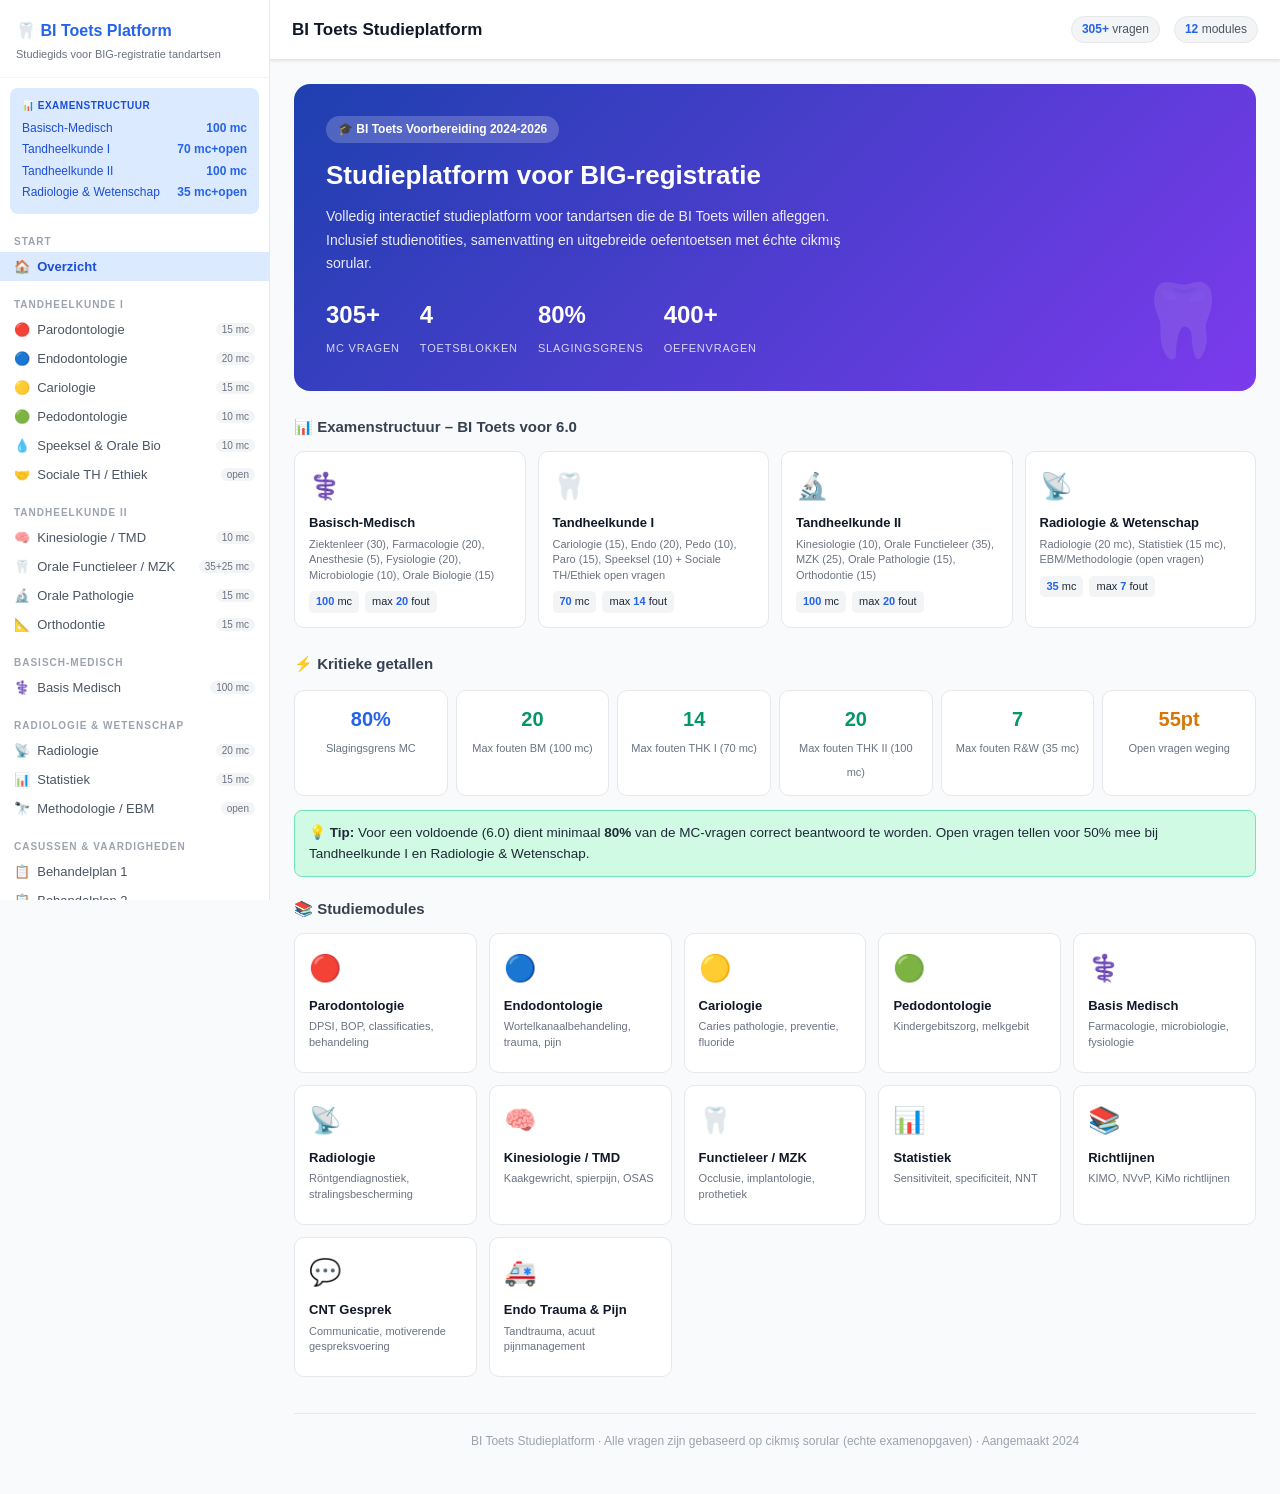
==== BI_Toets_Studieplatform.html @ 8df3b8b9 "Add files via upload" ====
<!DOCTYPE html>
<html lang="nl">
<head>
<meta charset="UTF-8">
<meta name="viewport" content="width=device-width, initial-scale=1.0">
<title>BI Toets Studieplatform – BIG Registratie Tandarts</title>
<style>
:root {
  --primary:#2563eb;--primary-light:#dbeafe;--primary-dark:#1d4ed8;
  --secondary:#7c3aed;--secondary-light:#ede9fe;
  --success:#059669;--success-light:#d1fae5;
  --warning:#d97706;--warning-light:#fef3c7;
  --danger:#dc2626;--danger-light:#fee2e2;
  --info:#0891b2;--info-light:#cffafe;
  --gray-50:#f9fafb;--gray-100:#f3f4f6;--gray-200:#e5e7eb;
  --gray-300:#d1d5db;--gray-400:#9ca3af;--gray-500:#6b7280;
  --gray-600:#4b5563;--gray-700:#374151;--gray-800:#1f2937;--gray-900:#111827;
  --sidebar-w:270px;--radius:10px;
  --shadow:0 1px 3px rgba(0,0,0,.1);--shadow-md:0 4px 6px -1px rgba(0,0,0,.1);
}
*,*::before,*::after{box-sizing:border-box;margin:0;padding:0}
body{font-family:-apple-system,BlinkMacSystemFont,"Segoe UI",Roboto,sans-serif;
  background:var(--gray-50);color:var(--gray-800);display:flex;min-height:100vh;font-size:15px;line-height:1.6}
#sidebar{width:var(--sidebar-w);background:#fff;border-right:1px solid var(--gray-200);
  position:fixed;top:0;left:0;bottom:0;overflow-y:auto;z-index:200;display:flex;flex-direction:column}
#sidebar::-webkit-scrollbar{width:4px}
#sidebar::-webkit-scrollbar-thumb{background:var(--gray-200);border-radius:2px}
.sidebar-logo{padding:18px 16px 14px;border-bottom:1px solid var(--gray-100)}
.sidebar-logo h2{font-size:16px;font-weight:800;color:var(--primary);margin-bottom:2px}
.sidebar-logo p{font-size:11px;color:var(--gray-500)}
.sidebar-exam-info{margin:10px;background:var(--primary-light);border-radius:8px;padding:10px 12px;font-size:12px;color:var(--primary-dark)}
.sidebar-exam-info strong{display:block;font-size:10px;text-transform:uppercase;letter-spacing:.5px;margin-bottom:5px}
.exam-pill{display:flex;justify-content:space-between;margin-bottom:2px}
.ep-num{font-weight:700;color:var(--primary)}
.nav-group{padding:6px 0}
.nav-group-label{padding:4px 14px 2px;font-size:10px;font-weight:700;text-transform:uppercase;letter-spacing:1px;color:var(--gray-400)}
.nav-item{display:flex;align-items:center;gap:8px;padding:7px 14px;cursor:pointer;transition:all .15s;
  color:var(--gray-600);font-size:13px;text-decoration:none;border:none;background:none;width:100%;text-align:left}
.nav-item:hover{background:var(--gray-50);color:var(--gray-900)}
.nav-item.active{background:var(--primary-light);color:var(--primary-dark);font-weight:600}
.nav-badge{margin-left:auto;background:var(--gray-100);color:var(--gray-500);font-size:10px;padding:1px 6px;border-radius:10px}
.nav-item.active .nav-badge{background:var(--primary);color:#fff}
#main{margin-left:var(--sidebar-w);flex:1;min-width:0}
#topbar{position:sticky;top:0;height:60px;background:#fff;border-bottom:1px solid var(--gray-200);
  display:flex;align-items:center;padding:0 22px;gap:14px;z-index:100;box-shadow:var(--shadow)}
#topbar h1{font-size:17px;font-weight:700;flex:1;color:var(--gray-900)}
.top-chip{background:var(--gray-100);border:1px solid var(--gray-200);border-radius:20px;
  padding:3px 10px;font-size:12px;color:var(--gray-600)}
.top-chip span{font-weight:700;color:var(--primary)}
#content{padding:24px;max-width:1060px}
.page{display:none}
.page.active{display:block}

/* HERO */
.hero{background:linear-gradient(135deg,#1e40af 0%,#7c3aed 100%);color:#fff;
  border-radius:16px;padding:32px;margin-bottom:24px;position:relative;overflow:hidden}
.hero::after{content:"🦷";position:absolute;right:28px;bottom:12px;font-size:72px;opacity:.12}
.hero-badge{display:inline-flex;align-items:center;gap:6px;background:rgba(255,255,255,.2);
  border-radius:20px;padding:4px 12px;font-size:12px;font-weight:600;margin-bottom:12px}
.hero h1{font-size:26px;font-weight:800;margin-bottom:8px}
.hero p{font-size:14px;opacity:.9;max-width:540px;line-height:1.7}
.hero-stats{display:flex;gap:20px;margin-top:20px;flex-wrap:wrap}
.hero-stat .num{font-size:24px;font-weight:800;display:block}
.hero-stat .lbl{font-size:11px;opacity:.8;text-transform:uppercase;letter-spacing:.8px}

/* EXAM GRID */
.exam-grid{display:grid;grid-template-columns:repeat(auto-fill,minmax(210px,1fr));gap:12px;margin-bottom:24px}
.exam-card{background:#fff;border:1px solid var(--gray-200);border-radius:var(--radius);
  padding:14px;cursor:pointer;transition:all .2s}
.exam-card:hover{box-shadow:var(--shadow-md);transform:translateY(-1px);border-color:var(--primary)}
.ec-icon{font-size:26px;margin-bottom:6px}
.ec-title{font-size:13px;font-weight:700;color:var(--gray-900);margin-bottom:3px}
.ec-sub{font-size:11px;color:var(--gray-500);margin-bottom:8px;line-height:1.4}
.ec-nums{display:flex;gap:6px;flex-wrap:wrap}
.ec-num-badge{background:var(--gray-100);border-radius:5px;padding:2px 7px;font-size:11px}
.ec-num-badge strong{color:var(--primary)}

/* SECTION HDR */
.section-hdr{display:flex;align-items:center;gap:12px;margin-bottom:20px;padding-bottom:14px;border-bottom:2px solid var(--gray-100)}
.section-icon{width:48px;height:48px;border-radius:12px;display:flex;align-items:center;justify-content:center;font-size:22px;flex-shrink:0}
.si-blue{background:var(--primary-light)}.si-purple{background:var(--secondary-light)}
.si-green{background:var(--success-light)}.si-orange{background:var(--warning-light)}
.si-red{background:var(--danger-light)}.si-teal{background:var(--info-light)}
.section-hdr h2{font-size:20px;font-weight:800;color:var(--gray-900)}
.section-hdr p{font-size:12px;color:var(--gray-500);margin-top:2px}

/* TABS */
.tab-bar{display:flex;border-bottom:2px solid var(--gray-200);margin-bottom:20px;overflow-x:auto}
.tab-btn{padding:9px 18px;font-size:13px;font-weight:500;border:none;background:none;cursor:pointer;
  color:var(--gray-500);border-bottom:2px solid transparent;margin-bottom:-2px;white-space:nowrap;transition:all .15s}
.tab-btn:hover{color:var(--gray-900)}
.tab-btn.active{color:var(--primary);border-bottom-color:var(--primary);font-weight:600}
.tab-content{display:none}
.tab-content.active{display:block}

/* THEORY CARD */
.theory-card{background:#fff;border:1px solid var(--gray-200);border-radius:var(--radius);margin-bottom:12px;overflow:hidden}
.theory-header{padding:12px 16px;display:flex;align-items:center;gap:10px;cursor:pointer;transition:background .15s}
.theory-header:hover{background:var(--gray-50)}
.theory-tag{font-size:10px;font-weight:700;text-transform:uppercase;letter-spacing:.8px;padding:2px 8px;border-radius:5px;flex-shrink:0}
.tt-blue{background:var(--primary-light);color:var(--primary)}
.tt-green{background:var(--success-light);color:var(--success)}
.tt-orange{background:var(--warning-light);color:var(--warning)}
.tt-purple{background:var(--secondary-light);color:var(--secondary)}
.tt-red{background:var(--danger-light);color:var(--danger)}
.tt-teal{background:var(--info-light);color:var(--info)}
.theory-header h3{flex:1;font-size:14px;font-weight:600}
.theory-chevron{color:var(--gray-400);transition:transform .2s;font-size:12px}
.theory-card.open .theory-chevron{transform:rotate(180deg)}
.theory-body{display:none;padding:0 16px 16px}
.theory-card.open .theory-body{display:block}
.theory-body p{font-size:14px;color:var(--gray-700);margin-bottom:8px;line-height:1.7}
.theory-body ul{list-style:none;margin-bottom:8px}
.theory-body ul li{font-size:14px;padding:2px 0 2px 16px;position:relative;color:var(--gray-700)}
.theory-body ul li::before{content:"→";position:absolute;left:0;color:var(--primary);font-size:11px;top:3px}
.theory-body table{width:100%;border-collapse:collapse;font-size:13px;margin:10px 0}
.theory-body th{background:var(--gray-50);padding:7px 10px;text-align:left;font-size:11px;
  font-weight:700;text-transform:uppercase;letter-spacing:.5px;color:var(--gray-500);border-bottom:1px solid var(--gray-200)}
.theory-body td{padding:7px 10px;border-bottom:1px solid var(--gray-100)}
.theory-body tr:hover td{background:var(--gray-50)}

/* INFO / WARN / SUCCESS BOX */
.info-box{background:#f0f9ff;border-left:4px solid var(--primary);border-radius:0 8px 8px 0;padding:12px 14px;margin-bottom:14px}
.info-box-title{font-size:10px;font-weight:700;text-transform:uppercase;letter-spacing:.8px;color:var(--primary);margin-bottom:6px}
.info-box ul{list-style:none}
.info-box ul li{font-size:13.5px;padding:2px 0 2px 14px;position:relative}
.info-box ul li::before{content:"→";position:absolute;left:0;color:var(--primary);font-size:11px;top:3px}
.warn-box{background:var(--warning-light);border:1px solid #fde68a;border-radius:8px;padding:11px 14px;font-size:13.5px;margin:10px 0}
.success-box{background:var(--success-light);border:1px solid #6ee7b7;border-radius:8px;padding:11px 14px;font-size:13.5px;margin:10px 0}
.danger-box{background:var(--danger-light);border:1px solid #fca5a5;border-radius:8px;padding:11px 14px;font-size:13.5px;margin:10px 0}

/* QUIZ */
.quiz-controls{display:flex;align-items:center;gap:10px;margin-bottom:16px;flex-wrap:wrap}
.btn{padding:7px 16px;border-radius:8px;font-size:13.5px;font-weight:600;cursor:pointer;border:none;transition:all .15s}
.btn-primary{background:var(--primary);color:#fff}
.btn-primary:hover{background:var(--primary-dark)}
.btn-secondary{background:var(--gray-100);color:var(--gray-700);border:1px solid var(--gray-200)}
.btn-secondary:hover{background:var(--gray-200)}
.btn-success{background:var(--success);color:#fff}
.quiz-progress{background:var(--gray-100);border-radius:20px;padding:5px 12px;font-size:12px;color:var(--gray-600);margin-left:auto}
.quiz-progress strong{color:var(--primary)}
.question-card{background:#fff;border:1.5px solid var(--gray-200);border-radius:var(--radius);padding:18px;margin-bottom:12px;transition:all .2s}
.question-card.answered-correct{border-color:var(--success);background:#f0fdf4}
.question-card.answered-wrong{border-color:var(--danger);background:#fef2f2}
.question-num{font-size:10px;font-weight:700;text-transform:uppercase;color:var(--gray-400);margin-bottom:5px}
.question-text{font-size:14.5px;font-weight:500;color:var(--gray-800);margin-bottom:12px;line-height:1.6}
.options{display:flex;flex-direction:column;gap:7px}
.option{display:flex;align-items:center;gap:9px;padding:9px 12px;border:1.5px solid var(--gray-200);
  border-radius:8px;cursor:pointer;transition:all .15s;font-size:13.5px}
.option:hover:not(.disabled){border-color:var(--primary);background:var(--primary-light)}
.option.selected-correct{border-color:var(--success);background:var(--success-light);color:var(--success);font-weight:600}
.option.selected-wrong{border-color:var(--danger);background:var(--danger-light);color:var(--danger)}
.option.correct-reveal{border-color:var(--success);background:var(--success-light)}
.option.disabled{cursor:default}
.option-letter{width:26px;height:26px;border-radius:50%;background:var(--gray-100);display:flex;
  align-items:center;justify-content:center;font-size:11px;font-weight:700;flex-shrink:0}
.option.selected-correct .option-letter{background:var(--success);color:#fff}
.option.selected-wrong .option-letter{background:var(--danger);color:#fff}
.option.correct-reveal .option-letter{background:var(--success);color:#fff}
.explanation{margin-top:12px;padding:11px 14px;background:#fffbeb;border:1px solid #fde68a;border-radius:8px;font-size:13px;display:none}
.explanation.show{display:block}

/* SCORE CARD */
.score-card{background:linear-gradient(135deg,var(--primary),var(--secondary));color:#fff;border-radius:14px;padding:24px;text-align:center;margin-bottom:18px}
.score-card h3{font-size:17px;margin-bottom:6px}
.score-big{font-size:52px;font-weight:800}
.score-label{font-size:13px;opacity:.85}
.score-breakdown{display:flex;justify-content:center;gap:20px;margin-top:14px;flex-wrap:wrap}
.score-item .si-n{font-size:20px;font-weight:700;display:block}
.score-item .si-l{font-size:10px;opacity:.8}

/* CHEAT SHEET */
.cheat-grid{display:grid;grid-template-columns:repeat(auto-fill,minmax(150px,1fr));gap:8px;margin:14px 0}
.cheat-item{background:#fff;border:1px solid var(--gray-200);border-radius:var(--radius);padding:12px;text-align:center}
.cheat-item .ci-val{font-size:20px;font-weight:800;color:var(--primary);display:block}
.cheat-item .ci-key{font-size:11px;color:var(--gray-500);margin-top:3px}
.cheat-item.c-green .ci-val{color:var(--success)}
.cheat-item.c-orange .ci-val{color:var(--warning)}
.cheat-item.c-red .ci-val{color:var(--danger)}

/* SUMMARY TABLE */
.summary-table{width:100%;border-collapse:collapse;font-size:13.5px}
.summary-table th{background:var(--gray-50);padding:9px 12px;text-align:left;font-size:10px;
  font-weight:700;text-transform:uppercase;letter-spacing:.8px;color:var(--gray-500);border-bottom:1px solid var(--gray-200)}
.summary-table td{padding:9px 12px;border-bottom:1px solid var(--gray-100)}
.summary-table tr:hover td{background:var(--gray-50)}
.badge-j{background:var(--success-light);color:var(--success);font-weight:700;padding:2px 7px;border-radius:5px;font-size:11px}
.badge-oj{background:var(--danger-light);color:var(--danger);font-weight:700;padding:2px 7px;border-radius:5px;font-size:11px}
.badge-ans{background:var(--primary-light);color:var(--primary);font-weight:600;padding:2px 7px;border-radius:5px;font-size:11px}

/* RICHTLIJN */
.rl-card{background:#fff;border:1px solid var(--gray-200);border-radius:var(--radius);padding:18px;margin-bottom:12px}
.rl-card h3{font-size:14px;font-weight:700;color:var(--gray-900);margin-bottom:3px}
.rl-card .rl-org{font-size:11px;color:var(--gray-400);margin-bottom:10px}
.rl-steps{list-style:none;counter-reset:step}
.rl-steps li{padding:4px 0 4px 20px;position:relative;font-size:13.5px;counter-increment:step}
.rl-steps li::before{content:counter(step);position:absolute;left:0;background:var(--primary);color:#fff;
  font-size:9px;font-weight:700;width:15px;height:15px;border-radius:50%;display:flex;align-items:center;justify-content:center;top:5px}

/* CASUS */
.casus-card{background:#fff;border:1.5px solid var(--gray-200);border-radius:12px;padding:20px;margin-bottom:18px}
.casus-label{font-size:10px;font-weight:700;text-transform:uppercase;letter-spacing:1px;color:var(--gray-400);margin-bottom:7px}
.casus-text{font-size:14px;color:var(--gray-700);line-height:1.8;margin-bottom:14px;background:var(--gray-50);border-radius:8px;padding:12px}
.casus-q{border-top:1px solid var(--gray-100);padding:10px 0}
.casus-q-text{font-size:13.5px;font-weight:600;color:var(--gray-800);margin-bottom:7px}
.casus-answer{display:none;background:var(--success-light);border-radius:8px;padding:9px 12px;font-size:13.5px;margin-top:7px}
.casus-answer.show{display:block}

/* GESPREK */
.gesprek-card{background:#fff;border:1px solid var(--gray-200);border-radius:12px;overflow:hidden;margin-bottom:14px}
.gesprek-scene{background:var(--primary-light);padding:12px 16px;font-size:12.5px;color:var(--primary-dark);font-weight:600}
.gesprek-body{padding:14px 16px}
.msg{display:flex;gap:9px;margin-bottom:10px}
.msg-tandarts{flex-direction:row-reverse}
.msg-avatar{width:30px;height:30px;border-radius:50%;background:var(--primary);color:#fff;display:flex;align-items:center;justify-content:center;font-size:11px;font-weight:700;flex-shrink:0}
.msg-tandarts .msg-avatar{background:var(--success)}
.msg-bubble{background:var(--gray-100);border-radius:11px;padding:9px 12px;font-size:13px;max-width:80%}
.msg-tandarts .msg-bubble{background:var(--primary-light);color:var(--primary-dark)}
.msg-name{font-size:9px;font-weight:700;color:var(--gray-400);margin-bottom:2px}

/* FOOTER */
.page-footer{border-top:1px solid var(--gray-200);margin-top:36px;padding:18px 0;text-align:center;font-size:12px;color:var(--gray-400)}

@media(max-width:768px){
  #sidebar{transform:translateX(-100%)}
  #main{margin-left:0}
  #content{padding:14px}
  .exam-grid{grid-template-columns:1fr 1fr}
  .cheat-grid{grid-template-columns:repeat(3,1fr)}
}
*{scrollbar-width:thin;scrollbar-color:var(--gray-200) transparent}
</style>
</head>
<body>

<nav id="sidebar">
  <div class="sidebar-logo">
    <h2>🦷 BI Toets Platform</h2>
    <p>Studiegids voor BIG-registratie tandartsen</p>
  </div>
  <div class="sidebar-exam-info">
    <strong>📊 Examenstructuur</strong>
    <div class="exam-pill"><span>Basisch-Medisch</span><span class="ep-num">100 mc</span></div>
    <div class="exam-pill"><span>Tandheelkunde I</span><span class="ep-num">70 mc+open</span></div>
    <div class="exam-pill"><span>Tandheelkunde II</span><span class="ep-num">100 mc</span></div>
    <div class="exam-pill"><span>Radiologie &amp; Wetenschap</span><span class="ep-num">35 mc+open</span></div>
  </div>
  <div class="nav-group">
    <div class="nav-group-label">Start</div>
    <button class="nav-item active" onclick="showPage('home',this)">🏠 &nbsp;Overzicht</button>
  </div>
  <div class="nav-group">
    <div class="nav-group-label">Tandheelkunde I</div>
    <button class="nav-item" onclick="showPage('paro',this)">🔴 &nbsp;Parodontologie<span class="nav-badge">15 mc</span></button>
    <button class="nav-item" onclick="showPage('endo',this)">🔵 &nbsp;Endodontologie<span class="nav-badge">20 mc</span></button>
    <button class="nav-item" onclick="showPage('cario',this)">🟡 &nbsp;Cariologie<span class="nav-badge">15 mc</span></button>
    <button class="nav-item" onclick="showPage('pedo',this)">🟢 &nbsp;Pedodontologie<span class="nav-badge">10 mc</span></button>
    <button class="nav-item" onclick="showPage('speeksel',this)">💧 &nbsp;Speeksel &amp; Orale Bio<span class="nav-badge">10 mc</span></button>
    <button class="nav-item" onclick="showPage('sociale',this)">🤝 &nbsp;Sociale TH / Ethiek<span class="nav-badge">open</span></button>
  </div>
  <div class="nav-group">
    <div class="nav-group-label">Tandheelkunde II</div>
    <button class="nav-item" onclick="showPage('kinesio',this)">🧠 &nbsp;Kinesiologie / TMD<span class="nav-badge">10 mc</span></button>
    <button class="nav-item" onclick="showPage('functie',this)">🦷 &nbsp;Orale Functieleer / MZK<span class="nav-badge">35+25 mc</span></button>
    <button class="nav-item" onclick="showPage('pato',this)">🔬 &nbsp;Orale Pathologie<span class="nav-badge">15 mc</span></button>
    <button class="nav-item" onclick="showPage('ortho',this)">📐 &nbsp;Orthodontie<span class="nav-badge">15 mc</span></button>
  </div>
  <div class="nav-group">
    <div class="nav-group-label">Basisch-Medisch</div>
    <button class="nav-item" onclick="showPage('basis',this)">⚕️ &nbsp;Basis Medisch<span class="nav-badge">100 mc</span></button>
  </div>
  <div class="nav-group">
    <div class="nav-group-label">Radiologie &amp; Wetenschap</div>
    <button class="nav-item" onclick="showPage('radio',this)">📡 &nbsp;Radiologie<span class="nav-badge">20 mc</span></button>
    <button class="nav-item" onclick="showPage('statistiek',this)">📊 &nbsp;Statistiek<span class="nav-badge">15 mc</span></button>
    <button class="nav-item" onclick="showPage('methodologie',this)">🔭 &nbsp;Methodologie / EBM<span class="nav-badge">open</span></button>
  </div>
  <div class="nav-group">
    <div class="nav-group-label">Casussen &amp; Vaardigheden</div>
    <button class="nav-item" onclick="showPage('bp1',this)">📋 &nbsp;Behandelplan 1</button>
    <button class="nav-item" onclick="showPage('bp2',this)">📋 &nbsp;Behandelplan 2</button>
    <button class="nav-item" onclick="showPage('casus',this)">📄 &nbsp;Korte Casus</button>
    <button class="nav-item" onclick="showPage('endo_trauma',this)">🚑 &nbsp;Endo Trauma &amp; Pijn</button>
    <button class="nav-item" onclick="showPage('gesprek',this)">💬 &nbsp;CNT Gesprek</button>
  </div>
  <div class="nav-group">
    <div class="nav-group-label">Referentie</div>
    <button class="nav-item" onclick="showPage('richtlijnen',this)">📚 &nbsp;Actuele Richtlijnen</button>
  </div>
</nav>
<main id="main">
  <div id="topbar">
    <h1 id="topbar-title">BI Toets Studieplatform</h1>
    <div class="top-chip"><span>305+</span> vragen</div>
    <div class="top-chip"><span>12</span> modules</div>
  </div>
  <div id="content">

<!-- ██████████████████████ HOME ██████████████████████ -->
<div class="page active" id="page-home">
  <div class="hero">
    <div class="hero-badge">🎓 BI Toets Voorbereiding 2024-2026</div>
    <h1>Studieplatform voor BIG-registratie</h1>
    <p>Volledig interactief studieplatform voor tandartsen die de BI Toets willen afleggen. Inclusief studienotities, samenvatting en uitgebreide oefentoetsen met échte cikmış sorular.</p>
    <div class="hero-stats">
      <div class="hero-stat"><span class="num">305+</span><span class="lbl">MC vragen</span></div>
      <div class="hero-stat"><span class="num">4</span><span class="lbl">Toetsblokken</span></div>
      <div class="hero-stat"><span class="num">80%</span><span class="lbl">Slagingsgrens</span></div>
      <div class="hero-stat"><span class="num">400+</span><span class="lbl">Oefenvragen</span></div>
    </div>
  </div>

  <h3 style="font-size:15px;font-weight:700;margin-bottom:12px;color:var(--gray-700)">📊 Examenstructuur – BI Toets voor 6.0</h3>
  <div class="exam-grid">
    <div class="exam-card" onclick="showPage('basis',null)">
      <div class="ec-icon">⚕️</div>
      <div class="ec-title">Basisch-Medisch</div>
      <div class="ec-sub">Ziektenleer (30), Farmacologie (20), Anesthesie (5), Fysiologie (20), Microbiologie (10), Orale Biologie (15)</div>
      <div class="ec-nums"><div class="ec-num-badge"><strong>100</strong> mc</div><div class="ec-num-badge">max <strong>20</strong> fout</div></div>
    </div>
    <div class="exam-card" onclick="showPage('paro',null)">
      <div class="ec-icon">🦷</div>
      <div class="ec-title">Tandheelkunde I</div>
      <div class="ec-sub">Cariologie (15), Endo (20), Pedo (10), Paro (15), Speeksel (10) + Sociale TH/Ethiek open vragen</div>
      <div class="ec-nums"><div class="ec-num-badge"><strong>70</strong> mc</div><div class="ec-num-badge">max <strong>14</strong> fout</div></div>
    </div>
    <div class="exam-card" onclick="showPage('kinesio',null)">
      <div class="ec-icon">🔬</div>
      <div class="ec-title">Tandheelkunde II</div>
      <div class="ec-sub">Kinesiologie (10), Orale Functieleer (35), MZK (25), Orale Pathologie (15), Orthodontie (15)</div>
      <div class="ec-nums"><div class="ec-num-badge"><strong>100</strong> mc</div><div class="ec-num-badge">max <strong>20</strong> fout</div></div>
    </div>
    <div class="exam-card" onclick="showPage('radio',null)">
      <div class="ec-icon">📡</div>
      <div class="ec-title">Radiologie &amp; Wetenschap</div>
      <div class="ec-sub">Radiologie (20 mc), Statistiek (15 mc), EBM/Methodologie (open vragen)</div>
      <div class="ec-nums"><div class="ec-num-badge"><strong>35</strong> mc</div><div class="ec-num-badge">max <strong>7</strong> fout</div></div>
    </div>
  </div>

  <h3 style="font-size:15px;font-weight:700;margin-bottom:12px;color:var(--gray-700)">⚡ Kritieke getallen</h3>
  <div class="cheat-grid">
    <div class="cheat-item"><span class="ci-val">80%</span><span class="ci-key">Slagingsgrens MC</span></div>
    <div class="cheat-item c-green"><span class="ci-val">20</span><span class="ci-key">Max fouten BM (100 mc)</span></div>
    <div class="cheat-item c-green"><span class="ci-val">14</span><span class="ci-key">Max fouten THK I (70 mc)</span></div>
    <div class="cheat-item c-green"><span class="ci-val">20</span><span class="ci-key">Max fouten THK II (100 mc)</span></div>
    <div class="cheat-item c-green"><span class="ci-val">7</span><span class="ci-key">Max fouten R&amp;W (35 mc)</span></div>
    <div class="cheat-item c-orange"><span class="ci-val">55pt</span><span class="ci-key">Open vragen weging</span></div>
  </div>
  <div class="success-box">💡 <strong>Tip:</strong> Voor een voldoende (6.0) dient minimaal <strong>80%</strong> van de MC-vragen correct beantwoord te worden. Open vragen tellen voor 50% mee bij Tandheelkunde I en Radiologie &amp; Wetenschap.</div>

  <h3 style="font-size:15px;font-weight:700;margin:20px 0 12px;color:var(--gray-700)">📚 Studiemodules</h3>
  <div class="exam-grid" style="grid-template-columns:repeat(auto-fill,minmax(180px,1fr))">
    <div class="exam-card" onclick="showPage('paro',null)"><div class="ec-icon">🔴</div><div class="ec-title">Parodontologie</div><div class="ec-sub">DPSI, BOP, classificaties, behandeling</div></div>
    <div class="exam-card" onclick="showPage('endo',null)"><div class="ec-icon">🔵</div><div class="ec-title">Endodontologie</div><div class="ec-sub">Wortelkanaalbehandeling, trauma, pijn</div></div>
    <div class="exam-card" onclick="showPage('cario',null)"><div class="ec-icon">🟡</div><div class="ec-title">Cariologie</div><div class="ec-sub">Caries pathologie, preventie, fluoride</div></div>
    <div class="exam-card" onclick="showPage('pedo',null)"><div class="ec-icon">🟢</div><div class="ec-title">Pedodontologie</div><div class="ec-sub">Kindergebitszorg, melkgebit</div></div>
    <div class="exam-card" onclick="showPage('basis',null)"><div class="ec-icon">⚕️</div><div class="ec-title">Basis Medisch</div><div class="ec-sub">Farmacologie, microbiologie, fysiologie</div></div>
    <div class="exam-card" onclick="showPage('radio',null)"><div class="ec-icon">📡</div><div class="ec-title">Radiologie</div><div class="ec-sub">Röntgendiagnostiek, stralingsbescherming</div></div>
    <div class="exam-card" onclick="showPage('kinesio',null)"><div class="ec-icon">🧠</div><div class="ec-title">Kinesiologie / TMD</div><div class="ec-sub">Kaakgewricht, spierpijn, OSAS</div></div>
    <div class="exam-card" onclick="showPage('functie',null)"><div class="ec-icon">🦷</div><div class="ec-title">Functieleer / MZK</div><div class="ec-sub">Occlusie, implantologie, prothetiek</div></div>
    <div class="exam-card" onclick="showPage('statistiek',null)"><div class="ec-icon">📊</div><div class="ec-title">Statistiek</div><div class="ec-sub">Sensitiviteit, specificiteit, NNT</div></div>
    <div class="exam-card" onclick="showPage('richtlijnen',null)"><div class="ec-icon">📚</div><div class="ec-title">Richtlijnen</div><div class="ec-sub">KIMO, NVvP, KiMo richtlijnen</div></div>
    <div class="exam-card" onclick="showPage('gesprek',null)"><div class="ec-icon">💬</div><div class="ec-title">CNT Gesprek</div><div class="ec-sub">Communicatie, motiverende gespreksvoering</div></div>
    <div class="exam-card" onclick="showPage('endo_trauma',null)"><div class="ec-icon">🚑</div><div class="ec-title">Endo Trauma &amp; Pijn</div><div class="ec-sub">Tandtrauma, acuut pijnmanagement</div></div>
  </div>

  <div class="page-footer">BI Toets Studieplatform · Alle vragen zijn gebaseerd op cikmış sorular (echte examenopgaven) · Aangemaakt 2024</div>
</div>

<!-- ██████████████████████ PARODONTOLOGIE ██████████████████████ -->
<div class="page" id="page-paro">
  <div class="section-hdr">
    <div class="section-icon si-red">🔴</div>
    <div><h2>Parodontologie</h2><p>THK I · 15 MC-vragen · Slagingsgrens 80%</p></div>
  </div>
  <div class="tab-bar">
    <button class="tab-btn active" onclick="openTab('paro','notities',this)">📖 Studienotities</button>
    <button class="tab-btn" onclick="openTab('paro','samenvatting',this)">⚡ Samenvatting</button>
    <button class="tab-btn" onclick="openTab('paro','cikmis',this)">📝 Cikmış Sorular</button>
    <button class="tab-btn" onclick="openTab('paro','oefen',this)">🧪 Oefentoets (AI)</button>
  </div>

  <!-- NOTITIES -->
  <div class="tab-content active" id="paro-notities">
    <div class="info-box">
      <div class="info-box-title">🎯 Kernthema's Parodontologie examen</div>
      <ul>
        <li>DPSI (Dutch Periodontal Screening Index) – scoringsysteem en interpretatie</li>
        <li>PPS (Parodontaal Peilsonde Score) – klinisch peilsonde gebruik</li>
        <li>BOP (Bleeding on Probing) – significantie, drempelwaarden</li>
        <li>Classificatie parodontale aandoeningen 2018 (AAP/EFP)</li>
        <li>Furcatie-betrokkenheid – Hamp-classificatie</li>
        <li>Antibioticabeleid – Amoxicilline + Metronidazol protocol</li>
        <li>ANUG/ANUP – acute necrotiserende ulceratieve gingivitis/parodontitis</li>
        <li>Systemische aandoeningen en parodontitis (diabetes, roken)</li>
      </ul>
    </div>

    <div class="theory-card open">
      <div class="theory-header" onclick="toggleCard(this)">
        <span class="theory-tag tt-red">Diagnostiek</span>
        <h3>DPSI – Dutch Periodontal Screening Index</h3>
        <span class="theory-chevron">▼</span>
      </div>
      <div class="theory-body">
        <p>De DPSI is een screeningsinstrument voor parodontale zorg in Nederland, gebaseerd op de CPI (Community Periodontal Index).</p>
        <table>
          <tr><th>Score</th><th>Bevinding</th><th>Actie</th></tr>
          <tr><td><strong>0</strong></td><td>Geen bijzonderheden, geen bloeding</td><td>Geen behandeling nodig</td></tr>
          <tr><td><strong>1</strong></td><td>Bloeding na sonderen (BOP+)</td><td>Instructie mondhygiëne</td></tr>
          <tr><td><strong>2</strong></td><td>Subgingivale tandsteen / overhangen</td><td>Verwijderen tandsteen, instructie</td></tr>
          <tr><td><strong>3</strong></td><td>Pocket 3,5–5,5 mm (zwarte band gedeeltelijk zichtbaar)</td><td>Subgingivale reiniging, her-evaluatie</td></tr>
          <tr><td><strong>4</strong></td><td>Pocket ≥ 5,5 mm (zwarte band volledig in pocket)</td><td>Uitgebreide behandeling, evt. paro-specialist</td></tr>
          <tr><td><strong>*</strong></td><td>Furcatie-betrokkenheid, meer dan 7 mm verlies, tandmobiliteit</td><td>Aan score toevoegen, specialistenverwijzing overwegen</td></tr>
        </table>
        <div class="info-box" style="margin-top:12px">
          <div class="info-box-title">Sextanten bij DPSI</div>
          <ul>
            <li>6 sextanten: 17-14 | 13-23 | 24-27 | 37-34 | 33-43 | 44-47</li>
            <li>Per sextant wordt de <strong>hoogste</strong> score geregistreerd</li>
            <li>Sextant wordt niet gescoord als er minder dan 2 tanden aanwezig zijn</li>
          </ul>
        </div>
      </div>
    </div>

    <div class="theory-card">
      <div class="theory-header" onclick="toggleCard(this)">
        <span class="theory-tag tt-orange">Classificatie</span>
        <h3>2018 Classificatie Parodontale Aandoeningen (AAP/EFP)</h3>
        <span class="theory-chevron">▼</span>
      </div>
      <div class="theory-body">
        <p><strong>Gingivale aandoeningen:</strong></p>
        <ul>
          <li>Plaquegeïnduceerde gingivitis (reversibel, geen botverlies)</li>
          <li>Niet-plaquegeïnduceerde gingivale aandoeningen (viraal, bacterieel, schimmel, genetisch)</li>
        </ul>
        <p style="margin-top:10px"><strong>Parodontitis – Stadia en Graden:</strong></p>
        <table>
          <tr><th>Stadium</th><th>Kenmerk</th><th>Ernst</th></tr>
          <tr><td>I</td><td>Pocket ≤4 mm, geen furcatie, geen tandverlies</td><td>Licht</td></tr>
          <tr><td>II</td><td>Pocket 5-6 mm, furcatie klasse I-II, geen tandverlies door paro</td><td>Matig</td></tr>
          <tr><td>III</td><td>Pocket ≥7 mm, furcatie klasse III, tandverlies ≤4 elementen</td><td>Ernstig</td></tr>
          <tr><td>IV</td><td>Stadium III + kauwfunctieverlies, masticatieproblemen</td><td>Zeer ernstig</td></tr>
        </table>
        <table style="margin-top:10px">
          <tr><th>Graad</th><th>Progressie</th><th>Risicofactoren</th></tr>
          <tr><td>A</td><td>Langzaam (&lt;2mm/5j)</td><td>Geen roken, normaal glucose</td></tr>
          <tr><td>B</td><td>Matig</td><td>&lt;10 sig/dag, HbA1c &lt;7%</td></tr>
          <tr><td>C</td><td>Snel (≥2mm/5j)</td><td>&gt;10 sig/dag, HbA1c ≥7%, biofilm onvoldoende verklaring</td></tr>
        </table>
      </div>
    </div>

    <div class="theory-card">
      <div class="theory-header" onclick="toggleCard(this)">
        <span class="theory-tag tt-blue">Behandeling</span>
        <h3>Parodontale Behandelfasen</h3>
        <span class="theory-chevron">▼</span>
      </div>
      <div class="theory-body">
        <ul>
          <li><strong>Fase 1 – Initieel:</strong> Mondhygiëne-instructie, supragin. scaling, eliminatie risicofactoren (roken, diabetes regulatie)</li>
          <li><strong>Fase 2 – Causaal:</strong> Subgingivaal root planing, SRP (Scaling and Root Planing), eventueel adjuvante antibiotica</li>
          <li><strong>Her-evaluatie:</strong> 4-8 weken na Fase 2 (wachten op tissue remodeling)</li>
          <li><strong>Fase 3 – Correctief:</strong> Chirurgie indien residuele pockets ≥6mm na her-evaluatie</li>
          <li><strong>Fase 4 – Onderhoud (SPT):</strong> Supportive Periodontal Therapy, frequentie afhankelijk van risico</li>
        </ul>
        <div class="warn-box">⚠️ <strong>Her-evaluatie:</strong> Altijd 4-8 weken na subgingivale reiniging, VÓÓR beslissing over chirurgie.</div>
      </div>
    </div>

    <div class="theory-card">
      <div class="theory-header" onclick="toggleCard(this)">
        <span class="theory-tag tt-purple">Antibiotica</span>
        <h3>Antibioticabeleid bij Parodontitis</h3>
        <span class="theory-chevron">▼</span>
      </div>
      <div class="theory-body">
        <ul>
          <li><strong>Indicatie:</strong> Agressieve parodontitis (nu: Stadium III/IV Graad C), jonge patiënten, snelle progressie</li>
          <li><strong>Protocol NVvP:</strong> Amoxicilline 500mg 3x/dag + Metronidazol 500mg 3x/dag, 7 dagen</li>
          <li><strong>Penicillineallergie:</strong> Metronidazol 500mg 3x/dag monotherapie OF Clindamycine 300mg 3x/dag</li>
          <li><strong>Timing:</strong> Systemische AB direct na (of tijdens) de subgingivale reiniging (niet als monotherapie)</li>
          <li><strong>Lokale AB:</strong> Doxycycline gel (Atridox), Metronidazol gel – bij residuele pockets als aanvulling</li>
        </ul>
        <div class="danger-box">🚫 AB nooit als vervanging voor mechanische reiniging – altijd gecombineerd!</div>
      </div>
    </div>

    <div class="theory-card">
      <div class="theory-header" onclick="toggleCard(this)">
        <span class="theory-tag tt-red">Acuut</span>
        <h3>ANUG / ANUP – Acute Necrotiserende Aandoeningen</h3>
        <span class="theory-chevron">▼</span>
      </div>
      <div class="theory-body">
        <ul>
          <li><strong>ANUG</strong> (Acute Necrotiserende Ulceratieve Gingivitis): alleen gingiva aangedaan, geen botverlies</li>
          <li><strong>ANUP</strong> (Acute Necrotiserende Ulceratieve Parodontitis): ook bot- en attachmentverlies</li>
          <li><strong>Symptomen:</strong> Interdentale necrose (uitgevreten papillen), spontane bloeding, fetor ex ore, pijn, eventueel koorts</li>
          <li><strong>Predisponerende factoren:</strong> Stress, slechte mondhygiëne, roken, immunosuppressie (HIV!), malnutritie</li>
          <li><strong>Behandeling:</strong> Voorzichtige debridement, chloorhexidine 0,12-0,2% spoelen, pijnstilling, eventueel Metronidazol 250mg 3x/dag 7 dagen, rookstop</li>
          <li><strong>Oppassen:</strong> Kies zachtaardige debridement (niet agressief) vanwege pijn en weefselkwetsbaarheid</li>
        </ul>
        <div class="success-box">✅ Klassiek examen-hint: jonge man, stress (student), roker → ANUG. Behandeling = GEEN agressieve reiniging, eerst stabilisatie!</div>
      </div>
    </div>

    <div class="theory-card">
      <div class="theory-header" onclick="toggleCard(this)">
        <span class="theory-tag tt-teal">Furcatie</span>
        <h3>Furcatie-betrokkenheid – Hamp-classificatie</h3>
        <span class="theory-chevron">▼</span>
      </div>
      <div class="theory-body">
        <table>
          <tr><th>Klasse</th><th>Sondeerbevinding</th><th>Prognose</th></tr>
          <tr><td>I</td><td>&lt;3 mm horizontaal in furcatie</td><td>Goed, behandelbaar</td></tr>
          <tr><td>II</td><td>≥3 mm horizontaal, maar niet door-en-door</td><td>Matig, chirurgie overwegen</td></tr>
          <tr><td>III</td><td>Door-en-door sondering mogelijk</td><td>Slecht, extractie overwegen</td></tr>
        </table>
        <p style="margin-top:10px">Furcatie-betrokkenheid wordt bij DPSI als asterisk (*) genoteerd.</p>
        <div class="warn-box">⚠️ Molaren bovenkaak: 3 furcaties (mesiobuccaal, distobuccaal, palatinaal). Molaren onderkaak: 2 furcaties (mesiaal, distaal).</div>
      </div>
    </div>

    <div class="theory-card">
      <div class="theory-header" onclick="toggleCard(this)">
        <span class="theory-tag tt-green">Risicofactoren</span>
        <h3>Systemische Factoren &amp; Parodontitis</h3>
        <span class="theory-chevron">▼</span>
      </div>
      <div class="theory-body">
        <ul>
          <li><strong>Roken:</strong> Sterkste modificeerbare risicofactor. Vermindert BOP (maskering!), vermindert angiogenese. DPSI-score kan vals laag lijken.</li>
          <li><strong>Diabetes mellitus:</strong> Bi-directionele relatie. Slecht gereguleerde DM (HbA1c &gt;7%) → ernstiger parodontitis. Parodontitis behandeling kan HbA1c verbeteren met 0,4%.</li>
          <li><strong>Medicamenten:</strong> Fenytoïne, ciclosporine, nifedipine → gingivale hyperplasie</li>
          <li><strong>Zwangerschap:</strong> Hormonale veranderingen → zwangerschapsgingivitis (verhoogde respons op plaque), REVERSIBEL na bevalling</li>
          <li><strong>Osteoporose:</strong> Indirect risico via verminderde botdensiteit</li>
          <li><strong>Stress:</strong> Via immunosuppressie en cortisolverhoging</li>
        </ul>
      </div>
    </div>
  </div>

  <!-- SAMENVATTING -->
  <div class="tab-content" id="paro-samenvatting">
    <h3 style="font-size:15px;font-weight:700;margin-bottom:14px">⚡ Snelle herhaling – Parodontologie</h3>
    <table class="summary-table">
      <tr><th>Concept</th><th>Kernpunt</th><th>Status</th></tr>
      <tr><td>DPSI 0</td><td>Gezond, geen bloeding</td><td><span class="badge-j">OK</span></td></tr>
      <tr><td>DPSI 1</td><td>Bloeding → mondhygiëne instructie</td><td><span class="badge-ans">MHI</span></td></tr>
      <tr><td>DPSI 2</td><td>Tandsteen/overhangen → verwijderen</td><td><span class="badge-ans">Scaling</span></td></tr>
      <tr><td>DPSI 3</td><td>Pocket 3,5-5,5mm → SRP</td><td><span class="badge-ans">SRP</span></td></tr>
      <tr><td>DPSI 4</td><td>Pocket ≥5,5mm → specialist</td><td><span class="badge-oj">Specialist</span></td></tr>
      <tr><td>ANUG</td><td>Necrose papillen, pijn, fetor, GEEN bot</td><td><span class="badge-oj">Acuut</span></td></tr>
      <tr><td>ANUP</td><td>ANUG + botverlies</td><td><span class="badge-oj">Ernstig</span></td></tr>
      <tr><td>AB beleid</td><td>Amoxicilline 500 + Metronidazol 500, 3x/dag, 7d</td><td><span class="badge-ans">Protocol</span></td></tr>
      <tr><td>Furcatie II</td><td>≥3mm, niet door-en-door</td><td><span class="badge-ans">Matig</span></td></tr>
      <tr><td>Furcatie III</td><td>Door-en-door → slechte prognose</td><td><span class="badge-oj">Slecht</span></td></tr>
      <tr><td>Her-evaluatie</td><td>4-8 weken na subgingivale reiniging</td><td><span class="badge-ans">Timing</span></td></tr>
      <tr><td>Roken &amp; BOP</td><td>Roken onderdrukt BOP → vals negatief!</td><td><span class="badge-oj">Let op!</span></td></tr>
    </table>
    <div class="warn-box" style="margin-top:14px">⚠️ <strong>Veelgemaakte fout:</strong> Roken geeft vals lage BOP – de ernst van parodontitis wordt onderschat bij rokers!</div>
  </div>

  <!-- CIKMIS SORULAR -->
  <div class="tab-content" id="paro-cikmis">
    <div class="quiz-controls">
      <button class="btn btn-primary" onclick="startQuiz('paro_cikmis')">▶ Start toets</button>
      <button class="btn btn-secondary" onclick="resetQuiz('paro_cikmis')">↺ Opnieuw</button>
      <div class="quiz-progress" id="paro_cikmis-progress">Nog niet gestart</div>
    </div>
    <div id="paro_cikmis-score" style="display:none"></div>
    <div id="paro_cikmis-quiz"></div>
  </div>

  <!-- OEFENTOETS -->
  <div class="tab-content" id="paro-oefen">
    <div class="info-box">
      <div class="info-box-title">🤖 AI-gegenereerde oefenvragen</div>
      <ul><li>Gebaseerd op cikmış sorular – zelfde logica en moeilijkheidsgraad</li>
      <li>Extra oefening voor examenpreparatie</li></ul>
    </div>
    <div class="quiz-controls">
      <button class="btn btn-primary" onclick="startQuiz('paro_oefen')">▶ Start oefentoets</button>
      <button class="btn btn-secondary" onclick="resetQuiz('paro_oefen')">↺ Opnieuw</button>
      <div class="quiz-progress" id="paro_oefen-progress">Nog niet gestart</div>
    </div>
    <div id="paro_oefen-score" style="display:none"></div>
    <div id="paro_oefen-quiz"></div>
  </div>
</div>

<!-- ██████████████████████ ENDODONTOLOGIE ██████████████████████ -->
<div class="page" id="page-endo">
  <div class="section-hdr">
    <div class="section-icon si-blue">🔵</div>
    <div><h2>Endodontologie</h2><p>THK I · 20 MC-vragen · Slagingsgrens 80%</p></div>
  </div>
  <div class="tab-bar">
    <button class="tab-btn active" onclick="openTab('endo','notities',this)">📖 Studienotities</button>
    <button class="tab-btn" onclick="openTab('endo','samenvatting',this)">⚡ Samenvatting</button>
    <button class="tab-btn" onclick="openTab('endo','cikmis',this)">📝 Cikmış Sorular</button>
    <button class="tab-btn" onclick="openTab('endo','oefen',this)">🧪 Oefentoets (AI)</button>
  </div>

  <!-- NOTITIES -->
  <div class="tab-content active" id="endo-notities">
    <div class="info-box">
      <div class="info-box-title">🎯 Kernthema's Endodontologie examen</div>
      <ul>
        <li>Pulpadiagnose – classificaties (reversibele/irreversibele pulpitis, necrose)</li>
        <li>Apicale diagnose – symptomatisch/asymptomatisch periapicaal abces, granuloom</li>
        <li>DETI-score (Dental Emergency Triage Index)</li>
        <li>Irrigatieprotocol – NaOCl concentratie, EDTA, CHX</li>
        <li>Obturatie – guttapercha technieken, laterale condensatie</li>
        <li>Tandtrauma – Andreasen classificatie, replantatie protocol</li>
        <li>Interne/externe resorptie</li>
        <li>Endodontisch-parodontale laesies</li>
      </ul>
    </div>

    <div class="theory-card open">
      <div class="theory-header" onclick="toggleCard(this)">
        <span class="theory-tag tt-blue">Diagnostiek</span>
        <h3>Pulpa- en Apicale Diagnose</h3>
        <span class="theory-chevron">▼</span>
      </div>
      <div class="theory-body">
        <table>
          <tr><th>Diagnose</th><th>Pijn</th><th>Radiologie</th><th>Therapie</th></tr>
          <tr><td>Reversibele pulpitis</td><td>Kort, stimulus-afhankelijk</td><td>Normaal</td><td>Kaviteitsbehandeling, pulpa-capping</td></tr>
          <tr><td>Irreversibele pulpitis</td><td>Spontaan, langdurig (ook 's nachts)</td><td>Evt. periapicale verbreding</td><td>Wortelkanaalbehandeling (WKB)</td></tr>
          <tr><td>Pulpanecrose</td><td>Geen of minimaal</td><td>Periapicale radiolucency</td><td>WKB</td></tr>
          <tr><td>Sympt. apicaal periodontitis</td><td>Pijn bij percussie/biting</td><td>Periapicale verbreding/lucency</td><td>WKB of herbehandeling</td></tr>
          <tr><td>Asympt. apicaal periodontitis</td><td>Geen pijn</td><td>Periapicale radiolucency</td><td>WKB</td></tr>
          <tr><td>Acuut apicaal abces</td><td>Ernstige spontane pijn, zwelling</td><td>Periapicale radiolucency</td><td>Incisie + drainage, AB, WKB</td></tr>
        </table>
        <div class="success-box">✅ Percussie-positief + spontane pijn = irreversibele pulpitis of periapicale pathologie → WKB!</div>
      </div>
    </div>

    <div class="theory-card">
      <div class="theory-header" onclick="toggleCard(this)">
        <span class="theory-tag tt-orange">DETI</span>
        <h3>DETI-score – Dental Emergency Triage Index</h3>
        <span class="theory-chevron">▼</span>
      </div>
      <div class="theory-body">
        <p>De DETI-score wordt gebruikt voor triage van tandheelkundige spoedsituaties.</p>
        <table>
          <tr><th>Score</th><th>Urgentie</th><th>Behandeling binnen</th><th>Voorbeelden</th></tr>
          <tr><td><strong style="color:var(--danger)">1</strong></td><td>Acuut, levensbedreigend</td><td>Direct/Spoedkamer</td><td>Ludwig's angina, ernstige cellulitis met luchtwegproblemen</td></tr>
          <tr><td><strong style="color:var(--danger)">2</strong></td><td>Urgent</td><td>24 uur</td><td>Acuut apicaal abces met zwelling, ANUG, alveolitis</td></tr>
          <tr><td><strong style="color:var(--warning)">3</strong></td><td>Semi-urgent</td><td>48-72 uur</td><td>Irreversibele pulpitis (intense pijn), fractuur kroon</td></tr>
          <tr><td><strong style="color:var(--success)">4</strong></td><td>Niet-urgent</td><td>Week</td><td>Gebroken prothese, subacute klachten</td></tr>
        </table>
        <div class="warn-box">⚠️ Ludwig's angina (submandibulaire cellulitis) = DETI 1! Direct ziekenhuisopname voor luchtwegbewaking.</div>
      </div>
    </div>

    <div class="theory-card">
      <div class="theory-header" onclick="toggleCard(this)">
        <span class="theory-tag tt-teal">Irrigatie</span>
        <h3>Irrigatieprotocol WKB</h3>
        <span class="theory-chevron">▼</span>
      </div>
      <div class="theory-body">
        <ul>
          <li><strong>NaOCl (Natriumhypochloriet):</strong> Gouden standaard irrigans. Werkt antimicrobieel EN lost organisch weefsel op. Concentratie: 0,5–5,25%. In NL standaard 2,5-3%.</li>
          <li><strong>EDTA (Ethyleendiaminetetraazijnzuur):</strong> Chelator voor anorganisch weefsel (smear layer verwijdering). 17% EDTA, spoelen 1 minuut als afsluitirrigation.</li>
          <li><strong>CHX (Chloorhexidine):</strong> 2% CHX als alternatief, breedspectrum antisepticum. NIET combineren met NaOCl (precipitaat!).</li>
          <li><strong>Volgorde:</strong> NaOCl (tijdens instrumentatie) → EDTA (smear layer) → NaOCl (eindafspoelingen)</li>
          <li><strong>Passieve ultrasonische irrigatie (PUI):</strong> Verbetert penetratie irrigans in laterale kanaaltjes</li>
        </ul>
        <div class="danger-box">🚫 NaOCl + CHX = bruinzwart precipitaat (parachloraniline)! Nooit combineren zonder spoeling tussenin!</div>
      </div>
    </div>

    <div class="theory-card">
      <div class="theory-header" onclick="toggleCard(this)">
        <span class="theory-tag tt-purple">Obturatie</span>
        <h3>Obturatie – Afdichting Wortelkanaal</h3>
        <span class="theory-chevron">▼</span>
      </div>
      <div class="theory-body">
        <ul>
          <li><strong>Guttapercha:</strong> Standaard obturatiemedium. Thermisch plastisch, biocompatibel.</li>
          <li><strong>Laterale condensatie:</strong> Klassieke techniek. Masterpoint + accessory points + sealer.</li>
          <li><strong>Warme verticale condensatie (WVC):</strong> Betere aanpassing aan kanaalanatomie, minder lekkage. Obtura/Calamus systeem.</li>
          <li><strong>Sealer:</strong> Noodzakelijk voor dichte afsluiting. ZnO-eugenol, epoxy resin (AH Plus), bioceramic sealers.</li>
          <li><strong>Werkhoogte:</strong> 0,5-1mm van radiografisch apex. Bevestigd met apex-locator + röntgenfoto.</li>
          <li><strong>Smear layer:</strong> Verwijdering met EDTA verbetert sealeradhesie.</li>
        </ul>
        <div class="info-box">
          <div class="info-box-title">Obturatiedoelen</div>
          <ul>
            <li>Hermetische afsluiting apicaal, lateraal en coronaal</li>
            <li>Voorkoming herbesmetting van gereinigd kanaal</li>
            <li>Optimum = tot 0,5-1mm van röntgenapex</li>
          </ul>
        </div>
      </div>
    </div>

    <div class="theory-card">
      <div class="theory-header" onclick="toggleCard(this)">
        <span class="theory-tag tt-red">Trauma</span>
        <h3>Tandtrauma – Andreasen Classificatie</h3>
        <span class="theory-chevron">▼</span>
      </div>
      <div class="theory-body">
        <table>
          <tr><th>Type</th><th>Omschrijving</th><th>Behandeling</th></tr>
          <tr><td>Concussie</td><td>Geen verplaatsing, percussie-gevoelig</td><td>Observatie, zachte kost</td></tr>
          <tr><td>Subluxatie</td><td>Abnormale mobiliteit, geen verplaatsing</td><td>Spalken 2 weken, controle</td></tr>
          <tr><td>Extrusie</td><td>Partiële avulsie, tand verlengd</td><td>Repositie, spalken 2-4 weken</td></tr>
          <tr><td>Laterale luxatie</td><td>Laterale verplaatsing + alveolaire fractuur</td><td>Repositie, spalken 4 weken</td></tr>
          <tr><td>Intrusie</td><td>Tand in alveol gedreven (ergste)</td><td>Spontane heruitbraak (bij kinderen) of orthodontische/chirurgische repositie</td></tr>
          <tr><td>Avulsie</td><td>Tand volledig uit alveol</td><td>Replantatie zo snel mogelijk!</td></tr>
        </table>
        <div class="success-box">✅ <strong>Replantatie protocol:</strong><br>
          1. Oppakken aan kroon (NIET aan wortel aanraken!)<br>
          2. Spoelen met fysiologisch zout<br>
          3. Replantatie op locatie of bewaren in: melk &gt; fysiologisch zout &gt; speeksel &gt; water<br>
          4. Spalken 7-10 dagen (flexibele spalk)<br>
          5. Antibiotica: Doxycycline 100mg 2x/dag 7 dagen (vermindert resorptie)</div>
        <div class="warn-box">⚠️ Droge bewaartijd &gt;60 min → slechte prognose, PDL-cellen zijn afgestorven. Tand behandelen als ankylosegeval.</div>
      </div>
    </div>

    <div class="theory-card">
      <div class="theory-header" onclick="toggleCard(this)">
        <span class="theory-tag tt-green">Resorptie</span>
        <h3>Interne en Externe Resorptie</h3>
        <span class="theory-chevron">▼</span>
      </div>
      <div class="theory-body">
        <table>
          <tr><th></th><th>Interne resorptie</th><th>Externe resorptie</th></tr>
          <tr><td>Oorsprong</td><td>Van pulpa binnenuit</td><td>Van periodontaal ligament buitenaf</td></tr>
          <tr><td>Röntgen</td><td>Ronde, symmetrische uitbreiding kanaal</td><td>Asymmetrisch, onregelmatig</td></tr>
          <tr><td>Oorzaak</td><td>Chronische pulpitis, trauma</td><td>Trauma, orthodontie, druk</td></tr>
          <tr><td>Behandeling</td><td>WKB (stopt resorptie)</td><td>Afhankelijk van type (invasieve cervicale resorptie = MTA)</td></tr>
        </table>
      </div>
    </div>

    <div class="theory-card">
      <div class="theory-header" onclick="toggleCard(this)">
        <span class="theory-tag tt-orange">Perio-Endo</span>
        <h3>Endodontisch-Parodontale Laesies</h3>
        <span class="theory-chevron">▼</span>
      </div>
      <div class="theory-body">
        <table>
          <tr><th>Type</th><th>Primaire oorzaak</th><th>Behandeling</th></tr>
          <tr><td>Primair endodontisch</td><td>Pulpanecrose → drainageweg via paro</td><td>WKB, goed herstel verwacht</td></tr>
          <tr><td>Primair parodontaal</td><td>Paro-destruktie → apicale betrokkenheid</td><td>Paro-behandeling eerst</td></tr>
          <tr><td>Gecombineerd</td><td>Beide aandoeningen onafhankelijk aanwezig</td><td>Beide behandelen, prognose matig</td></tr>
        </table>
        <div class="info-box">
          <div class="info-box-title">Vitaliteitstest essentieel!</div>
          <ul>
            <li>Primair endo: pulpatest negatief, smalere sinus tractus van apex</li>
            <li>Primair paro: pulpatest positief, brede tandvleessonde tractus van margo</li>
          </ul>
        </div>
      </div>
    </div>
  </div>

  <!-- SAMENVATTING -->
  <div class="tab-content" id="endo-samenvatting">
    <h3 style="font-size:15px;font-weight:700;margin-bottom:14px">⚡ Snelle herhaling – Endodontologie</h3>
    <table class="summary-table">
      <tr><th>Concept</th><th>Kernpunt</th><th>Let op</th></tr>
      <tr><td>Reversibele pulpitis</td><td>Kort, stimulus-afhankelijk</td><td><span class="badge-j">WKB niet nodig</span></td></tr>
      <tr><td>Irreversibele pulpitis</td><td>Spontaan, langdurig</td><td><span class="badge-oj">WKB noodzakelijk</span></td></tr>
      <tr><td>DETI 1</td><td>Ludwig's angina – direct OK</td><td><span class="badge-oj">Levensbedreigend</span></td></tr>
      <tr><td>DETI 2</td><td>Acuut abces – 24 uur</td><td><span class="badge-oj">Urgent</span></td></tr>
      <tr><td>NaOCl concentratie</td><td>0,5–5,25% (NL: 2,5-3%)</td><td><span class="badge-ans">Standaard irrigans</span></td></tr>
      <tr><td>NaOCl + CHX</td><td>NOOIT combineren!</td><td><span class="badge-oj">Precipitaat!</span></td></tr>
      <tr><td>EDTA</td><td>Smear layer verwijdering, chelator</td><td><span class="badge-ans">Eindirrigatie</span></td></tr>
      <tr><td>Avulsie replantatie</td><td>Aanpakken bij kroon, melk bewaren</td><td><span class="badge-ans">&lt;60 min droog</span></td></tr>
      <tr><td>Intrusie kind</td><td>Spontane heruitbraak afwachten</td><td><span class="badge-j">Kinderen &lt;12j</span></td></tr>
      <tr><td>Obturatie hoogte</td><td>0,5-1 mm van röntgenapex</td><td><span class="badge-ans">Werkhoogte</span></td></tr>
      <tr><td>Interne resorptie</td><td>Kanaal uitbreidend, symmetrisch</td><td><span class="badge-ans">WKB stopt het</span></td></tr>
    </table>
  </div>

  <!-- CIKMIS -->
  <div class="tab-content" id="endo-cikmis">
    <div class="quiz-controls">
      <button class="btn btn-primary" onclick="startQuiz('endo_cikmis')">▶ Start toets</button>
      <button class="btn btn-secondary" onclick="resetQuiz('endo_cikmis')">↺ Opnieuw</button>
      <div class="quiz-progress" id="endo_cikmis-progress">Nog niet gestart</div>
    </div>
    <div id="endo_cikmis-score" style="display:none"></div>
    <div id="endo_cikmis-quiz"></div>
  </div>

  <!-- OEFEN -->
  <div class="tab-content" id="endo-oefen">
    <div class="info-box">
      <div class="info-box-title">🤖 AI-gegenereerde oefenvragen</div>
      <ul><li>Gebaseerd op cikmış sorular – zelfde logica en moeilijkheidsgraad</li></ul>
    </div>
    <div class="quiz-controls">
      <button class="btn btn-primary" onclick="startQuiz('endo_oefen')">▶ Start oefentoets</button>
      <button class="btn btn-secondary" onclick="resetQuiz('endo_oefen')">↺ Opnieuw</button>
      <div class="quiz-progress" id="endo_oefen-progress">Nog niet gestart</div>
    </div>
    <div id="endo_oefen-score" style="display:none"></div>
    <div id="endo_oefen-quiz"></div>
  </div>
</div>

<!-- ██████ CARIOLOGIE ██████ -->
<div class="page" id="page-cario">
  <div class="section-hdr">
    <div class="section-icon si-orange">🟡</div>
    <div><h2>Cariologie</h2><p>THK I · 15 MC-vragen · Slagingsgrens 80%</p></div>
  </div>
  <div class="tab-bar">
    <button class="tab-btn active" onclick="openTab('cario','notities',this)">📖 Studienotities</button>
    <button class="tab-btn" onclick="openTab('cario','samenvatting',this)">⚡ Samenvatting</button>
    <button class="tab-btn" onclick="openTab('cario','cikmis',this)">📝 Cikmış Sorular</button>
    <button class="tab-btn" onclick="openTab('cario','oefen',this)">🧪 Oefentoets (AI)</button>
  </div>
  <div class="tab-content active" id="cario-notities">
    <div class="info-box"><div class="info-box-title">🎯 Kernthema's Cariologie</div>
    <ul>
      <li>Caries pathogenese – Keyes-driehoek (bacteriën, substraat, gastheer, tijd)</li>
      <li>ICDAS-classificatie (International Caries Detection and Assessment System)</li>
      <li>Fluoride mechanisme, effectiviteit, toxico-therapie</li>
      <li>Primaire, secundaire en tertiaire preventie</li>
      <li>Sealants – indicaties bij kinderen</li>
      <li>Minimally invasive dentistry (MID) – ICON, infiltratie</li>
    </ul></div>

    <div class="theory-card open">
      <div class="theory-header" onclick="toggleCard(this)">
        <span class="theory-tag tt-orange">Pathogenese</span><h3>Cariespathogenese – Keyes Model</h3><span class="theory-chevron">▼</span>
      </div>
      <div class="theory-body">
        <p>Caries is een multifactorieel infectieuze aandoening. De Keyes-driehoek beschrijft de drie factoren die tegelijk aanwezig moeten zijn:</p>
        <ul>
          <li><strong>Micro-organismen:</strong> S. mutans (initiatief), Lactobacillen (progressie), Actinomyces (wortelcaries)</li>
          <li><strong>Substraat:</strong> Vergistbare koolhydraten (sucrose = meest cariogeen)</li>
          <li><strong>Gastheer:</strong> Tandoppervlak, speekselkwaliteit, immuunrespons</li>
          <li><strong>Tijd:</strong> Frequentie en duur van zuurattack</li>
        </ul>
        <p>Kritieke pH: <strong>5,5</strong> voor glazuur, <strong>6,0-6,7</strong> voor dentine (demineralisatie begint bij lagere pH in dentine)</p>
        <div class="warn-box">⚠️ Stephan-curve: Na suikerinname daalt plaque-pH snel (&lt;2 min) en herstel duurt 20-30 minuten. Frequentie inname is cruciale risicofactor!</div>
      </div>
    </div>

    <div class="theory-card">
      <div class="theory-header" onclick="toggleCard(this)">
        <span class="theory-tag tt-blue">ICDAS</span><h3>ICDAS Classificatie (Scores 0-6)</h3><span class="theory-chevron">▼</span>
      </div>
      <div class="theory-body">
        <table>
          <tr><th>Score</th><th>Bevinding</th><th>Klinisch beeld</th><th>Beleid</th></tr>
          <tr><td>0</td><td>Gezond oppervlak</td><td>Geen caries</td><td>Preventie</td></tr>
          <tr><td>1</td><td>Wit vlekje (droog)</td><td>Initiële laesie, alleen zichtbaar na drogen</td><td>Remineralisatie</td></tr>
          <tr><td>2</td><td>Wit/bruin vlekje (nat)</td><td>Zichtbaar op nat vlak</td><td>Remineralisatie + monitoring</td></tr>
          <tr><td>3</td><td>Lokale glazuurbreuk</td><td>Geen zichtbaar dentine</td><td>Remineralisatie of minimale interventie</td></tr>
          <tr><td>4</td><td>Donkere schaduw door dentine</td><td>Dentine zichtbaar door glazuur</td><td>Restauratieve interventie</td></tr>
          <tr><td>5</td><td>Caviteit met zichtbaar dentine</td><td>Minder dan helft oppervlak aangetast</td><td>Restauratie</td></tr>
          <tr><td>6</td><td>Uitgebreide caviteit</td><td>Meer dan helft aangetast</td><td>Complexe restauratie</td></tr>
        </table>
      </div>
    </div>

    <div class="theory-card">
      <div class="theory-header" onclick="toggleCard(this)">
        <span class="theory-tag tt-green">Fluoride</span><h3>Fluoride – Mechanisme en Toepassingen</h3><span class="theory-chevron">▼</span>
      </div>
      <div class="theory-body">
        <ul>
          <li><strong>Mechanisme:</strong> Fluorapatiet (FA) vormt resistenter tandoppervlak dan hydroxyapatiet (HA). FA lost minder op bij lage pH (5,5 vs 5,5 HA).</li>
          <li><strong>Remineralisatie:</strong> Fluoride bevordert neerslag van calcium en fosfaat. Effectief bij vroege laesies (ICDAS 1-2).</li>
          <li><strong>Antibacterieel:</strong> Remt enolase-enzym in S. mutans → vermindert zuurproductie.</li>
          <li><strong>Pre-eruptief effect:</strong> Systemisch fluoride (water, tabletten) werkt pre-eruptief op tandkroonvorming.</li>
          <li><strong>Post-eruptief topicaal:</strong> Tandpasta (1000-1500 ppm), lak (22.600 ppm), gel</li>
          <li><strong>Tandpasta kinderen:</strong> &lt;3 jaar: 500 ppm, 3-6 jaar: 1000 ppm, &gt;6 jaar: 1450 ppm</li>
        </ul>
        <div class="danger-box">🚫 Fluorose: chronische overmaat systemisch fluoride tijdens tandvorming → witte of bruine vlekken. Cosmetic concern, niet functioneel schadelijk.</div>
      </div>
    </div>
  </div>

  <div class="tab-content" id="cario-samenvatting">
    <table class="summary-table">
      <tr><th>Concept</th><th>Kernpunt</th><th>Status</th></tr>
      <tr><td>Kritieke pH glazuur</td><td>pH 5,5</td><td><span class="badge-ans">Belangrijk!</span></td></tr>
      <tr><td>S. mutans</td><td>Initiatie caries</td><td><span class="badge-ans">Bacterie</span></td></tr>
      <tr><td>Lactobacillus</td><td>Progressie caries</td><td><span class="badge-ans">Bacterie</span></td></tr>
      <tr><td>ICDAS 1-2</td><td>Remineralisatie mogelijk</td><td><span class="badge-j">Niet kaviteit!</span></td></tr>
      <tr><td>ICDAS 5-6</td><td>Restauratie noodzakelijk</td><td><span class="badge-oj">Invasief</span></td></tr>
      <tr><td>Tandpasta &lt;3j</td><td>500 ppm fluoride</td><td><span class="badge-ans">Laag</span></td></tr>
      <tr><td>Tandpasta &gt;6j</td><td>1450 ppm fluoride</td><td><span class="badge-ans">Normaal</span></td></tr>
      <tr><td>Fluoridetablet</td><td>Pre-eruptief werkzaam</td><td><span class="badge-ans">Systemisch</span></td></tr>
    </table>
  </div>
  <div class="tab-content" id="cario-cikmis">
    <div class="quiz-controls">
      <button class="btn btn-primary" onclick="startQuiz('cario_cikmis')">▶ Start toets</button>
      <button class="btn btn-secondary" onclick="resetQuiz('cario_cikmis')">↺ Opnieuw</button>
      <div class="quiz-progress" id="cario_cikmis-progress">Nog niet gestart</div>
    </div>
    <div id="cario_cikmis-score" style="display:none"></div>
    <div id="cario_cikmis-quiz"></div>
  </div>
  <div class="tab-content" id="cario-oefen">
    <div class="quiz-controls">
      <button class="btn btn-primary" onclick="startQuiz('cario_oefen')">▶ Start oefentoets (AI)</button>
      <button class="btn btn-secondary" onclick="resetQuiz('cario_oefen')">↺ Opnieuw</button>
      <div class="quiz-progress" id="cario_oefen-progress">Nog niet gestart</div>
    </div>
    <div id="cario_oefen-score" style="display:none"></div>
    <div id="cario_oefen-quiz"></div>
  </div>
</div>

<!-- ██████ PEDODONTOLOGIE ██████ -->
<div class="page" id="page-pedo">
  <div class="section-hdr">
    <div class="section-icon si-green">🟢</div>
    <div><h2>Pedodontologie</h2><p>THK I · 10 MC-vragen · Slagingsgrens 80%</p></div>
  </div>
  <div class="tab-bar">
    <button class="tab-btn active" onclick="openTab('pedo','notities',this)">📖 Studienotities</button>
    <button class="tab-btn" onclick="openTab('pedo','samenvatting',this)">⚡ Samenvatting</button>
    <button class="tab-btn" onclick="openTab('pedo','cikmis',this)">📝 Cikmış Sorular</button>
    <button class="tab-btn" onclick="openTab('pedo','oefen',this)">🧪 Oefentoets (AI)</button>
  </div>
  <div class="tab-content active" id="pedo-notities">
    <div class="info-box"><div class="info-box-title">🎯 Kernthema's Pedodontologie</div>
    <ul>
      <li>Tanddoorbraak – tijdschema melkgebit en blijvend gebit</li>
      <li>Molentanden (eerste blijvende molaar) – belang en tijdstip doorbraak</li>
      <li>Pulpatherapie melkgebit: pulpotomie vs. pulpectomie</li>
      <li>Ruimtemanagement – ruimtebewaarder na vroegtijdig tandverlies</li>
      <li>ECC (Early Childhood Caries) – risicofactoren, preventie</li>
      <li>Trauma bij melktanden – verschil behandeling met blijvend gebit</li>
    </ul></div>

    <div class="theory-card open">
      <div class="theory-header" onclick="toggleCard(this)">
        <span class="theory-tag tt-green">Doorbraak</span><h3>Tanddoorbraak – Tijdschema</h3><span class="theory-chevron">▼</span>
      </div>
      <div class="theory-body">
        <table>
          <tr><th>Tand</th><th>Melkgebit</th><th>Blijvend gebit</th></tr>
          <tr><td>Centrale incisief</td><td>6-10 mnd (onder), 8-12 mnd (boven)</td><td>6-8 jaar (onder), 7-9 jaar (boven)</td></tr>
          <tr><td>Laterale incisief</td><td>9-16 mnd</td><td>7-9 jaar (onder), 8-11 jaar (boven)</td></tr>
          <tr><td>Cuspidaat</td><td>16-23 mnd</td><td>9-12 jaar</td></tr>
          <tr><td>1e premolaar/melkmolaar</td><td>12-19 mnd (1e), 25-33 mnd (2e)</td><td>10-12 jaar</td></tr>
          <tr><td>1e blijvende molaar</td><td>–</td><td><strong>6-7 jaar (6-jaars molaar!)</strong></td></tr>
          <tr><td>2e molaar</td><td>–</td><td>11-13 jaar</td></tr>
          <tr><td>3e molaar (verstandskies)</td><td>–</td><td>17-25 jaar</td></tr>
        </table>
        <div class="success-box">✅ De 6-jaars molaar (1e blijvende molaar) is de EERSTE blijvende tand! Doorbraak rond 6 jaar. Klinisch super belangrijk: sealant preventie indicatie!</div>
      </div>
    </div>

    <div class="theory-card">
      <div class="theory-header" onclick="toggleCard(this)">
        <span class="theory-tag tt-blue">Pulpatherapie</span><h3>Pulpatherapie Melkgebit</h3><span class="theory-chevron">▼</span>
      </div>
      <div class="theory-body">
        <table>
          <tr><th>Procedure</th><th>Indicatie</th><th>Techniek</th></tr>
          <tr><td>Directe pulpacapping</td><td>Kleine mechanische/carieuze blootstelling in vitale pulpa</td><td>MTA of Ca(OH)₂ op pulpa, restauratie</td></tr>
          <tr><td>Pulpotomie</td><td>Carieuze blootstelling kroonpulpa, radiculaire pulpa nog vitaal</td><td>Verwijdering kroonpulpa, MTA/Formocresol op amputatiestompje</td></tr>
          <tr><td>Pulpectomie</td><td>Irreversibele pulpitis of necrose, tand heeft nog fysiologische waarde</td><td>Volledige kanaalbehandeling, ZnO-eugenol obturatie</td></tr>
        </table>
        <div class="warn-box">⚠️ Formocresol wordt minder gebruikt vanwege toxiciteit. MTA is nu voorkeur bij pulpotomie melkgebit.</div>
      </div>
    </div>

    <div class="theory-card">
      <div class="theory-header" onclick="toggleCard(this)">
        <span class="theory-tag tt-orange">ECC</span><h3>Early Childhood Caries (ECC)</h3><span class="theory-chevron">▼</span>
      </div>
      <div class="theory-body">
        <p>ECC = aanwezigheid van carieuze laesies, geëxtraheerde (door caries) of gevulde tandoppervlakken bij een kind ≤71 maanden oud.</p>
        <ul>
          <li><strong>Risicofactoren:</strong> Flessenmelk/sap 's nachts, langdurig borstvoeding, suikerinname, S. mutans transmissie van moeder, lage SES</li>
          <li><strong>Patroon:</strong> Bovenste snijtanden eerst (contact met fles/borst), ondersnijtanden relatief gespaard</li>
          <li><strong>Ernstige ECC (S-ECC):</strong> &lt;3 jaar: elk teken van gladoppervlaktecaries. 3-5 jaar: ≥4 aangetaste gladde vlakken</li>
          <li><strong>Preventie:</strong> Geen fles 's nachts na 12 maanden, fluoride tandpasta na 1e tand, eerste tandartsbezoek bij 1 jaar</li>
        </ul>
      </div>
    </div>
  </div>

  <div class="tab-content" id="pedo-samenvatting">
    <table class="summary-table">
      <tr><th>Concept</th><th>Kernpunt</th></tr>
      <tr><td>6-jaars molaar</td><td>Eerste blijvende tand, doorbraak 6-7 jaar</td></tr>
      <tr><td>Pulpotomie melkgebit</td><td>Kroonpulpa verwijdering, MTA op amputatiestompje</td></tr>
      <tr><td>ECC definitie</td><td>Caries &lt;71 maanden (≤5 jaar)</td></tr>
      <tr><td>ECC patroon</td><td>Bovenste snijtanden eerst</td></tr>
      <tr><td>Fluoride &lt;3j</td><td>500 ppm, rijstkorrelgrootte</td></tr>
      <tr><td>Sealant indicatie</td><td>6-jaars molaar bij hoog-risico kind zodra tand doorgebroken</td></tr>
      <tr><td>Avulsie melktand</td><td>GEEN replantatie (risico op ankylosis + schade blijvende tand)</td></tr>
    </table>
    <div class="danger-box">🚫 <strong>Belangrijk:</strong> Bij avulsie van een melktand: NOOIT replantatie! Risico op ankylosis en schade aan het onderliggende blijvende tandkiem.</div>
  </div>
  <div class="tab-content" id="pedo-cikmis">
    <div class="quiz-controls">
      <button class="btn btn-primary" onclick="startQuiz('pedo_cikmis')">▶ Start toets</button>
      <button class="btn btn-secondary" onclick="resetQuiz('pedo_cikmis')">↺ Opnieuw</button>
      <div class="quiz-progress" id="pedo_cikmis-progress">Nog niet gestart</div>
    </div>
    <div id="pedo_cikmis-score" style="display:none"></div>
    <div id="pedo_cikmis-quiz"></div>
  </div>
  <div class="tab-content" id="pedo-oefen">
    <div class="quiz-controls">
      <button class="btn btn-primary" onclick="startQuiz('pedo_oefen')">▶ Start oefentoets (AI)</button>
      <button class="btn btn-secondary" onclick="resetQuiz('pedo_oefen')">↺ Opnieuw</button>
      <div class="quiz-progress" id="pedo_oefen-progress">Nog niet gestart</div>
    </div>
    <div id="pedo_oefen-score" style="display:none"></div>
    <div id="pedo_oefen-quiz"></div>
  </div>
</div>

<!-- ██████ SPEEKSEL & ORALE BIOLOGIE ██████ -->
<div class="page" id="page-speeksel">
  <div class="section-hdr">
    <div class="section-icon si-teal">💧</div>
    <div><h2>Speeksel &amp; Orale Biologie</h2><p>THK I · 10 MC-vragen · Slagingsgrens 80%</p></div>
  </div>
  <div class="tab-bar">
    <button class="tab-btn active" onclick="openTab('speeksel','notities',this)">📖 Studienotities</button>
    <button class="tab-btn" onclick="openTab('speeksel','samenvatting',this)">⚡ Samenvatting</button>
    <button class="tab-btn" onclick="openTab('speeksel','cikmis',this)">📝 Cikmış Sorular</button>
    <button class="tab-btn" onclick="openTab('speeksel','oefen',this)">🧪 Oefentoets (AI)</button>
  </div>
  <div class="tab-content active" id="speeksel-notities">
    <div class="info-box"><div class="info-box-title">🎯 Kernthema's Speeksel &amp; Orale Biologie</div>
    <ul>
      <li>Speekselklieren – anatomie, secretie types</li>
      <li>Speekselsamenstelling – functies van componenten</li>
      <li>Xerostomie – oorzaken, gevolgen, behandeling</li>
      <li>Sjögren-syndroom – primair vs. secundair</li>
      <li>Orale microbioom</li>
      <li>Glazuurmineralisatie en tandvorming</li>
    </ul></div>

    <div class="theory-card open">
      <div class="theory-header" onclick="toggleCard(this)">
        <span class="theory-tag tt-teal">Speekselklieren</span><h3>Speekselklieren – Anatomie en Functies</h3><span class="theory-chevron">▼</span>
      </div>
      <div class="theory-body">
        <table>
          <tr><th>Klier</th><th>Type secretie</th><th>Bijdrage</th><th>Innervatie</th></tr>
          <tr><td>Glandula parotis</td><td>Serous (waterig)</td><td>~25% volume, meeste amylase</td><td>N. IX (glossopharyngeus)</td></tr>
          <tr><td>Glandula submandibularis</td><td>Gemengd (serous + muceus)</td><td>~60-65% volume</td><td>N. VII (chorda tympani)</td></tr>
          <tr><td>Glandula sublingualis</td><td>Muceus</td><td>~7-8% volume, IgA rijkst</td><td>N. VII (chorda tympani)</td></tr>
          <tr><td>Kleine speekselklieren</td><td>Voornamelijk muceus</td><td>~8% volume, continu</td><td>Autonoom</td></tr>
        </table>
        <p style="margin-top:10px"><strong>Speekselfuncties:</strong></p>
        <ul>
          <li>Antimicrobieel: IgA, lysozym, lactoferrine, peroxidases</li>
          <li>Buffering: bicarbonaat systeem (pH handhaven)</li>
          <li>Remineralisatie: calcium, fosfaat, statistenproteïnen</li>
          <li>Spijsvertering: amylase (zetmeel afbraak)</li>
          <li>Smering/bescherming: mucines</li>
          <li>Wondgenezing: EGF (Epidermal Growth Factor)</li>
        </ul>
      </div>
    </div>

    <div class="theory-card">
      <div class="theory-header" onclick="toggleCard(this)">
        <span class="theory-tag tt-orange">Xerostomie</span><h3>Xerostomie – Droge Mond</h3><span class="theory-chevron">▼</span>
      </div>
      <div class="theory-body">
        <p><strong>Definitie:</strong> Subjectieve klacht van droge mond. Hyposalvatie = objectief verminderde speekselproductie (&lt;0,1 ml/min rustspeeksel, &lt;0,7 ml/min gestimuleerd).</p>
        <ul>
          <li><strong>Oorzaken medicamenteus:</strong> Anticholinergica, antidepressiva (TCA's, SSRI), antihypertensiva, diuretica, antihistaminica (meest voorkomende oorzaak)</li>
          <li><strong>Oorzaken ziekte:</strong> Sjögren-syndroom, diabetes, HIV, depressie</li>
          <li><strong>Oorzaken iatrogeen:</strong> Bestraling hoofd-halsgebied (glandula parotis gevoelig!)</li>
          <li><strong>Gevolgen:</strong> Verhoogd cariesrisico, dysfagie, dysartrie, smaakstoornis, mondinfecties (Candida)</li>
          <li><strong>Behandeling:</strong> Speekselstimulerend (pilocarpine, kauwgom), speekselsubstituten, fluoride preventie, Candida behandeling</li>
        </ul>
        <div class="warn-box">⚠️ Sjögren-syndroom primair: droge ogen + droge mond (sicca complex). Secundair: sicca + reumatoïde artritis of andere auto-immuunziekte.</div>
      </div>
    </div>
  </div>

  <div class="tab-content" id="speeksel-samenvatting">
    <table class="summary-table">
      <tr><th>Concept</th><th>Kernpunt</th></tr>
      <tr><td>Grootste speekselklier</td><td>Glandula parotis (25%, meeste amylase)</td></tr>
      <tr><td>Meeste bijdrage volume</td><td>Glandula submandibularis (60-65%)</td></tr>
      <tr><td>Meeste IgA</td><td>Glandula sublingualis</td></tr>
      <tr><td>Hyposalvatie</td><td>&lt;0,1 ml/min rust, &lt;0,7 ml/min gestimuleerd</td></tr>
      <tr><td>Meest voorkomende xerostomie oorzaak</td><td>Medicamenten (anticholinergica)</td></tr>
      <tr><td>Sjögren primair</td><td>Droge ogen + droge mond</td></tr>
      <tr><td>Sjögren secundair</td><td>Sicca + auto-immuunziekte (bv. RA)</td></tr>
      <tr><td>Speekselbuffer</td><td>Bicarbonaat systeem</td></tr>
    </table>
  </div>
  <div class="tab-content" id="speeksel-cikmis">
    <div class="quiz-controls">
      <button class="btn btn-primary" onclick="startQuiz('speeksel_cikmis')">▶ Start toets</button>
      <button class="btn btn-secondary" onclick="resetQuiz('speeksel_cikmis')">↺ Opnieuw</button>
      <div class="quiz-progress" id="speeksel_cikmis-progress">Nog niet gestart</div>
    </div>
    <div id="speeksel_cikmis-score" style="display:none"></div>
    <div id="speeksel_cikmis-quiz"></div>
  </div>
  <div class="tab-content" id="speeksel-oefen">
    <div class="quiz-controls">
      <button class="btn btn-primary" onclick="startQuiz('speeksel_oefen')">▶ Start oefentoets (AI)</button>
      <button class="btn btn-secondary" onclick="resetQuiz('speeksel_oefen')">↺ Opnieuw</button>
      <div class="quiz-progress" id="speeksel_oefen-progress">Nog niet gestart</div>
    </div>
    <div id="speeksel_oefen-score" style="display:none"></div>
    <div id="speeksel_oefen-quiz"></div>
  </div>
</div>

<!-- ██████ SOCIALE TH / ETHIEK ██████ -->
<div class="page" id="page-sociale">
  <div class="section-hdr">
    <div class="section-icon si-purple">🤝</div>
    <div><h2>Sociale Tandheelkunde &amp; Ethiek</h2><p>THK I · Open vragen (55 punten) · Slagingsgrens 55%</p></div>
  </div>
  <div class="tab-bar">
    <button class="tab-btn active" onclick="openTab('sociale','notities',this)">📖 Studienotities</button>
    <button class="tab-btn" onclick="openTab('sociale','oefen',this)">📝 Oefenvragen</button>
  </div>
  <div class="tab-content active" id="sociale-notities">
    <div class="theory-card open">
      <div class="theory-header" onclick="toggleCard(this)">
        <span class="theory-tag tt-purple">Ethiek</span><h3>Ethische Principes in de Tandheelkunde</h3><span class="theory-chevron">▼</span>
      </div>
      <div class="theory-body">
        <ul>
          <li><strong>Autonomie:</strong> Patiënt heeft recht op zelfbeschikking. Informed consent is essentieel voor elke behandeling.</li>
          <li><strong>Beneficence:</strong> Tandarts handelt in het belang van de patiënt (weldoen).</li>
          <li><strong>Non-maleficence:</strong> Geen schade toebrengen. "Primum non nocere".</li>
          <li><strong>Rechtvaardigheid:</strong> Eerlijke verdeling van zorg, geen discriminatie.</li>
          <li><strong>Vertrouwelijkheid (Privacy):</strong> Beroepsgeheim, AVG (GDPR).</li>
        </ul>
        <div class="warn-box">⚠️ Informed consent = patiënt begrijpt de informatie, is wilsbekwaam, geeft vrijwillig toestemming. Bij minderjarigen: ouders/voogd toestemming + kind informeren.</div>
      </div>
    </div>

    <div class="theory-card">
      <div class="theory-header" onclick="toggleCard(this)">
        <span class="theory-tag tt-blue">BIG</span><h3>BIG-registratie en Tuchtrecht</h3><span class="theory-chevron">▼</span>
      </div>
      <div class="theory-body">
        <ul>
          <li><strong>BIG-register:</strong> Wet op de Beroepen in de Individuele Gezondheidszorg. Tandartsen moeten geregistreerd zijn voor beschermd beroepstitel.</li>
          <li><strong>Herregistratie:</strong> Elke 5 jaar, vereist 3.360 uur werkervaring in de afgelopen 5 jaar.</li>
          <li><strong>Tuchtcollege:</strong> Regionaal (Eerste aanleg) en Centraal Tuchtcollege (beroep). Maatregelen: waarschuwing, berisping, geldboete, schorsing, doorhaling.</li>
          <li><strong>WGBO:</strong> Wet Geneeskundige Behandelingsovereenkomst – regelt rechten/plichten patiënt en hulpverlener.</li>
          <li><strong>Klachtencommissie:</strong> Eerste stap bij klacht (informeler dan tuchtcollege).</li>
        </ul>
      </div>
    </div>

    <div class="theory-card">
      <div class="theory-header" onclick="toggleCard(this)">
        <span class="theory-tag tt-orange">Preventie</span><h3>Preventie – Sociaal Tandheelkundige Aspecten</h3><span class="theory-chevron">▼</span>
      </div>
      <div class="theory-body">
        <ul>
          <li><strong>Primaire preventie:</strong> Voorkomen ziekte (fluoride, sealants, voedingsadvies)</li>
          <li><strong>Secundaire preventie:</strong> Vroege opsporing en behandeling (screening, röntgen)</li>
          <li><strong>Tertiaire preventie:</strong> Beperken gevolgen (prothese na tandverlies)</li>
          <li><strong>Health Belief Model:</strong> Gedragsverandering afhankelijk van gepercipieerde gevoeligheid, ernst, voordelen en barrières</li>
          <li><strong>Motivational Interviewing (MI):</strong> Niet-directieve gespreksvoering. OARS: Open vragen, Affirmatie, Reflectie, Samenvatten</li>
          <li><strong>Sociaaleconomische ongelijkheid:</strong> Lagere SES = hogere cariesprevalentie, minder zorggebruik</li>
        </ul>
      </div>
    </div>
  </div>
  <div class="tab-content" id="sociale-oefen">
    <h3 style="font-size:15px;font-weight:700;margin-bottom:14px">📝 Open vragen – Ethiek &amp; Sociale TH</h3>
    <div class="casus-card">
      <div class="casus-label">Oefenvraag 1</div>
      <div class="casus-text">Een 16-jarige patiënt komt voor een consult zonder zijn ouders. Hij vraagt om een tand te laten trekken. Hoe gaat u hiermee om?</div>
      <div class="casus-q">
        <div class="casus-q-text">Wat zijn de wettelijke verplichtingen m.b.t. toestemming?</div>
        <button class="btn btn-secondary" onclick="this.nextElementSibling.classList.toggle('show')">Toon antwoord</button>
        <div class="casus-answer">16-jarigen hebben zelfstandig toestemmingsrecht (WGBO art. 7:447). Geen oudertoestemming nodig, tenzij de beslissing ingrijpend is of niet in het belang van de minderjarige is. De tandarts moet beoordelen of de patiënt wilsbekwaam is en voldoende geïnformeerd toestemming kan geven.</div>
      </div>
    </div>
    <div class="casus-card">
      <div class="casus-label">Oefenvraag 2</div>
      <div class="casus-text">U ontdekt tijdens behandeling dat uw patiënt vermoedelijk slachtoffer is van huiselijk geweld. Wat zijn uw verplichtingen?</div>
      <div class="casus-q">
        <div class="casus-q-text">Meldcode en beroepsgeheim</div>
        <button class="btn btn-secondary" onclick="this.nextElementSibling.classList.toggle('show')">Toon antwoord</button>
        <div class="casus-answer">Tandartsen zijn verplicht de Meldcode Huiselijk Geweld te gebruiken. Stappen: signaleren → collegiale consultatie (KNMT) → contact met patiënt → overleg Veilig Thuis (advies) → melden indien nodig. Beroepsgeheim kan doorbroken worden bij ernstige gevaar voor leven. Melden bij Veilig Thuis is geen verplichting maar mede afhankelijk van weging van belangen.</div>
      </div>
    </div>
  </div>
</div>

<!-- ██████ KINESIOLOGIE / TMD ██████ -->
<div class="page" id="page-kinesio">
  <div class="section-hdr">
    <div class="section-icon si-purple">🧠</div>
    <div><h2>Kinesiologie / TMD / OSAS</h2><p>THK II · 10 MC-vragen · Slagingsgrens 80%</p></div>
  </div>
  <div class="tab-bar">
    <button class="tab-btn active" onclick="openTab('kinesio','notities',this)">📖 Studienotities</button>
    <button class="tab-btn" onclick="openTab('kinesio','samenvatting',this)">⚡ Samenvatting</button>
    <button class="tab-btn" onclick="openTab('kinesio','cikmis',this)">📝 Cikmış Sorular</button>
    <button class="tab-btn" onclick="openTab('kinesio','oefen',this)">🧪 Oefentoets (AI)</button>
  </div>
  <div class="tab-content active" id="kinesio-notities">
    <div class="info-box"><div class="info-box-title">🎯 Kernthema's Kinesiologie / TMD</div>
    <ul>
      <li>Kaakgewricht (TMJ) anatomie – condylus, discus, bilaminaire zone</li>
      <li>Kaakbewegingen – opening, protrusie, laterotrusion (Bennett beweging)</li>
      <li>CMD (Craniomandibulaire Dysfunctie) – diagnostiek en behandeling</li>
      <li>Bruxisme – bruxisme slaap vs. wakker, epidemiologie</li>
      <li>OSAS (Obstructief Slaapapneu Syndroom) – mandibulaire repositie apparaat</li>
      <li>Trigeminale neuralgieën en aangezichtspijnen</li>
    </ul></div>

    <div class="theory-card open">
      <div class="theory-header" onclick="toggleCard(this)">
        <span class="theory-tag tt-purple">Anatomie</span><h3>TMJ Anatomie en Bewegingen</h3><span class="theory-chevron">▼</span>
      </div>
      <div class="theory-body">
        <p><strong>Componenten TMJ:</strong></p>
        <ul>
          <li><strong>Condylus mandibulae:</strong> Convex, bedekt met fibreuze kraakbeen (niet hyaliene kraakbeen!)</li>
          <li><strong>Discus articularis:</strong> Fibrocartilagineuse schijf, verdeelt gewrichtsholte in bovenste (translatie) en onderste (rotatie) kompartiment</li>
          <li><strong>Fossa mandibularis + tuberculum articulare:</strong> Ontvangst condylus</li>
          <li><strong>Ligamenten:</strong> Lig. temporomandibulare (lateraal), Lig. sphenomandibulare, Lig. stylomandibulare</li>
          <li><strong>Bilaminaire zone:</strong> Posterior aan discus, rijkelijk gevasculariseerd en geïnnerveerd</li>
        </ul>
        <table style="margin-top:10px">
          <tr><th>Beweging</th><th>Gewricht</th><th>Spieren</th></tr>
          <tr><td>Mondopening</td><td>Rotatiegewricht (onderste) + translatie (bovenste)</td><td>M. pterygoideus lateralis (inf. kop), suprahyoidale mm.</td></tr>
          <tr><td>Sluiting</td><td>Omgekeerd</td><td>M. masseter, M. temporalis, M. pterygoideus medialis</td></tr>
          <tr><td>Protrusie</td><td>Bilateraal translatie</td><td>M. pterygoideus lateralis (sup. kop)</td></tr>
          <tr><td>Laterotrusion</td><td>Ipsilateraal rotatie, contralateraal translatie</td><td>M. pterygoideus lat. (contralateraal)</td></tr>
        </table>
      </div>
    </div>

    <div class="theory-card">
      <div class="theory-header" onclick="toggleCard(this)">
        <span class="theory-tag tt-orange">CMD</span><h3>Craniomandibulaire Dysfunctie (CMD)</h3><span class="theory-chevron">▼</span>
      </div>
      <div class="theory-body">
        <p>CMD is een overkoepelende term voor aandoeningen van de kauwspieren en TMJ.</p>
        <ul>
          <li><strong>DC/TMD classificatie (Diagnostic Criteria for TMD):</strong> Gestandaardiseerd diagnostisch protocol</li>
          <li><strong>As I – Somatische diagnoses:</strong> Myalgie, artralgie, discusverplaatsing (met/zonder repositie), degeneratieve gewrichtsaandoening</li>
          <li><strong>As II – Psychosociale factoren:</strong> Pijn gerelateerd aan functionele beperkingen, psychologische status</li>
        </ul>
        <table>
          <tr><th>Diagnose</th><th>Symptomen</th><th>Behandeling</th></tr>
          <tr><td>Discusverplaatsing met repositie</td><td>Klik bij opening en sluiting (reciproke klik)</td><td>Stabilisatiespalk, fysiotherapie</td></tr>
          <tr><td>Discusverplaatsing zonder repositie</td><td>Beperkte mondopening, pijn, geen klik</td><td>Spalk, mobilisatie</td></tr>
          <tr><td>Myalgie</td><td>Kauwspierpijn, palpatiepijn</td><td>Ontspanning, fysiotherapie, farmacologisch</td></tr>
          <tr><td>Artralgie</td><td>Gewrichtspijn bij beweging</td><td>NSAID, rust, spalk</td></tr>
        </table>
        <div class="success-box">✅ Stabilisatiespalk = eerste keus bij CMD. Dekt alle tanden, mist occlusale interferenties, geeft musculaire ontspanning.</div>
      </div>
    </div>

    <div class="theory-card">
      <div class="theory-header" onclick="toggleCard(this)">
        <span class="theory-tag tt-blue">Bruxisme</span><h3>Bruxisme – Slaap en Wakker</h3><span class="theory-chevron">▼</span>
      </div>
      <div class="theory-body">
        <ul>
          <li><strong>Slaapbruxisme:</strong> Tijdens NREM-slaap, ritmische masticatoire spieractiviteit. Prevalentie: 8-15% populatie.</li>
          <li><strong>Waakbruxisme:</strong> Overdag, vaak onbewust, stress-gerelateerd. Meer tanden-op-tanden contact dan slaap (minder slijpen).</li>
          <li><strong>Gevolgen:</strong> Attritie (glazuurverlies), hypertrofie masseter, hoofdpijn, TMJ-pijn, breuk restauraties/protheses</li>
          <li><strong>Diagnose:</strong> Anamnese, klinisch onderzoek (facettensleet), polysomnografie (goudstandaard slaapbruxisme)</li>
          <li><strong>Behandeling:</strong> Occlusale spalk (bescherming, niet stoppen), biofeedback, cognitieve gedragstherapie, botulinetoxine (masseter)</li>
        </ul>
        <div class="warn-box">⚠️ Spalk STOPT bruxisme NIET, maar beschermt tanden en gewrichten tegen de gevolgen!</div>
      </div>
    </div>

    <div class="theory-card">
      <div class="theory-header" onclick="toggleCard(this)">
        <span class="theory-tag tt-teal">OSAS</span><h3>OSAS – Obstructief Slaapapneu Syndroom</h3><span class="theory-chevron">▼</span>
      </div>
      <div class="theory-body">
        <ul>
          <li><strong>Definitie:</strong> AHI ≥5 apneus/hypopneus per uur slaap + symptomen (snurken, excessive daytime sleepiness). Ernst: licht 5-15, matig 15-30, ernstig &gt;30/uur.</li>
          <li><strong>Diagnose:</strong> Polysomnografie (PSG) = goudstandaard. Thuis: actegrafie (screening).</li>
          <li><strong>CPAP:</strong> Goudstandaard behandeling. Continu positieve luchtwegdruk.</li>
          <li><strong>MRA (Mandibulaire Repositie Apparaat):</strong> Tandheelkundige behandeling bij mild-matig OSAS of CPAP-intolerantie. Protrudeert mandibula 50-70% van maximale protrusie. Bijwerkingen: speekselvloed, temporaire kaakpijn, occlusiewijzigingen (na langdurig gebruik).</li>
          <li><strong>Indicatie MRA:</strong> Licht-matig OSAS (AHI 5-30), eenvoudig snurken, CPAP-onverdraagzaamheid</li>
        </ul>
        <div class="info-box">
          <div class="info-box-title">MRA – Tandarts verantwoordelijkheid</div>
          <ul>
            <li>Eerst verwijzing naar slaapspecialist voor diagnose (PSG)</li>
            <li>Tandartsrol: vervaardiging en follow-up MRA</li>
            <li>Jaarlijkse controle occlusie en TMJ</li>
          </ul>
        </div>
      </div>
    </div>
  </div>

  <div class="tab-content" id="kinesio-samenvatting">
    <table class="summary-table">
      <tr><th>Concept</th><th>Kernpunt</th></tr>
      <tr><td>TMJ kraakbeen</td><td>Fibreus kraakbeen (NIET hyalien!)</td></tr>
      <tr><td>Discus articularis</td><td>Verdeelt in rotatie (onder) + translatie (boven) compartiment</td></tr>
      <tr><td>Reciproke klik</td><td>Discusverplaatsing MET repositie</td></tr>
      <tr><td>Stabilisatiespalk</td><td>Eerste keus CMD, beschermt, stopt bruxisme NIET</td></tr>
      <tr><td>OSAS diagnose</td><td>AHI ≥5 + symptomen, PSG goudstandaard</td></tr>
      <tr><td>OSAS behandeling</td><td>CPAP = goudstandaard. MRA bij mild-matig of CPAP intolerantie</td></tr>
      <tr><td>MRA protrusie</td><td>50-70% maximale protrusie</td></tr>
      <tr><td>Bruxisme spalk</td><td>Beschermt, stopt bruxisme NIET</td></tr>
    </table>
  </div>
  <div class="tab-content" id="kinesio-cikmis">
    <div class="quiz-controls">
      <button class="btn btn-primary" onclick="startQuiz('kinesio_cikmis')">▶ Start toets</button>
      <button class="btn btn-secondary" onclick="resetQuiz('kinesio_cikmis')">↺ Opnieuw</button>
      <div class="quiz-progress" id="kinesio_cikmis-progress">Nog niet gestart</div>
    </div>
    <div id="kinesio_cikmis-score" style="display:none"></div>
    <div id="kinesio_cikmis-quiz"></div>
  </div>
  <div class="tab-content" id="kinesio-oefen">
    <div class="quiz-controls">
      <button class="btn btn-primary" onclick="startQuiz('kinesio_oefen')">▶ Start oefentoets (AI)</button>
      <button class="btn btn-secondary" onclick="resetQuiz('kinesio_oefen')">↺ Opnieuw</button>
      <div class="quiz-progress" id="kinesio_oefen-progress">Nog niet gestart</div>
    </div>
    <div id="kinesio_oefen-score" style="display:none"></div>
    <div id="kinesio_oefen-quiz"></div>
  </div>
</div>

<!-- ██████ ORALE FUNCTIELEER + MZK ██████ -->
<div class="page" id="page-functie">
  <div class="section-hdr">
    <div class="section-icon si-blue">🦷</div>
    <div><h2>Orale Functieleer &amp; Mondziekten-Kaakchirurgie</h2><p>THK II · 35 + 25 = 60 MC-vragen · Slagingsgrens 80%</p></div>
  </div>
  <div class="tab-bar">
    <button class="tab-btn active" onclick="openTab('functie','notities',this)">📖 Studienotities</button>
    <button class="tab-btn" onclick="openTab('functie','samenvatting',this)">⚡ Samenvatting</button>
    <button class="tab-btn" onclick="openTab('functie','cikmis',this)">📝 Cikmış Sorular</button>
    <button class="tab-btn" onclick="openTab('functie','oefen',this)">🧪 Oefentoets (AI)</button>
  </div>
  <div class="tab-content active" id="functie-notities">
    <div class="info-box"><div class="info-box-title">🎯 Kernthema's Orale Functieleer &amp; MZK</div>
    <ul>
      <li><strong>Orale Functieleer (35 mc):</strong> Occlusie, prothetiek, implantologie, frame prothetiek</li>
      <li><strong>MZK (25 mc):</strong> Extractietechniek, abscessen, schisis, implantaten, MKA-chirurgie</li>
      <li>Implantologie – indicaties, contraïndicaties, osseoïntegratie</li>
      <li>Extractie – forcepstechnieken, complicaties (alveolitis, droge alveole)</li>
      <li>Abscessen – lokalisatie, drainage, AB beleid</li>
      <li>Schisis – classificatie, behandeling, timing</li>
    </ul></div>

    <div class="theory-card open">
      <div class="theory-header" onclick="toggleCard(this)">
        <span class="theory-tag tt-blue">Occlusie</span><h3>Occlusie – Concepten en Klassen</h3><span class="theory-chevron">▼</span>
      </div>
      <div class="theory-body">
        <table>
          <tr><th>Angle Klasse</th><th>Relatie 1e molaar</th><th>Klinisch beeld</th></tr>
          <tr><td>Klasse I</td><td>Mesio-buccale cusp boven in sulcus 1e onderkaaksmolaar</td><td>Normaalbeet</td></tr>
          <tr><td>Klasse II div 1</td><td>Bovenkaaksmolaar mesiovoeren</td><td>Retrognath onderkaak, proclinerende boventanden (vergroot overjet)</td></tr>
          <tr><td>Klasse II div 2</td><td>Bovenkaaksmolaar mesiovoeren</td><td>Retrognath onderkaak, inclinerende boventanden (vergroot overbite)</td></tr>
          <tr><td>Klasse III</td><td>Bovenkaaksmolaar distovoeren</td><td>Prognath onderkaak, kruis/omgekeerde beet voortanden</td></tr>
        </table>
        <p style="margin-top:10px"><strong>Occlusieconcepten:</strong></p>
        <ul>
          <li><strong>Centrale relatie (CR):</strong> Condylus in meest anterieur-superieure positie in fossa. Reproduceerbaar, therapeutisch startpunt.</li>
          <li><strong>Maximale intercuspidatie (MIP):</strong> Maximaal tandencontact. Kan afwijken van CR (glide).</li>
          <li><strong>Laterale geleiding:</strong> Cuspidaatgeleiding (canine guidance) OF groepsfunctie</li>
          <li><strong>Protrusiefgeleiding:</strong> Voortanden (incisief geleiding)</li>
        </ul>
      </div>
    </div>

    <div class="theory-card">
      <div class="theory-header" onclick="toggleCard(this)">
        <span class="theory-tag tt-green">Implantologie</span><h3>Implantologie – Osseoïntegratie en Protocol</h3><span class="theory-chevron">▼</span>
      </div>
      <div class="theory-body">
        <ul>
          <li><strong>Osseoïntegratie:</strong> Direct functioneel en structureel contact tussen levend bot en implantaatoppervlak (Brånemark definitie)</li>
          <li><strong>Genezing:</strong> 3-4 maanden onderkaak, 4-6 maanden bovenkaak (conventioneel protocol)</li>
          <li><strong>Indicaties:</strong> Geïsoleerd tandverlies, partiële/totale edentaatloze patiënt</li>
          <li><strong>Absolute contraïndicaties:</strong> Recent doorgemaakt myocardinfarct (&lt;6 maanden), ernstige osteoporose met bisfosfonaten IV (MRONJ-risico), actieve maligniteit in bestraald gebied</li>
          <li><strong>Relatieve contraïndicaties:</strong> Roken (succes ↓), diabetes (slecht gereguleerd, HbA1c &gt;8%), osteoporose (oraal bisfosfonaat)</li>
          <li><strong>MRONJ:</strong> Medicatie-gerelateerde Osteonecrose Kaak. Risico bij IV bisfosfonaten (oncologie). Tandextractie en implantaten vermijden of medicatie-vrij interval.</li>
        </ul>
        <div class="warn-box">⚠️ Orale bisfosfonaten (osteoporose) = relatieve contraindicatie. IV bisfosfonaten (oncologie) = absolute contraindicatie voor invasieve MKA-ingrepen!</div>
      </div>
    </div>

    <div class="theory-card">
      <div class="theory-header" onclick="toggleCard(this)">
        <span class="theory-tag tt-red">Abscessen</span><h3>Tandheelkundige Abscessen – Lokalisatie en Behandeling</h3><span class="theory-chevron">▼</span>
      </div>
      <div class="theory-body">
        <table>
          <tr><th>Type</th><th>Lokalisatie</th><th>Drainageweg</th><th>Behandeling</th></tr>
          <tr><td>Periapicaal abces</td><td>Periapicaal</td><td>Kanaal of fistel</td><td>WKB/extractie + incisie drainage</td></tr>
          <tr><td>Parodontaal abces</td><td>Parodontale pocket</td><td>Via sulcus</td><td>Drainage via pocket, debridement</td></tr>
          <tr><td>Pericoroniaire abces</td><td>Rond deels doorgebroken verstandskies</td><td>Operculumgebied</td><td>Spoelen, AB, verwijdering verstandskies</td></tr>
          <tr><td>Sublinguaal abces</td><td>Vloer mondholte</td><td>Incisie intraoraal</td><td>Hospitalisatie! Luchtwegrisico</td></tr>
          <tr><td>Submandibulaire abces</td><td>Onder mandibula</td><td>Extraorale incisie</td><td>OK, hospitalisatie</td></tr>
        </table>
        <div class="danger-box">🚫 Ludwig's angina = bilateraal submandibulaire + submentale + sublinguaal cel. DETI 1 – direct ziekenhuis, luchtwegbewaking!</div>
        <p style="margin-top:10px"><strong>AB beleid abscessen:</strong></p>
        <ul>
          <li>Zonder systemische tekenen: Drainage zonder AB</li>
          <li>Met koorts/malaise/cellulitis: Amoxicilline 500mg 3x/dag of Metronidazol 500mg 3x/dag (bij penallergie)</li>
          <li>Ernstige infectie: Amoxicilline/clavulaanzuur of hospitalisatie IV AB</li>
        </ul>
      </div>
    </div>

    <div class="theory-card">
      <div class="theory-header" onclick="toggleCard(this)">
        <span class="theory-tag tt-purple">Schisis</span><h3>Schisis – Classificatie en Behandeling</h3><span class="theory-chevron">▼</span>
      </div>
      <div class="theory-body">
        <table>
          <tr><th>Type</th><th>Betrokken structuren</th></tr>
          <tr><td>Schisis lip (CL)</td><td>Lip alleen</td></tr>
          <tr><td>Schisis lip + alveolus (CLA)</td><td>Lip + tandvleesrug</td></tr>
          <tr><td>Schisis lip + alveolus + palatum (CLAP)</td><td>Volledige schisis</td></tr>
          <tr><td>Schisis palatum (CP)</td><td>Alleen verhemelte (lip intact)</td></tr>
          <tr><td>Geïsoleerde gehemelteschisis</td><td>Submuqueuze/uvula bifida</td></tr>
        </table>
        <p style="margin-top:10px"><strong>Behandelingstijdlijn:</strong></p>
        <ul>
          <li><strong>Geboorte-3 mnd:</strong> Pre-chirurgische orthopedische behandeling (nazobifida strips, NAM)</li>
          <li><strong>3-6 mnd:</strong> Lipsluiting (cheiloplastiek)</li>
          <li><strong>9-18 mnd:</strong> Palatumsluiting (palatoplastiek)</li>
          <li><strong>7-10 jaar:</strong> Alveolaire botplastiek (voor doorbraak hoektand)</li>
          <li><strong>Later:</strong> Neus/lipseptiekloos, orthognatische chirurgie, implantaten</li>
        </ul>
      </div>
    </div>

    <div class="theory-card">
      <div class="theory-header" onclick="toggleCard(this)">
        <span class="theory-tag tt-orange">Extractie</span><h3>Extractietechniek en Complicaties</h3><span class="theory-chevron">▼</span>
      </div>
      <div class="theory-body">
        <p><strong>Extractiebewegingen:</strong></p>
        <ul>
          <li>Eénwortelige elementen: Rotatie + tractie</li>
          <li>Meerwortelige elementen: Luxatie + wigbewegingen (GEEN rotatie)</li>
          <li>Forcepstechniek: Dilatatie alveolaire wand + PDL-ruptuur</li>
        </ul>
        <p style="margin-top:10px"><strong>Complicaties:</strong></p>
        <table>
          <tr><th>Complicatie</th><th>Timing</th><th>Behandeling</th></tr>
          <tr><td>Bloeding</td><td>Direct/postoperatief</td><td>Compressie, hechtingen, lokaal hemostase</td></tr>
          <tr><td>Alveolitis sicca (droge alveole)</td><td>2-5 dagen postoperatief</td><td>Ioodoform-gaas (Alvogyl), analgesie, NIET spoelen!</td></tr>
          <tr><td>Fractura radicis</td><td>Tijdens extractie</td><td>Retrievaltechniek, root canal treatment, of laten</td></tr>
          <tr><td>Mandibulaire paraesthesie</td><td>Postoperatief</td><td>Meestal spontaan herstel 3-6 maanden</td></tr>
          <tr><td>Verslikking/aspiratie tand</td><td>Tijdens extractie</td><td>Röntgen thorax, bronchoscopie</td></tr>
        </table>
        <div class="warn-box">⚠️ Alveolitis sicca: GEEN warme vloeistoffen, GEEN spoelen (stoot bloedstolsel weg). Alvogyl gaas = eerste keus behandeling.</div>
      </div>
    </div>
  </div>

  <div class="tab-content" id="functie-samenvatting">
    <table class="summary-table">
      <tr><th>Concept</th><th>Kernpunt</th></tr>
      <tr><td>Angle Klasse I</td><td>Normaaloclusie, mesiobuccale cusp in sulcus 1e molaar OK</td></tr>
      <tr><td>Angle Klasse III</td><td>Prognathie onderkaak, crossbite voortanden</td></tr>
      <tr><td>Osseoïntegratie</td><td>3-4 mnd OK, 4-6 mnd BK</td></tr>
      <tr><td>Bisfosfonaten IV</td><td>MRONJ-risico → absolute contraindicatie implantaten</td></tr>
      <tr><td>Ludwig's angina</td><td>Bilateraal celluitis, DETI 1, luchtwegrisico</td></tr>
      <tr><td>Schisis lip sluiting</td><td>3-6 maanden</td></tr>
      <tr><td>Schisis palatum sluiting</td><td>9-18 maanden</td></tr>
      <tr><td>Alveolaire botplastiek</td><td>7-10 jaar (voor hoektanddoorbraak)</td></tr>
      <tr><td>Alveolitis sicca</td><td>2-5 dagen na extractie, Alvogyl gaas</td></tr>
      <tr><td>Droge alveole</td><td>GEEN warme dranken, GEEN spoelen</td></tr>
    </table>
  </div>
  <div class="tab-content" id="functie-cikmis">
    <div class="quiz-controls">
      <button class="btn btn-primary" onclick="startQuiz('functie_cikmis')">▶ Start toets</button>
      <button class="btn btn-secondary" onclick="resetQuiz('functie_cikmis')">↺ Opnieuw</button>
      <div class="quiz-progress" id="functie_cikmis-progress">Nog niet gestart</div>
    </div>
    <div id="functie_cikmis-score" style="display:none"></div>
    <div id="functie_cikmis-quiz"></div>
  </div>
  <div class="tab-content" id="functie-oefen">
    <div class="quiz-controls">
      <button class="btn btn-primary" onclick="startQuiz('functie_oefen')">▶ Start oefentoets (AI)</button>
      <button class="btn btn-secondary" onclick="resetQuiz('functie_oefen')">↺ Opnieuw</button>
      <div class="quiz-progress" id="functie_oefen-progress">Nog niet gestart</div>
    </div>
    <div id="functie_oefen-score" style="display:none"></div>
    <div id="functie_oefen-quiz"></div>
  </div>
</div>

<!-- ██████ ORALE PATHOLOGIE ██████ -->
<div class="page" id="page-pato">
  <div class="section-hdr">
    <div class="section-icon si-red">🔬</div>
    <div><h2>Orale Pathologie</h2><p>THK II · 15 MC-vragen · Slagingsgrens 80%</p></div>
  </div>
  <div class="tab-bar">
    <button class="tab-btn active" onclick="openTab('pato','notities',this)">📖 Studienotities</button>
    <button class="tab-btn" onclick="openTab('pato','samenvatting',this)">⚡ Samenvatting</button>
    <button class="tab-btn" onclick="openTab('pato','cikmis',this)">📝 Cikmış Sorular</button>
    <button class="tab-btn" onclick="openTab('pato','oefen',this)">🧪 Oefentoets (AI)</button>
  </div>
  <div class="tab-content active" id="pato-notities">
    <div class="info-box"><div class="info-box-title">🎯 Kernthema's Orale Pathologie</div>
    <ul>
      <li>Premaligne laesies – leukoplakieën, erythroplakieën, OLP</li>
      <li>Orale tumoren – SCC (Spinocellulair carcinoom), risicofactoren</li>
      <li>Cystes kaak – odontogene en niet-odontogene cystes</li>
      <li>Mucocele en ranula</li>
      <li>Afteuse ulcera – minor, major, herpetiform</li>
      <li>Orale manifestaties van systemische ziekten</li>
    </ul></div>

    <div class="theory-card open">
      <div class="theory-header" onclick="toggleCard(this)">
        <span class="theory-tag tt-red">Premaligne</span><h3>Premaligne Laesies Mondholte</h3><span class="theory-chevron">▼</span>
      </div>
      <div class="theory-body">
        <table>
          <tr><th>Laesie</th><th>Beschrijving</th><th>Maligne risico</th><th>Actie</th></tr>
          <tr><td>Leukoplakieën</td><td>Witte plak, niet wegveegbaar</td><td>1-17% (homogeen laag, niet-homogeen hoog)</td><td>Biopt, elimineer risicofactoren</td></tr>
          <tr><td>Erythroplakieën</td><td>Rode fluweelachtige plak</td><td><strong>40-50%!</strong> (hoogste maligne risico)</td><td>Biopt URGENT</td></tr>
          <tr><td>Orale lichen planus (OLP)</td><td>Wickham-striae, wit netvormig patroon</td><td>0,5-2% (erosieve vorm hoger)</td><td>Monitoring, biopt bij verandering</td></tr>
          <tr><td>Submuceuze fibrose</td><td>Betelnoot-gerelateerd, fibrotisch verhemelte</td><td>7-13%</td><td>Stoppen betelnoot, biopt</td></tr>
        </table>
        <div class="danger-box">🚫 Erythroplakieën hebben het HOOGSTE maligne potentieel (40-50%)! Altijd biopt!</div>
      </div>
    </div>

    <div class="theory-card">
      <div class="theory-header" onclick="toggleCard(this)">
        <span class="theory-tag tt-orange">Cystes</span><h3>Kaakcystes – Classificatie</h3><span class="theory-chevron">▼</span>
      </div>
      <div class="theory-body">
        <table>
          <tr><th>Cyste</th><th>Oorsprong</th><th>Röntgen</th></tr>
          <tr><td>Radiculaire cyste</td><td>Pulpanecrose → periapicaal granuloom → cyste</td><td>Periapicaal radiolucent, cortex begrenzing</td></tr>
          <tr><td>Dentigerale cyste</td><td>Rond kroon van niet-doorgebroken tand (folliculaire cyste)</td><td>Radiolucent rond kroon</td></tr>
          <tr><td>Keratocyste (OKC)</td><td>Odontogene keratocyste – hoge recidiefkans</td><td>Multiloculair, langs mandibula</td></tr>
          <tr><td>Nasopalatinale cyste</td><td>Ductus nasopalatinus restanten, anterieur maxilla</td><td>Hartvormige lucency anterieur maxilla</td></tr>
        </table>
        <div class="warn-box">⚠️ OKC (Keratocyste) heeft de HOOGSTE recidiefkans! Extra follow-up noodzakelijk. Kan onderdeel zijn van nevoid basaalcelcarcinoom syndroom (Gorlin).</div>
      </div>
    </div>

    <div class="theory-card">
      <div class="theory-header" onclick="toggleCard(this)">
        <span class="theory-tag tt-purple">Afteuse ulcera</span><h3>Recidiverende Afteuse Ulcera (RAU)</h3><span class="theory-chevron">▼</span>
      </div>
      <div class="theory-body">
        <table>
          <tr><th>Type</th><th>Grootte</th><th>Aantal</th><th>Genezing</th></tr>
          <tr><td>Minor (Mikulicz)</td><td>&lt;10mm</td><td>1-5</td><td>7-14 dagen, geen litteken</td></tr>
          <tr><td>Major (Sutton)</td><td>&gt;10mm</td><td>1-3</td><td>&gt;6 weken, LITTEKEN!</td></tr>
          <tr><td>Herpetiform</td><td>1-2mm</td><td>10-100 kleine ulcera</td><td>7-14 dagen, kunnen conflueren</td></tr>
        </table>
        <p style="margin-top:10px"><strong>Behandeling:</strong> Triamcinolon-acetonidzuur mondpasta, chloorhexidine spoeling, analgesie. Bij ernstige/frequente recidieven: systemische corticosteroïden, colchicine, thalidomide (ernstig).</p>
      </div>
    </div>
  </div>

  <div class="tab-content" id="pato-samenvatting">
    <table class="summary-table">
      <tr><th>Concept</th><th>Kernpunt</th></tr>
      <tr><td>Erythroplakieën</td><td>Hoogste maligne risico (40-50%), urgent biopt!</td></tr>
      <tr><td>Leukoplakieën homogeen</td><td>Laag maligne risico (1%)</td></tr>
      <tr><td>OLP (lichen planus)</td><td>Wickham-striae, monitoring</td></tr>
      <tr><td>Radiculaire cyste</td><td>Pulpanecrose oorzaak, WKB cureert</td></tr>
      <tr><td>Dentigerale cyste</td><td>Rond niet-doorgebroken tand</td></tr>
      <tr><td>OKC</td><td>Hoogste recidiefkans, Gorlin-syndroom</td></tr>
      <tr><td>Afteus ulcus major</td><td>&gt;10mm, &gt;6 weken, litteken</td></tr>
      <tr><td>Ludwig's angina</td><td>Bilateraal submandibulaire cellulitis, levensgevaarlijk</td></tr>
    </table>
  </div>
  <div class="tab-content" id="pato-cikmis">
    <div class="quiz-controls">
      <button class="btn btn-primary" onclick="startQuiz('pato_cikmis')">▶ Start toets</button>
      <button class="btn btn-secondary" onclick="resetQuiz('pato_cikmis')">↺ Opnieuw</button>
      <div class="quiz-progress" id="pato_cikmis-progress">Nog niet gestart</div>
    </div>
    <div id="pato_cikmis-score" style="display:none"></div>
    <div id="pato_cikmis-quiz"></div>
  </div>
  <div class="tab-content" id="pato-oefen">
    <div class="quiz-controls">
      <button class="btn btn-primary" onclick="startQuiz('pato_oefen')">▶ Start oefentoets (AI)</button>
      <button class="btn btn-secondary" onclick="resetQuiz('pato_oefen')">↺ Opnieuw</button>
      <div class="quiz-progress" id="pato_oefen-progress">Nog niet gestart</div>
    </div>
    <div id="pato_oefen-score" style="display:none"></div>
    <div id="pato_oefen-quiz"></div>
  </div>
</div>

<!-- ██████ ORTHODONTIE ██████ -->
<div class="page" id="page-ortho">
  <div class="section-hdr">
    <div class="section-icon si-teal">📐</div>
    <div><h2>Orthodontie</h2><p>THK II · 15 MC-vragen · Slagingsgrens 80%</p></div>
  </div>
  <div class="tab-bar">
    <button class="tab-btn active" onclick="openTab('ortho','notities',this)">📖 Studienotities</button>
    <button class="tab-btn" onclick="openTab('ortho','samenvatting',this)">⚡ Samenvatting</button>
    <button class="tab-btn" onclick="openTab('ortho','cikmis',this)">📝 Cikmış Sorular</button>
    <button class="tab-btn" onclick="openTab('ortho','oefen',this)">🧪 Oefentoets (AI)</button>
  </div>
  <div class="tab-content active" id="ortho-notities">
    <div class="info-box"><div class="info-box-title">🎯 Kernthema's Orthodontie</div>
    <ul>
      <li>Angle-classificatie en skelettale klassen</li>
      <li>Tandstandafwijkingen – overbite, overjet, crossbite, open beet</li>
      <li>Ruimteproblemen – ruimtetekort berekening</li>
      <li>Interceptieve orthodontie – timing behandeling</li>
      <li>Orthodontische krachten – botremodellering</li>
      <li>Retentie na behandeling</li>
    </ul></div>

    <div class="theory-card open">
      <div class="theory-header" onclick="toggleCard(this)">
        <span class="theory-tag tt-teal">Afwijkingen</span><h3>Tandstandafwijkingen – Definities</h3><span class="theory-chevron">▼</span>
      </div>
      <div class="theory-body">
        <table>
          <tr><th>Term</th><th>Definitie</th><th>Normaalwaarde</th></tr>
          <tr><td>Overjet (horizontale overbite)</td><td>Horizontale afstand boven- en onderincisieven</td><td>2-4 mm</td></tr>
          <tr><td>Overbite (verticale overbite)</td><td>Verticale overlap boven- op ondersnijtanden</td><td>1-3 mm (1/3 overlapping)</td></tr>
          <tr><td>Open beet</td><td>Geen verticale overlap, gap anterioraal</td><td>Abnormaal (0 mm)</td></tr>
          <tr><td>Crossbite (kruisbeet)</td><td>Boventanden staan binnenkant ondertanden</td><td>Abnormaal</td></tr>
          <tr><td>Scissorsbeet (schaarsbeet)</td><td>Boventanden volledig buiten ondertanden</td><td>Abnormaal</td></tr>
          <tr><td>Diastema</td><td>Ruimte tussen tanden (meest centraal)</td><td>&gt;0,5 mm = klinisch significant</td></tr>
        </table>
      </div>
    </div>

    <div class="theory-card">
      <div class="theory-header" onclick="toggleCard(this)">
        <span class="theory-tag tt-blue">Krachten</span><h3>Orthodontische Krachten en Botremodellering</h3><span class="theory-chevron">▼</span>
      </div>
      <div class="theory-body">
        <ul>
          <li><strong>Drukzijde:</strong> Botafbraak (osteoklastenactiviteit) → tand beweegt naar drukzijde</li>
          <li><strong>Trekzijde:</strong> Botaanmaak (osteoblastenactiviteit) → PDL-rek stimuleert botvorming</li>
          <li><strong>Optimale kracht:</strong> Lichte krachten (25-75 g voor incisieven) → optimale remodellering. Zware krachten → pijn, hialinisatie PDL, vertraging</li>
          <li><strong>Wortelresorptie:</strong> Risico bij orthodontie, met name langdurige krachten en apexnabije krachten. Monitoring met röntgen.</li>
          <li><strong>Retentie:</strong> Na actieve behandeling essentieel! Tanden neigen terug te bewegen. Vaste retainer (lingaalbaar) of removable retainer.</li>
        </ul>
      </div>
    </div>
  </div>

  <div class="tab-content" id="ortho-samenvatting">
    <table class="summary-table">
      <tr><th>Concept</th><th>Kernpunt</th></tr>
      <tr><td>Overjet normaal</td><td>2-4 mm</td></tr>
      <tr><td>Overbite normaal</td><td>1-3 mm (1/3 overlap)</td></tr>
      <tr><td>Crossbite</td><td>Boven tanden staan aan binnenzijde ondertanden</td></tr>
      <tr><td>Drukzijde orthodontie</td><td>Botafbraak → tand beweegt daarheen</td></tr>
      <tr><td>Trekzijde orthodontie</td><td>Botaanmaak (osteoblasten)</td></tr>
      <tr><td>Optimale kracht incisief</td><td>25-75 gram</td></tr>
      <tr><td>Retentie</td><td>Altijd nodig na behandeling</td></tr>
    </table>
  </div>
  <div class="tab-content" id="ortho-cikmis">
    <div class="quiz-controls">
      <button class="btn btn-primary" onclick="startQuiz('ortho_cikmis')">▶ Start toets</button>
      <button class="btn btn-secondary" onclick="resetQuiz('ortho_cikmis')">↺ Opnieuw</button>
      <div class="quiz-progress" id="ortho_cikmis-progress">Nog niet gestart</div>
    </div>
    <div id="ortho_cikmis-score" style="display:none"></div>
    <div id="ortho_cikmis-quiz"></div>
  </div>
  <div class="tab-content" id="ortho-oefen">
    <div class="quiz-controls">
      <button class="btn btn-primary" onclick="startQuiz('ortho_oefen')">▶ Start oefentoets (AI)</button>
      <button class="btn btn-secondary" onclick="resetQuiz('ortho_oefen')">↺ Opnieuw</button>
      <div class="quiz-progress" id="ortho_oefen-progress">Nog niet gestart</div>
    </div>
    <div id="ortho_oefen-score" style="display:none"></div>
    <div id="ortho_oefen-quiz"></div>
  </div>
</div>

<!-- ██████ BASIS MEDISCH ██████ -->
<div class="page" id="page-basis">
  <div class="section-hdr">
    <div class="section-icon si-green">⚕️</div>
    <div><h2>Basisch-Medisch</h2><p>100 MC-vragen · Max 20 fout · Slagingsgrens 80%</p></div>
  </div>
  <div class="tab-bar">
    <button class="tab-btn active" onclick="openTab('basis','notities',this)">📖 Studienotities</button>
    <button class="tab-btn" onclick="openTab('basis','samenvatting',this)">⚡ Samenvatting</button>
    <button class="tab-btn" onclick="openTab('basis','cikmis',this)">📝 Cikmış Sorular</button>
    <button class="tab-btn" onclick="openTab('basis','oefen',this)">🧪 Oefentoets (AI)</button>
  </div>
  <div class="tab-content active" id="basis-notities">
    <div class="info-box"><div class="info-box-title">🎯 Verdeling 100 MC-vragen Basisch-Medisch</div>
    <ul>
      <li>Ziektenleer (30 mc) – cardiovasculair, respiratoir, endocrien, immunologie</li>
      <li>Farmacologie (20 mc) – analgetica, antibiotica, anesthesie, wisselwerkingen</li>
      <li>Anesthesie (5 mc) – lokaalanesthesie technieken en farmacologie</li>
      <li>Fysiologie (20 mc) – cardiovasculair, zenuwstelsel, pijn</li>
      <li>Microbiologie (10 mc) – bacteriën, virussen, sterilisatie, infectiepreventie</li>
    </ul></div>

    <div class="theory-card open">
      <div class="theory-header" onclick="toggleCard(this)">
        <span class="theory-tag tt-green">Farmacologie</span><h3>Analgetica en Pijnmanagement</h3><span class="theory-chevron">▼</span>
      </div>
      <div class="theory-body">
        <table>
          <tr><th>Geneesmiddel</th><th>Klasse</th><th>Werkingsmechanisme</th><th>Max dosis/dag</th></tr>
          <tr><td>Paracetamol</td><td>Niet-opioid</td><td>Centraal (COX-3?), perifeer antipyretisch</td><td>4g (1g per 6u)</td></tr>
          <tr><td>Ibuprofen</td><td>NSAID</td><td>COX-1 + COX-2 remming</td><td>1200-2400mg</td></tr>
          <tr><td>Naproxen</td><td>NSAID</td><td>COX-1 + COX-2 remming, langer werkend</td><td>1000mg</td></tr>
          <tr><td>Diclofenac</td><td>NSAID</td><td>COX-2 selectiever</td><td>150mg</td></tr>
          <tr><td>Codeine</td><td>Opioid (zwak)</td><td>Mu-opioid receptor</td><td>240mg</td></tr>
          <tr><td>Tramadol</td><td>Opioid (zwak) + SNRI</td><td>Mu-opioid + noradrenaline/serotonine</td><td>400mg</td></tr>
        </table>
        <div class="warn-box">⚠️ NSAID's gecontraïndiceerd bij: maagulcus, nierfunctiestoornissen, zwangerschap 3e trimester, astma (aspirin-intolerantie), bloedstollingsstoornissen, anticoagulantia!</div>
      </div>
    </div>

    <div class="theory-card">
      <div class="theory-header" onclick="toggleCard(this)">
        <span class="theory-tag tt-blue">Anesthesie</span><h3>Lokaalanesthesie in de Tandheelkunde</h3><span class="theory-chevron">▼</span>
      </div>
      <div class="theory-body">
        <table>
          <tr><th>Stof</th><th>Amide/Ester</th><th>Werking</th><th>Max dosis (zonder vasoconstrictor)</th></tr>
          <tr><td>Lidocaïne 2%</td><td>Amide</td><td>Snel, 1-2 uur</td><td>300mg (4,3 mg/kg)</td></tr>
          <tr><td>Articaïne 4%</td><td>Amide</td><td>Snel, uitstekende weefselverspreiding</td><td>500mg (7mg/kg)</td></tr>
          <tr><td>Mepivacaïne 3%</td><td>Amide</td><td>Zonder vasoconstrictor beschikbaar</td><td>400mg</td></tr>
          <tr><td>Prilocaïne</td><td>Amide</td><td>Methemoglobinemie bij hoge dosis!</td><td>400mg</td></tr>
          <tr><td>Bupivacaïne 0,5%</td><td>Amide</td><td>Lang werkend (4-8 uur), postoperatieve pijn</td><td>150mg</td></tr>
        </table>
        <p style="margin-top:10px"><strong>Vasoconstrictors:</strong></p>
        <ul>
          <li>Adrenaline (epinefrine): 1:100.000 of 1:200.000. Verlengd anesthesie, vermindert bloeding.</li>
          <li>Felypressine: Alternatief bij hartpatiënten (minder cardiale bijwerkingen)</li>
          <li>Max adrenaline: 0,2 mg per sessie (hartpatiënt max 0,04 mg)</li>
        </ul>
        <div class="danger-box">🚫 Articaïne NIET gebruiken voor blokkade N. lingualis of N. alveolaris inferior → verhoogd risico paresthesie (t.o.v. lidocaïne)!</div>
      </div>
    </div>

    <div class="theory-card">
      <div class="theory-header" onclick="toggleCard(this)">
        <span class="theory-tag tt-orange">Antibiotica</span><h3>Antibiotica in de Tandheelkunde</h3><span class="theory-chevron">▼</span>
      </div>
      <div class="theory-body">
        <table>
          <tr><th>Antibioticum</th><th>Werkingsspectrum</th><th>Indicatie tandheelkunde</th></tr>
          <tr><td>Amoxicilline</td><td>Breed spectrum, gram+/gram-</td><td>Orofaciale infecties, profylaxe endocarditis</td></tr>
          <tr><td>Amoxicilline/Clavulaanzuur</td><td>Breed + bètalactamase-resistente bacteriën</td><td>Ernstige odontogene infecties</td></tr>
          <tr><td>Metronidazol</td><td>Anaeroben</td><td>ANUG, paro AB, gecombineerd met amoxicilline</td></tr>
          <tr><td>Clindamycine</td><td>Gram+ (inclusief anaeroben)</td><td>Penallergie alternatief, orofaciale infecties</td></tr>
          <tr><td>Doxycycline</td><td>Tetracycline, breed spectrum</td><td>Paro (lokaal), avulsie, Lyme</td></tr>
        </table>
        <div class="warn-box">⚠️ Clindamycine → verhoogd risico Clostridioides difficile colitis. Niet standaard eerste keus!</div>
        <p style="margin-top:10px"><strong>Endocarditis profylaxe:</strong> Amoxicilline 2g oraal 30-60 min voor ingreep (of Clindamycine 600mg bij penallergie). Indicatie: Hoog-risico hartafwijking (kunstklep, eerder doorgemaakte endocarditis, congenitale hartafwijking).</p>
      </div>
    </div>

    <div class="theory-card">
      <div class="theory-header" onclick="toggleCard(this)">
        <span class="theory-tag tt-purple">Ziektenleer</span><h3>Cardiovasculaire Aandoeningen voor Tandartsen</h3><span class="theory-chevron">▼</span>
      </div>
      <div class="theory-body">
        <table>
          <tr><th>Aandoening</th><th>Relevantie tandheelkunde</th><th>Actie</th></tr>
          <tr><td>Hypertensie</td><td>Adrenaline voorzichtig (&lt;0,04mg bij gecontroleerd); geen elektieve zorg bij RR&gt;180/110</td><td>Meten voor behandeling</td></tr>
          <tr><td>Angina pectoris</td><td>Stress vermijden, korte afspraken, nitroglycerine aanwezig</td><td>Horizontale stoel riskant</td></tr>
          <tr><td>Recent MI (&lt;6m)</td><td>Geen elektieve tandheelkunde!</td><td>Uitstellen tot 6 maanden</td></tr>
          <tr><td>Antistolling (Warfarine)</td><td>INR meten voor invasieve ingrepen. INR ≤3,5 = tanden trekken OK met lokale hemostase</td><td>INR check</td></tr>
          <tr><td>DOAC (apixaban, rivaroxaban)</td><td>Laatste dosis overslaan voor invasief ingreep, overleg cardioloog</td><td>Protocol volgen</td></tr>
          <tr><td>Diabetes</td><td>Hogere infectierisico, verminderde genezing, periodontitis relatie</td><td>HbA1c kennen</td></tr>
        </table>
      </div>
    </div>

    <div class="theory-card">
      <div class="theory-header" onclick="toggleCard(this)">
        <span class="theory-tag tt-red">Microbiologie</span><h3>Infectiepreventie en Sterilisatie</h3><span class="theory-chevron">▼</span>
      </div>
      <div class="theory-body">
        <table>
          <tr><th>Methode</th><th>Toepassing</th><th>Effectief tegen</th></tr>
          <tr><td>Autoclaaf (121°C/20min of 134°C/4min)</td><td>Instrumenten met warmteresistentie</td><td>Alle micro-organismen incl. sporen</td></tr>
          <tr><td>Droge hitte (160°C/2u)</td><td>Poeder, oliën (geen stoom)</td><td>Sporen, bakteriën, virussen</td></tr>
          <tr><td>Glutaaraldehyde 2%</td><td>Hittegevoelige instrumenten</td><td>Bacteriën, virussen, schimmels (langdurig ook sporen)</td></tr>
          <tr><td>Chloorhexidine</td><td>Huid, mondspoeling</td><td>Gram+ bacteriën, schimmels (GEEN sporen)</td></tr>
          <tr><td>Ethylenoxide (ETO)</td><td>Kunststof, elektronica</td><td>Alle micro-organismen incl. sporen</td></tr>
        </table>
        <div class="info-box">
          <div class="info-box-title">Prion-inactivatie</div>
          <ul>
            <li>Prionen zijn NIET gevoelig voor normale sterilisatie</li>
            <li>NaOH 1M + autoclaaf 134°C = meest effectieve methode</li>
            <li>Instrument van mogelijke CJD-patiënt → vernietigen</li>
          </ul>
        </div>
      </div>
    </div>
  </div>

  <div class="tab-content" id="basis-samenvatting">
    <h3 style="font-size:15px;font-weight:700;margin-bottom:14px">⚡ Snelle herhaling – Basisch-Medisch</h3>
    <table class="summary-table">
      <tr><th>Concept</th><th>Kernpunt</th><th>Let op</th></tr>
      <tr><td>Paracetamol max dosis</td><td>4g/dag (1g per 6 uur)</td><td><span class="badge-ans">Geen effect bij lever</span></td></tr>
      <tr><td>NSAID contraïndicaties</td><td>Maagulcus, nier, zwangerschap T3, astma</td><td><span class="badge-oj">Bloedingsrisico</span></td></tr>
      <tr><td>Lidocaïne max</td><td>300mg zonder adrenaline</td><td><span class="badge-ans">Amide</span></td></tr>
      <tr><td>Articaïne N. alv. inf.</td><td>Verhoogd paresthesie risico!</td><td><span class="badge-oj">Voorzichtig!</span></td></tr>
      <tr><td>Adrenaline max cardiac</td><td>0,04 mg per sessie</td><td><span class="badge-oj">Hartpatiënt</span></td></tr>
      <tr><td>Endocarditis profylaxe</td><td>Amoxicilline 2g 30-60 min voor ingreep</td><td><span class="badge-ans">Hoog-risico hart</span></td></tr>
      <tr><td>INR grens extractie</td><td>≤3,5 (geen stop anticoagulantia)</td><td><span class="badge-ans">Lokale hemostase</span></td></tr>
      <tr><td>Autoclaaf temperatuur</td><td>121°C/20min of 134°C/4min</td><td><span class="badge-ans">Goudstandaard</span></td></tr>
      <tr><td>Prion inactivatie</td><td>NaOH 1M + autoclaaf</td><td><span class="badge-oj">Uniek!</span></td></tr>
      <tr><td>Recent MI</td><td>Geen elektief voor 6 maanden</td><td><span class="badge-oj">Uitstellen!</span></td></tr>
    </table>
  </div>

  <div class="tab-content" id="basis-cikmis">
    <div class="quiz-controls">
      <button class="btn btn-primary" onclick="startQuiz('basis_cikmis')">▶ Start toets (Echte examenvragen)</button>
      <button class="btn btn-secondary" onclick="resetQuiz('basis_cikmis')">↺ Opnieuw</button>
      <div class="quiz-progress" id="basis_cikmis-progress">Nog niet gestart</div>
    </div>
    <div id="basis_cikmis-score" style="display:none"></div>
    <div id="basis_cikmis-quiz"></div>
  </div>

  <div class="tab-content" id="basis-oefen">
    <div class="info-box">
      <div class="info-box-title">🤖 AI-gegenereerde oefenvragen Basisch-Medisch</div>
      <ul><li>Gebaseerd op cikmış sorular stijl en moeilijkheidsgraad</li><li>Extra oefening voor alle 100 MC-vragen</li></ul>
    </div>
    <div class="quiz-controls">
      <button class="btn btn-primary" onclick="startQuiz('basis_oefen')">▶ Start oefentoets (AI)</button>
      <button class="btn btn-secondary" onclick="resetQuiz('basis_oefen')">↺ Opnieuw</button>
      <div class="quiz-progress" id="basis_oefen-progress">Nog niet gestart</div>
    </div>
    <div id="basis_oefen-score" style="display:none"></div>
    <div id="basis_oefen-quiz"></div>
  </div>
</div>

<!-- ██████ RADIOLOGIE ██████ -->
<div class="page" id="page-radio">
  <div class="section-hdr">
    <div class="section-icon si-blue">📡</div>
    <div><h2>Radiologie</h2><p>Radiologie &amp; Wetenschap · 20 MC-vragen · Slagingsgrens 80%</p></div>
  </div>
  <div class="tab-bar">
    <button class="tab-btn active" onclick="openTab('radio','notities',this)">📖 Studienotities</button>
    <button class="tab-btn" onclick="openTab('radio','samenvatting',this)">⚡ Samenvatting</button>
    <button class="tab-btn" onclick="openTab('radio','cikmis',this)">📝 Cikmış Sorular</button>
    <button class="tab-btn" onclick="openTab('radio','oefen',this)">🧪 Oefentoets (AI)</button>
  </div>
  <div class="tab-content active" id="radio-notities">
    <div class="info-box"><div class="info-box-title">🎯 Kernthema's Radiologie</div>
    <ul>
      <li>Röntgenproductie – eigenschappen van röntgenstraling</li>
      <li>Beeldvorming – periapicale, bitewing, panorama, CBCT</li>
      <li>Stralingsbescherming – ALARA-principe, beschermingsmiddelen</li>
      <li>Dosimetrie – eenheden (Gy, Sv, mSv)</li>
      <li>Radiologische diagnostiek tandheelkundige aandoeningen</li>
      <li>Kwaliteitscriteria röntgenfoto's</li>
    </ul></div>

    <div class="theory-card open">
      <div class="theory-header" onclick="toggleCard(this)">
        <span class="theory-tag tt-blue">Straling</span><h3>Röntgenstraling – Productie en Eigenschappen</h3><span class="theory-chevron">▼</span>
      </div>
      <div class="theory-body">
        <ul>
          <li><strong>Productie:</strong> Elektronen worden versneld naar wolframanode → bremsstrahlung + karakteristieke straling</li>
          <li><strong>Eigenschappen:</strong> Elektromagnetische golf, reist met lichtsnelheid, geen massa/lading, ioniserend</li>
          <li><strong>kV (kilovolt):</strong> Bepaalt kwaliteit (doordringvermogen) van de straling. Hoger kV → meer contrast reductie (grijzer beeld), meer doordringvermogen</li>
          <li><strong>mA (milliampère):</strong> Bepaalt kwantiteit (intensiteit). Hoger mA → meer fotonen → hogere dosis</li>
          <li><strong>Belichting (s):</strong> Duur van röntgenpulsatie. Minder mAs → lagere dosis</li>
        </ul>
        <div class="info-box">
          <div class="info-box-title">Inversekwadraatswet</div>
          <ul>
            <li>Intensiteit straling neemt af met het kwadraat van de afstand</li>
            <li>I₁/I₂ = d₂²/d₁² → dubbele afstand = ¼ intensiteit</li>
            <li>Tandarts moet minstens 1,5-2m van bron staan (of achter muur)</li>
          </ul>
        </div>
      </div>
    </div>

    <div class="theory-card">
      <div class="theory-header" onclick="toggleCard(this)">
        <span class="theory-tag tt-orange">Dosimetrie</span><h3>Stralingsdosimetrie – Eenheden</h3><span class="theory-chevron">▼</span>
      </div>
      <div class="theory-body">
        <table>
          <tr><th>Eenheid</th><th>Grootheid</th><th>Definitie</th></tr>
          <tr><td>Gray (Gy)</td><td>Geabsorbeerde dosis</td><td>1 Gy = 1 J/kg weefsel</td></tr>
          <tr><td>Sievert (Sv)</td><td>Effectieve dosis</td><td>Gy × weegfactor straling × weegfactor weefsel</td></tr>
          <tr><td>Becquerel (Bq)</td><td>Radioactiviteit</td><td>1 verval per seconde</td></tr>
          <tr><td>mSv</td><td>Effectieve dosis (praktijk)</td><td>1/1000 Sv</td></tr>
        </table>
        <p style="margin-top:10px"><strong>Referentiedoses tandheelkunde:</strong></p>
        <table>
          <tr><th>Opname</th><th>Effectieve dosis</th></tr>
          <tr><td>Periapicale foto (digitaal)</td><td>~1-8 µSv</td></tr>
          <tr><td>Bitewing (digitaal)</td><td>~1-5 µSv</td></tr>
          <tr><td>Panoramafoto</td><td>~15-25 µSv</td></tr>
          <tr><td>CBCT (klein FOV)</td><td>~30-50 µSv</td></tr>
          <tr><td>CBCT (groot FOV)</td><td>~100-300 µSv</td></tr>
          <tr><td>Achtergrondstraling NL/jaar</td><td>~2000 µSv (2 mSv)</td></tr>
        </table>
      </div>
    </div>

    <div class="theory-card">
      <div class="theory-header" onclick="toggleCard(this)">
        <span class="theory-tag tt-green">ALARA</span><h3>ALARA-principe en Stralingsbescherming</h3><span class="theory-chevron">▼</span>
      </div>
      <div class="theory-body">
        <p><strong>ALARA</strong> = As Low As Reasonably Achievable</p>
        <ul>
          <li><strong>Rechtvaardiging:</strong> Alleen röntgenfoto maken als klinisch voordeel opweegt tegen stralingsrisico</li>
          <li><strong>Optimalisatie:</strong> Gebruik van loodschort, schildklierbeschermer, collimatie, digitale receptoren, correcte instellingen</li>
          <li><strong>Dosislimieten:</strong> Beroepsmatig max 20 mSv/jaar (gemiddeld 5 jaar), publiek max 1 mSv/jaar</li>
          <li><strong>Zwangerschap:</strong> Bij zwangere patiënt: strikt ALARA. Loodschort ALTIJD. Indien medisch noodzakelijk: röntgen niet gecontraïndiceerd.</li>
          <li><strong>Kinderen:</strong> Hogere stralingsgevoeligheid, sneller delende cellen → extra voorzichtigheid, lagere mAs</li>
        </ul>
        <div class="success-box">✅ Loodschort bij zwangere patiënt verplicht! Verwijzen voor CBCT bij zwangerschap tenzij strikt noodzakelijk.</div>
      </div>
    </div>

    <div class="theory-card">
      <div class="theory-header" onclick="toggleCard(this)">
        <span class="theory-tag tt-purple">Diagnostiek</span><h3>Radiologische Diagnostiek Aandoeningen</h3><span class="theory-chevron">▼</span>
      </div>
      <div class="theory-body">
        <table>
          <tr><th>Aandoening</th><th>Radiologisch beeld</th></tr>
          <tr><td>Caries (approxmaal)</td><td>Radiolucente schaduw onder glazuuroppervlak bitewing</td></tr>
          <tr><td>Periapicale granuloom</td><td>Periapicale radiolucency, ronde begrenzing</td></tr>
          <tr><td>Radiculaire cyste</td><td>Grotere periapicale radiolucency, corticale begrenzing</td></tr>
          <tr><td>Parodontaal botverlies</td><td>Horizontaal of verticaal verlies alveolaire kam</td></tr>
          <tr><td>Condenserende osteïtis</td><td>Periapicale radiopaciteit (reactief bot)</td></tr>
          <tr><td>Hypercementose</td><td>Bolvormige verdikking apex, PDL-ruimte aanwezig</td></tr>
          <tr><td>Ankylosis</td><td>Verdwijnen PDL-ruimte, tand gefuseerd aan bot</td></tr>
        </table>
      </div>
    </div>
  </div>

  <div class="tab-content" id="radio-samenvatting">
    <table class="summary-table">
      <tr><th>Concept</th><th>Kernpunt</th></tr>
      <tr><td>kV effect</td><td>Hogere kV = meer doordringvermogen, minder contrast</td></tr>
      <tr><td>mA effect</td><td>Hogere mA = meer fotonen, hogere dosis</td></tr>
      <tr><td>Inversekwadraatswet</td><td>Dubbele afstand = ¼ intensiteit</td></tr>
      <tr><td>Periapicale foto dosis</td><td>~1-8 µSv (digitaal)</td></tr>
      <tr><td>Panoramafoto dosis</td><td>~15-25 µSv</td></tr>
      <tr><td>CBCT groot FOV</td><td>~100-300 µSv</td></tr>
      <tr><td>Achtergrondstraling NL</td><td>~2 mSv/jaar</td></tr>
      <tr><td>ALARA</td><td>As Low As Reasonably Achievable</td></tr>
      <tr><td>Beroepsmatig max</td><td>20 mSv/jaar</td></tr>
      <tr><td>Zwangere patiënt</td><td>Loodschort altijd, röntgen niet absoluut gecontraïndiceerd</td></tr>
    </table>
  </div>

  <div class="tab-content" id="radio-cikmis">
    <div class="quiz-controls">
      <button class="btn btn-primary" onclick="startQuiz('radio_cikmis')">▶ Start toets (Echte examenvragen)</button>
      <button class="btn btn-secondary" onclick="resetQuiz('radio_cikmis')">↺ Opnieuw</button>
      <div class="quiz-progress" id="radio_cikmis-progress">Nog niet gestart</div>
    </div>
    <div id="radio_cikmis-score" style="display:none"></div>
    <div id="radio_cikmis-quiz"></div>
  </div>

  <div class="tab-content" id="radio-oefen">
    <div class="quiz-controls">
      <button class="btn btn-primary" onclick="startQuiz('radio_oefen')">▶ Start oefentoets (AI)</button>
      <button class="btn btn-secondary" onclick="resetQuiz('radio_oefen')">↺ Opnieuw</button>
      <div class="quiz-progress" id="radio_oefen-progress">Nog niet gestart</div>
    </div>
    <div id="radio_oefen-score" style="display:none"></div>
    <div id="radio_oefen-quiz"></div>
  </div>
</div>

<!-- ██████ STATISTIEK ██████ -->
<div class="page" id="page-statistiek">
  <div class="section-hdr">
    <div class="section-icon si-teal">📊</div>
    <div><h2>Statistiek</h2><p>Radiologie &amp; Wetenschap · 15 MC-vragen · Slagingsgrens 80%</p></div>
  </div>
  <div class="tab-bar">
    <button class="tab-btn active" onclick="openTab('statistiek','notities',this)">📖 Studienotities</button>
    <button class="tab-btn" onclick="openTab('statistiek','samenvatting',this)">⚡ Samenvatting</button>
    <button class="tab-btn" onclick="openTab('statistiek','cikmis',this)">📝 Cikmış Sorular</button>
    <button class="tab-btn" onclick="openTab('statistiek','oefen',this)">🧪 Oefentoets (AI)</button>
  </div>
  <div class="tab-content active" id="statistiek-notities">
    <div class="info-box"><div class="info-box-title">🎯 Kernthema's Statistiek – BI Toets</div>
    <ul>
      <li>Sensitiviteit en specificiteit – 2x2 tabel</li>
      <li>Voorspellende waarden (PPV, NPV)</li>
      <li>Likelihood ratio's (LR+, LR-)</li>
      <li>NNT (Number Needed to Treat), NNH (Number Needed to Harm)</li>
      <li>ARR (Absolute Risicoreductie), RRR (Relatieve Risicoreductie)</li>
      <li>Screeningstest criteria (Wilson-Jungner)</li>
    </ul></div>

    <div class="theory-card open">
      <div class="theory-header" onclick="toggleCard(this)">
        <span class="theory-tag tt-teal">2x2 Tabel</span><h3>2x2 Tabel – Sensitiviteit en Specificiteit</h3><span class="theory-chevron">▼</span>
      </div>
      <div class="theory-body">
        <table>
          <tr><th></th><th>Ziekte +</th><th>Ziekte -</th></tr>
          <tr><td><strong>Test +</strong></td><td>TP (echte positieven)</td><td>FP (vals positieven)</td></tr>
          <tr><td><strong>Test -</strong></td><td>FN (vals negatieven)</td><td>TN (echte negatieven)</td></tr>
        </table>
        <table style="margin-top:14px">
          <tr><th>Maat</th><th>Formule</th><th>Interpretatie</th></tr>
          <tr><td><strong>Sensitiviteit</strong></td><td>TP / (TP + FN)</td><td>% werkelijk zieken die test+ zijn. Hoog → weinig FN. "SnNout"</td></tr>
          <tr><td><strong>Specificiteit</strong></td><td>TN / (TN + FP)</td><td>% werkelijk gezonden die test- zijn. Hoog → weinig FP. "SpPin"</td></tr>
          <tr><td><strong>PPV</strong></td><td>TP / (TP + FP)</td><td>% test-positieven die echt ziek zijn. Afhankelijk van prevalentie!</td></tr>
          <tr><td><strong>NPV</strong></td><td>TN / (TN + FN)</td><td>% test-negatieven die echt gezond zijn</td></tr>
          <tr><td><strong>LR+</strong></td><td>Sensitiviteit / (1-Specificiteit)</td><td>&gt;10 = zeer sterk bewijs ziekte aanwezig</td></tr>
          <tr><td><strong>LR-</strong></td><td>(1-Sensitiviteit) / Specificiteit</td><td>&lt;0,1 = sterk bewijs ziekte afwezig</td></tr>
        </table>
        <div class="success-box">✅ Ezelsbruggetje: <strong>SnNout</strong> = hoge Sensitiviteit, negatieve test → sluit ziekte UIT. <strong>SpPin</strong> = hoge Specificiteit, positieve test → bevestigt ziekte.</div>
      </div>
    </div>

    <div class="theory-card">
      <div class="theory-header" onclick="toggleCard(this)">
        <span class="theory-tag tt-blue">NNT/ARR</span><h3>NNT, ARR en RRR</h3><span class="theory-chevron">▼</span>
      </div>
      <div class="theory-body">
        <table>
          <tr><th>Maat</th><th>Formule</th><th>Interpretatie</th></tr>
          <tr><td><strong>ARR</strong> (Absoluut Risicoverschil)</td><td>Risico controle – Risico interventie</td><td>Absolute verbetering. Context afhankelijk.</td></tr>
          <tr><td><strong>RRR</strong> (Relatief Risicoverschil)</td><td>ARR / Risico controle</td><td>% risicoreductie t.o.v. controle. Kan misleidend zijn!</td></tr>
          <tr><td><strong>NNT</strong></td><td>1 / ARR</td><td>Hoeveel patiënten behandelen voor 1 extra genezing. LAGER = beter.</td></tr>
          <tr><td><strong>NNH</strong></td><td>1 / ARI (Absoluut Risico Increment)</td><td>Hoeveel patiënten behandelen voor 1 extra schade</td></tr>
          <tr><td><strong>OR</strong> (Odds Ratio)</td><td>Odds ziekte in behandeld / Odds in controle</td><td>Case-control studies, OR≈RR bij lage prevalentie</td></tr>
          <tr><td><strong>RR</strong> (Relatief Risico)</td><td>Risico behandeld / Risico controle</td><td>Cohort studies, RCT's</td></tr>
        </table>
        <div class="warn-box">⚠️ NNT berekening: als ARR = 0,05 (5%) → NNT = 1/0,05 = 20. Elke 20 behandelde patiënten, 1 extra genezing!</div>
      </div>
    </div>

    <div class="theory-card">
      <div class="theory-header" onclick="toggleCard(this)">
        <span class="theory-tag tt-green">Studiedesign</span><h3>Studiedesigns – Bewijskracht</h3><span class="theory-chevron">▼</span>
      </div>
      <div class="theory-body">
        <p><strong>Hiërarchie bewijskracht (hoog → laag):</strong></p>
        <ul>
          <li>1. Systematische review + meta-analyse van RCT's</li>
          <li>2. RCT (Gerandomiseerde Gecontroleerde Trial)</li>
          <li>3. Cohort studie (prospectief &gt; retrospectief)</li>
          <li>4. Case-control studie</li>
          <li>5. Cross-sectionele studie</li>
          <li>6. Case report / expertopinie</li>
        </ul>
        <table style="margin-top:10px">
          <tr><th>Studiedesign</th><th>Kenmerk</th><th>Bias risico</th></tr>
          <tr><td>RCT</td><td>Randomisatie, controlegroep</td><td>Laagst</td></tr>
          <tr><td>Cohort</td><td>Blootstelling → uitkomst</td><td>Confounding</td></tr>
          <tr><td>Case-control</td><td>Uitkomst → blootstelling (retrospectief)</td><td>Recall bias</td></tr>
          <tr><td>Cross-sectioneel</td><td>Momentopname, prevalentie</td><td>Geen causaliteit</td></tr>
        </table>
      </div>
    </div>
  </div>

  <div class="tab-content" id="statistiek-samenvatting">
    <table class="summary-table">
      <tr><th>Concept</th><th>Formule</th><th>Onthouden</th></tr>
      <tr><td>Sensitiviteit</td><td>TP/(TP+FN)</td><td><span class="badge-ans">SnNout</span></td></tr>
      <tr><td>Specificiteit</td><td>TN/(TN+FP)</td><td><span class="badge-ans">SpPin</span></td></tr>
      <tr><td>PPV</td><td>TP/(TP+FP)</td><td><span class="badge-ans">Prevalentieafh.</span></td></tr>
      <tr><td>NNT</td><td>1/ARR</td><td><span class="badge-j">Lager = beter</span></td></tr>
      <tr><td>ARR</td><td>Risico control - Risico interventie</td><td><span class="badge-ans">Absoluut</span></td></tr>
      <tr><td>RRR</td><td>ARR/Risico control</td><td><span class="badge-oj">Kan misleiden!</span></td></tr>
      <tr><td>LR+ &gt;10</td><td>Sterk bewijs aanwezig</td><td><span class="badge-j">Goed</span></td></tr>
      <tr><td>LR- &lt;0,1</td><td>Sterk bewijs afwezig</td><td><span class="badge-j">Goed</span></td></tr>
      <tr><td>Hoogste bewijs</td><td>Systematische review van RCT's</td><td><span class="badge-ans">Niveau 1</span></td></tr>
    </table>
  </div>
  <div class="tab-content" id="statistiek-cikmis">
    <div class="quiz-controls">
      <button class="btn btn-primary" onclick="startQuiz('statistiek_cikmis')">▶ Start toets</button>
      <button class="btn btn-secondary" onclick="resetQuiz('statistiek_cikmis')">↺ Opnieuw</button>
      <div class="quiz-progress" id="statistiek_cikmis-progress">Nog niet gestart</div>
    </div>
    <div id="statistiek_cikmis-score" style="display:none"></div>
    <div id="statistiek_cikmis-quiz"></div>
  </div>
  <div class="tab-content" id="statistiek-oefen">
    <div class="quiz-controls">
      <button class="btn btn-primary" onclick="startQuiz('statistiek_oefen')">▶ Start oefentoets (AI)</button>
      <button class="btn btn-secondary" onclick="resetQuiz('statistiek_oefen')">↺ Opnieuw</button>
      <div class="quiz-progress" id="statistiek_oefen-progress">Nog niet gestart</div>
    </div>
    <div id="statistiek_oefen-score" style="display:none"></div>
    <div id="statistiek_oefen-quiz"></div>
  </div>
</div>

<!-- ██████ METHODOLOGIE / EBM ██████ -->
<div class="page" id="page-methodologie">
  <div class="section-hdr">
    <div class="section-icon si-purple">🔭</div>
    <div><h2>Methodologie / Evidence-Based Medicine</h2><p>Radiologie &amp; Wetenschap · Open vragen · PICO</p></div>
  </div>
  <div class="tab-bar">
    <button class="tab-btn active" onclick="openTab('methodologie','notities',this)">📖 Studienotities</button>
    <button class="tab-btn" onclick="openTab('methodologie','oefen',this)">📝 Oefenvragen</button>
  </div>
  <div class="tab-content active" id="methodologie-notities">
    <div class="theory-card open">
      <div class="theory-header" onclick="toggleCard(this)">
        <span class="theory-tag tt-purple">PICO</span><h3>PICO – Evidence-Based Medicine</h3><span class="theory-chevron">▼</span>
      </div>
      <div class="theory-body">
        <p>PICO is het structureringsmodel voor het formuleren van een klinische vraag:</p>
        <table>
          <tr><th>Letter</th><th>Betekenis</th><th>Voorbeeld (parodontitis)</th></tr>
          <tr><td><strong style="color:var(--primary)">P</strong></td><td>Patient/Probleem/Populatie</td><td>Volwassenen met stadium III parodontitis</td></tr>
          <tr><td><strong style="color:var(--success)">I</strong></td><td>Interventie</td><td>Subgingivale reiniging + amoxicilline</td></tr>
          <tr><td><strong style="color:var(--warning)">C</strong></td><td>Comparator/Controle</td><td>Subgingivale reiniging alleen (placebo)</td></tr>
          <tr><td><strong style="color:var(--danger)">O</strong></td><td>Outcome/Uitkomst</td><td>Pocketdiepte reductie na 3 maanden</td></tr>
        </table>
        <p style="margin-top:10px">Soms uitgebreid tot PICOS (S = Study type/design).</p>
      </div>
    </div>

    <div class="theory-card">
      <div class="theory-header" onclick="toggleCard(this)">
        <span class="theory-tag tt-blue">Bias</span><h3>Bias Typen in Wetenschappelijk Onderzoek</h3><span class="theory-chevron">▼</span>
      </div>
      <div class="theory-body">
        <table>
          <tr><th>Bias type</th><th>Definitie</th><th>Voorkomen</th></tr>
          <tr><td>Selectiebias</td><td>Steekproef niet representatief</td><td>Randomisatie</td></tr>
          <tr><td>Informatiebias</td><td>Onjuiste meting/registratie</td><td>Blindering, validatie instrumenten</td></tr>
          <tr><td>Recall bias</td><td>Patiënten herinneren blootstelling onjuist</td><td>Objectieve data</td></tr>
          <tr><td>Confounding</td><td>Derde variabele beïnvloedt relatie</td><td>Randomisatie, stratificatie, multivariaat analyse</td></tr>
          <tr><td>Publicatiebias</td><td>Positieve studies vaker gepubliceerd</td><td>Grijze literatuur, registratie voor start</td></tr>
          <tr><td>Attrition bias</td><td>Uitval deelnemers niet willekeurig</td><td>Intention-to-treat analyse</td></tr>
        </table>
      </div>
    </div>
  </div>
  <div class="tab-content" id="methodologie-oefen">
    <div class="casus-card">
      <div class="casus-label">EBM Oefenvraag 1</div>
      <div class="casus-text">Een studie vergelijkt chlorhexidine-spoeling met placebo bij patiënten na extractie. In de CHX-groep ontwikkelt 5% alveolitis, in de placebogroep 15%. De studie heeft 200 deelnemers per groep.</div>
      <div class="casus-q">
        <div class="casus-q-text">Bereken ARR, RRR en NNT.</div>
        <button class="btn btn-secondary" onclick="this.nextElementSibling.classList.toggle('show')">Toon antwoord</button>
        <div class="casus-answer">ARR = 15% - 5% = 10% (= 0,10). RRR = 10%/15% = 67%. NNT = 1/0,10 = 10. Interpretatie: Van elke 10 patiënten die CHX-spoeling krijgen, wordt 1 extra alveolitis voorkomen.</div>
      </div>
    </div>
    <div class="casus-card">
      <div class="casus-label">EBM Oefenvraag 2</div>
      <div class="casus-text">Formuleer een PICO-vraag voor de volgende klinische situatie: U wilt weten of fluoride lak (Duraphat) bij kinderen met hoog cariesrisico effectiever is dan tandpasta alleen om caries te voorkomen.</div>
      <div class="casus-q">
        <div class="casus-q-text">Schrijf de volledige PICO op.</div>
        <button class="btn btn-secondary" onclick="this.nextElementSibling.classList.toggle('show')">Toon antwoord</button>
        <div class="casus-answer">P: Kinderen 3-6 jaar met hoog cariesrisico (DMFT &gt;0). I: Fluoride lak (Duraphat 22.600 ppm) 2x per jaar applicatie + tandpasta. C: Tandpasta alleen (1000 ppm fluoride). O: Incidentie nieuwe carieuze laesies (dmft) over 2 jaar follow-up.</div>
      </div>
    </div>
  </div>
</div>

<!-- ██████ BEHANDELPLAN 1 ██████ -->
<div class="page" id="page-bp1">
  <div class="section-hdr">
    <div class="section-icon si-orange">📋</div>
    <div><h2>Behandelplan 1</h2><p>Casus-gebaseerd · Anamnese, diagnose, behandelplan</p></div>
  </div>
  <div class="tab-bar">
    <button class="tab-btn active" onclick="openTab('bp1','notities',this)">📖 Aanpak</button>
    <button class="tab-btn" onclick="openTab('bp1','casussen',this)">📄 Oefencasussen</button>
  </div>
  <div class="tab-content active" id="bp1-notities">
    <div class="info-box"><div class="info-box-title">🎯 Behandelplan 1 – Structuur</div>
    <ul>
      <li>Gebaseerd op een complete patiëntencasus met anamnese, klachten en röntgenbevindingen</li>
      <li>Taak: Diagnose stellen per element, behandelplan opstellen in gefaseerde aanpak</li>
      <li>Let op: Systemische aandoeningen beïnvloeden behandelplan!</li>
    </ul></div>

    <div class="theory-card open">
      <div class="theory-header" onclick="toggleCard(this)">
        <span class="theory-tag tt-orange">Aanpak</span><h3>Stappenplan Behandelplan</h3><span class="theory-chevron">▼</span>
      </div>
      <div class="theory-body">
        <ul>
          <li><strong>Stap 1 – Probleemanalyse:</strong> Systematisch alle klachten en bevindingen inventariseren</li>
          <li><strong>Stap 2 – Diagnose:</strong> Per element/kwadrant diagnose stellen (pulpadiagnose, paro-diagnose, structuurdiagnose)</li>
          <li><strong>Stap 3 – Risico-inventarisatie:</strong> Cariesrisico, paro-risico, systemische factoren</li>
          <li><strong>Stap 4 – Prioriteren:</strong> Spoedeisend → Causaal → Rehabilitatie → Preventief onderhoud</li>
          <li><strong>Stap 5 – Behandelfasen:</strong><br>
            Fase 1 (Initieel/Causaal): Extracties hopeloos, pijnbehandeling, MHI<br>
            Fase 2 (Causaal): Caries behandeling, WKB, paro-reiniging<br>
            Her-evaluatie<br>
            Fase 3 (Restauratief): Kronen, bruggen, prothetiek<br>
            Fase 4 (Onderhoud/Recall): SPT</li>
        </ul>
        <div class="success-box">✅ Altijd spoedeisende situaties EERST behandelen (pijn, acute infectie). Hopeloos geprognosseerde elementen vroeg extraheren zodat restauratief plan klopt.</div>
      </div>
    </div>

    <div class="theory-card">
      <div class="theory-header" onclick="toggleCard(this)">
        <span class="theory-tag tt-red">Prognose</span><h3>Tandelementprognose – Criteria</h3><span class="theory-chevron">▼</span>
      </div>
      <div class="theory-body">
        <table>
          <tr><th>Prognose</th><th>Criteria</th></tr>
          <tr><td><span class="badge-j">Goed</span></td><td>Vitale pulpa of WKB mogelijk, paro-score ≤DPSI3, voldoende kroonstructuur</td></tr>
          <tr><td><span class="badge-ans">Twijfelachtig</span></td><td>Furcatie II-III, DPSI 4 pockets, WKB technisch moeilijk, beperkte kroonhoogte</td></tr>
          <tr><td><span class="badge-oj">Hopeloos</span></td><td>Furcatie III + diep botverlies, wortelbreuk in middenderde, niet restaureerbaar, perforatie</td></tr>
        </table>
      </div>
    </div>
  </div>
  <div class="tab-content" id="bp1-casussen">
    <div class="casus-card">
      <div class="casus-label">Behandelplan Casus 1</div>
      <div class="casus-text">Patiënt, 45 jaar, man. Rookt 15 sigaretten/dag. Diabetes type 2, HbA1c 8,2%. Klacht: pijn rechts boven. Bevindingen: 16 – diepe caries, percussie positief, niet vitaal. 17 – DPSI 4, furcatie klasse III. 14 – DPSI 3. Paro: Gemiddeld DPSI 3-4 in alle sextanten.</div>
      <div class="casus-q">
        <div class="casus-q-text">Wat is de prognose van element 17? Motiveer.</div>
        <button class="btn btn-secondary" onclick="this.nextElementSibling.classList.toggle('show')">Toon antwoord</button>
        <div class="casus-answer">Element 17: Prognose HOPELOOS. Furcatie klasse III + DPSI 4 pockets + slechte compliance (roken + ongecontroleerde DM HbA1c 8,2%). Paro-behandeling bij DM-patiënt met HbA1c &gt;8% geeft suboptimale respons. Aanbeveling: extractie 17 in behandelfase 1 (initieel).</div>
      </div>
      <div class="casus-q">
        <div class="casus-q-text">Hoe beïnvloedt de diabetes het behandelplan?</div>
        <button class="btn btn-secondary" onclick="this.nextElementSibling.classList.toggle('show')">Toon antwoord</button>
        <div class="casus-answer">HbA1c 8,2% = slecht gereguleerde DM. Gevolgen: verminderde wondgenezing, verhoogd infectierisico, slechtere paro-respons. Actie: overleg internist voor beter glucosemanagement. Pas daarna definitieve restauratieve fase. Antibiotica bij extracties overwegen. Roken: stopadvisering essentieel.</div>
      </div>
    </div>
  </div>
</div>

<!-- ██████ BEHANDELPLAN 2 ██████ -->
<div class="page" id="page-bp2">
  <div class="section-hdr">
    <div class="section-icon si-orange">📋</div>
    <div><h2>Behandelplan 2</h2><p>Complexere casus · Prothetiek, implantologie, multi-disciplinair</p></div>
  </div>
  <div class="tab-bar">
    <button class="tab-btn active" onclick="openTab('bp2','casussen',this)">📄 Oefencasussen</button>
  </div>
  <div class="tab-content active" id="bp2-casussen">
    <div class="casus-card">
      <div class="casus-label">Behandelplan Casus 2 – Prothetisch</div>
      <div class="casus-text">Patiënt, 67 jaar, vrouw. Partieel edentaat. Resterende elementen: 14, 13, 23, 24 (bovenkaak) en 34, 33, 43, 44 (onderkaak). Overige elementen verloren door caries en parodontitis. Wenst vaste voorziening indien mogelijk. DPSI van resterende elementen: 2-3. Pulpavitaal.</div>
      <div class="casus-q">
        <div class="casus-q-text">Bespreek de prothetische opties voor de bovenkaak.</div>
        <button class="btn btn-secondary" onclick="this.nextElementSibling.classList.toggle('show')">Toon antwoord</button>
        <div class="casus-answer">Opties bovenkaak:<br>
1. Frame prothese (partiële uitneembare prothese): Gebruik resterende elementen als steun. Voordeel: reversibel, goedkoper. Nadeel: uitneembaar, minder comfort.<br>
2. Implantaatgedragen brug: Implantaten in premolaar/molaarpositie + brug op resterende cuspidaten. Mooiste functionele resultaat. Vereist voldoende botvolume (CBCT evaluatie).<br>
3. Totale prothese BK + behoud elementen OK als overdenture-steunen.<br>
Gezien botcondities na paro-verlies: CBCT voor implantaat-evaluatie aanbevolen.</div>
      </div>
    </div>
    <div class="casus-card">
      <div class="casus-label">Behandelplan Casus 3 – Endo-Restauratief</div>
      <div class="casus-text">Patiënt, 38 jaar, vrouw. Element 46: grote MOD-kaviteit, percussie licht positief, koude test positief maar langzaam, röntgen: periapicale verbreding licht zichtbaar. Vraagt om restauratie met kroon.</div>
      <div class="casus-q">
        <div class="casus-q-text">Wat is de diagnose en wat is het behandelplan?</div>
        <button class="btn btn-secondary" onclick="this.nextElementSibling.classList.toggle('show')">Toon antwoord</button>
        <div class="casus-answer">Diagnose: Irreversibele pulpitis element 46 (spontane pijn, langzame koude-respons, percussie +). Mogelijk vroege periapicale pathologie.<br>
Behandelplan:<br>
1. WKB element 46 (wortelkanaalbehandeling) – spoedindicatie bij pijnklacht<br>
2. Post-WKB evaluatie na 6-12 maanden (herstel periapicale pathologie?)<br>
3. Vervolg: compositkern + volledige porselein-metalen kroon (of volledig keramisch als esthetiek belangrijk)<br>
Aandacht: Bij MOD-kaviteit + WKB → kroon verplicht om wortelfractuur te voorkomen!</div>
      </div>
    </div>
  </div>
</div>

<!-- ██████ KORTE CASUS ██████ -->
<div class="page" id="page-casus">
  <div class="section-hdr">
    <div class="section-icon si-teal">📄</div>
    <div><h2>Korte Casus</h2><p>Korte klinische scenario's · Snelle diagnostiek en behandelkeuze</p></div>
  </div>
  <div class="tab-bar">
    <button class="tab-btn active" onclick="openTab('casus','casussen',this)">📄 Casussen</button>
    <button class="tab-btn" onclick="openTab('casus','tips',this)">💡 Tips</button>
  </div>
  <div class="tab-content active" id="casus-casussen">
    <div class="casus-card">
      <div class="casus-label">Korte Casus 1 – Parodontaal</div>
      <div class="casus-text">Een 28-jarige man bezoekt u voor het eerst. Hij rookt, heeft slechte mondhygiëne. Bij screening: DPSI-score sextant rechts boven = 4, overige sextanten = 2-3. Röntgen: verticale botdefect distaal van element 16.</div>
      <div class="casus-q">
        <div class="casus-q-text">Welk behandelprotocol past u toe en waarom?</div>
        <button class="btn btn-secondary" onclick="this.nextElementSibling.classList.toggle('show')">Toon antwoord</button>
        <div class="casus-answer">DPSI 4 → uitgebreide paro-behandeling nodig. Behandelfasen: 1. MHI + rookstopadvies (essentieel bij rokers!). 2. Supragin. scaling alle sextanten. 3. Subgingivale reiniging (SRP) sextant rechts boven (focus op DPSI 4). 4. Her-evaluatie 4-8 weken. 5. Verticaal botdefect ≥6mm na her-evaluatie → verwijzing paro-specialist voor chirurgie overwegen. Roken DPSI sektant: vals lage BOP verwacht – moeilijker beoordelen ernst!</div>
      </div>
    </div>
    <div class="casus-card">
      <div class="casus-label">Korte Casus 2 – Farmacologisch</div>
      <div class="casus-text">Een 72-jarige vrouw met boezemfibrilleren (warfarine, INR=3,2) heeft klachten van een pijnlijke, geinfecteerde gebitselement 36. WKB niet meer mogelijk. Extractie noodzakelijk. U twijfelt over de veiligheid.</div>
      <div class="casus-q">
        <div class="casus-q-text">Is extractie veilig? Moet warfarine gestopt worden?</div>
        <button class="btn btn-secondary" onclick="this.nextElementSibling.classList.toggle('show')">Toon antwoord</button>
        <div class="casus-answer">INR=3,2 is BINNEN de veilige grens voor extractie (grens = INR ≤3,5). Warfarine NIET stoppen! Risico op trombose (CVA, longembolie) groter dan bloedingsrisico. Protocol: Lokale hemostase (oxidatiecellulose, hechtingen, bijtgaas). Oxidatiecellulose (Surgicel) of fibrinelijm na extractie. Geen tampon 's avonds uitnemen. Patiënt instrueren over bloedingswaarschuwing. Overleg cardioloog/internist indien INR &gt;3,5 of bij twijfel.</div>
      </div>
    </div>
    <div class="casus-card">
      <div class="casus-label">Korte Casus 3 – Anesthesie</div>
      <div class="casus-text">Een 55-jarige man met gecontroleerde angina pectoris vraagt om restauratieve behandeling. U wilt lokaalanesthesie geven. Hij gebruikt metoprolol en aspirine.</div>
      <div class="casus-q">
        <div class="casus-q-text">Welke anesthesie en vasoconstrictorcombinatie kiest u?</div>
        <button class="btn btn-secondary" onclick="this.nextElementSibling.classList.toggle('show')">Toon antwoord</button>
        <div class="casus-answer">Gecontroleerde angina = adrenaline VOORZICHTIG gebruiken. Max 0,04 mg adrenaline (= 2 carpules van 1,8ml 1:100.000). Voorkeur: Mepivacaïne 3% zonder vasoconstrictor bij stabiele angina, of lidocaïne 2% + 1:100.000 adrenaline maar MAXIMUM 2 carpules beperken. Aspirine = geen probleem voor extractie/restauratie (niet stoppen). Metoprolol: interactie met adrenaline (β-blokkade → relatieve α-werking → hypertensie!) → extra voorzichtig met adrenaline, langzaam injecteren, aspiratietest.</div>
      </div>
    </div>
  </div>
  <div class="tab-content" id="casus-tips">
    <div class="info-box">
      <div class="info-box-title">💡 Tips voor Korte Casus Vragen</div>
      <ul>
        <li>Lees de casus altijd volledig – details over medicatie, leeftijd en systemische aandoeningen zijn cruciaal</li>
        <li>Structureer je antwoord: Diagnose → Risicofactoren → Behandelkeuze → Monitoring</li>
        <li>Vergeet rookstopadvisering nooit bij rokers!</li>
        <li>Antistolling: INR ≤3,5 = extractie OK zonder stop medicatie</li>
        <li>Diabetes slecht gereguleerd (HbA1c &gt;8%): eerst glucoseregeling verbeteren</li>
        <li>Zwangerschap: elektief behandeling uitstellen naar 2e trimester indien mogelijk</li>
        <li>Bisfosfonaten IV: geen implantaten of extracties tenzij strikt noodzakelijk</li>
      </ul>
    </div>
  </div>
</div>

<!-- ██████ ENDO TRAUMA & PIJN CASUS ██████ -->
<div class="page" id="page-endo_trauma">
  <div class="section-hdr">
    <div class="section-icon si-red">🚑</div>
    <div><h2>Endo Trauma &amp; Pijn Casus</h2><p>Acute situaties · Tandtrauma, pijnmanagement, urgentie</p></div>
  </div>
  <div class="tab-bar">
    <button class="tab-btn active" onclick="openTab('endo_trauma','notities',this)">📖 Aanpak</button>
    <button class="tab-btn" onclick="openTab('endo_trauma','casussen',this)">📄 Casussen</button>
  </div>
  <div class="tab-content active" id="endo_trauma-notities">
    <div class="info-box"><div class="info-box-title">🎯 Endo Trauma – DETI-triage en Eerste Opvang</div>
    <ul>
      <li>DETI 1: Direct spoed – luchtwegproblemen, ernstige cellulitis</li>
      <li>DETI 2: Binnen 24 uur – acuut abces met koorts/zwelling, avulsie vers tand</li>
      <li>DETI 3: Binnen 48-72 uur – irreversibele pulpitis (intense pijn), kroonbreuk met pulpablootstelling</li>
      <li>DETI 4: Binnen een week – subacute klachten</li>
    </ul></div>

    <div class="theory-card open">
      <div class="theory-header" onclick="toggleCard(this)">
        <span class="theory-tag tt-red">Trauma Protocol</span><h3>Tandtrauma – Eerste Opvang Protocol</h3><span class="theory-chevron">▼</span>
      </div>
      <div class="theory-body">
        <table>
          <tr><th>Letseltype</th><th>Eerste handeling</th><th>Spalken (duur)</th><th>Follow-up</th></tr>
          <tr><td>Concussie</td><td>Observatie, zachte kost</td><td>Geen spalk nodig</td><td>4 weken, 3 maanden, 1 jaar</td></tr>
          <tr><td>Subluxatie</td><td>Zachte kost, observatie</td><td>Flexibele spalk 2 weken</td><td>2 weken, 1, 3, 6 maanden</td></tr>
          <tr><td>Extrusie</td><td>Repositie, spalk</td><td>2 weken</td><td>Wekelijks, 3/6/12 maanden</td></tr>
          <tr><td>Laterale luxatie</td><td>Repositie onder anesthesie</td><td>4 weken</td><td>Regelmatig</td></tr>
          <tr><td>Intrusie (volwassene)</td><td>Orthodontische/chirurgische repositie</td><td>4-8 weken</td><td>Intensief</td></tr>
          <tr><td>Intrusie (kind)</td><td>Spontane heruitbraak afwachten</td><td>Geen (observatie)</td><td>4-6 weken</td></tr>
          <tr><td>Avulsie (droog &lt;60min)</td><td>Oppakken bij kroon, melk bewaren, direct replantatie</td><td>2 weken flexibel</td><td>1, 2 weken; 3, 6, 12 maanden</td></tr>
        </table>
        <div class="warn-box">⚠️ Flexibele spalk vs. stijve spalk:<br>
        - Flexibele spalk (0,4mm draad): subluxatie, extrusie, avulsie. Behoud PDL-functie, minder ankylose.<br>
        - Stijve spalk (rigiede): wortel/alveolaire fractuur. 4 weken.</div>
      </div>
    </div>
  </div>
  <div class="tab-content" id="endo_trauma-casussen">
    <div class="casus-card">
      <div class="casus-label">Trauma Casus 1</div>
      <div class="casus-text">Een 9-jarige jongen heeft een fietsongeval gehad. Element 21 is volledig geavulseerd. De moeder belt op: de tand ligt op de stoep en is er 30 minuten geleden uitgevallen. Ze is onderweg naar uw praktijk (ETA 15 minuten).</div>
      <div class="casus-q">
        <div class="casus-q-text">Wat instrueert u de moeder telefonisch?</div>
        <button class="btn btn-secondary" onclick="this.nextElementSibling.classList.toggle('show')">Toon antwoord</button>
        <div class="casus-answer">1. Tand oppakken bij de kroon (NIET bij de wortel aanraken – PDL-cellen beschermen!). 2. Korte spoeling met lauwwarm kraanwater. 3. Bewaren in melk (beste droogbewaringsmedium) of fysiologisch zout. Als alternatief: tand in de wang van de moeder (speeksel). 4. NIET in water bewaren (hypotoon, PDL-celdood). 5. Zo snel mogelijk naar de praktijk komen. Totale droge bewaring: nu 30 min = nog 30 min maximaal voor replantatie nog zinvol is.</div>
      </div>
      <div class="casus-q">
        <div class="casus-q-text">Wat zijn uw handelingen bij aankomst? (droge bewaartijd totaal 45 min)</div>
        <button class="btn btn-secondary" onclick="this.nextElementSibling.classList.toggle('show')">Toon antwoord</button>
        <div class="casus-answer">45 min droog = nog marginaal OK. Protocol: 1. Lokaalanesthesie. 2. Alveole spoelen met fysiologisch zout (bloedstolsel niet verwijderen). 3. Tand controleren: geen root contamination, apex open? (Kind 9j → apex waarschijnlijk open → kans op revascularisatie!). 4. Replantatie zachte beweging. 5. Flexibele spalk 2 weken (boogdraad, kunststof). 6. Amoxicilline/Doxycycline (revascularisatiekans beschermen). 7. Tetanus check. 8. Follow-up: WKB starten bij tekens pulpanecrose (1-2 weken bij gesloten apex; afwachten bij open apex). Röntgencontrole na 2 weken, 3/6/12 maanden.</div>
      </div>
    </div>

    <div class="casus-card">
      <div class="casus-label">Pijn Casus – Acuut Abces</div>
      <div class="casus-text">Patiënt, 42 jaar, vrouw. Presenteert zich met ernstige kloppende pijn rechts onderkaak 24 uur. Wangen is duidelijk opgezet, koorts 38,5°C, trismus (beperkte mondopening). Element 46 niet vitaal, percussie+++. DPSI 2 in dit sextant.</div>
      <div class="casus-q">
        <div class="casus-q-text">Diagnose en behandelstrategie?</div>
        <button class="btn btn-secondary" onclick="this.nextElementSibling.classList.toggle('show')">Toon antwoord</button>
        <div class="casus-answer">Diagnose: Acuut apicaal abces element 46 met cellulitis (koorts, trismus, zwelling). DETI 2 = binnen 24 uur behandelen. Behandelplan: 1. Incisie en drainage van fluctuerende zwelling (indien aanwezig). 2. WKB-start (tand openen, drainage via kanaal). 3. Systemische antibiotica: Amoxicilline 500mg 3x/dag + Metronidazol 500mg 3x/dag 7 dagen (gezien cellulitis, koorts). 4. Analgesie: paracetamol + ibuprofen (gecombineerd schema). 5. Trismus monitoring – bij progressie naar submandibulaire ruimte: hospitalisatie! (Ludwig's angina risico). 6. Nazorg: WKB voltooien of extractie beslissing na infectiedaling.</div>
      </div>
    </div>
  </div>
</div>

<!-- ██████ CNT GESPREK ██████ -->
<div class="page" id="page-gesprek">
  <div class="section-hdr">
    <div class="section-icon si-purple">💬</div>
    <div><h2>CNT Gesprek</h2><p>Communicatie · Motiverende gespreksvoering · Patiëntrelatie</p></div>
  </div>
  <div class="tab-bar">
    <button class="tab-btn active" onclick="openTab('gesprek','theorie',this)">📖 Theorie</button>
    <button class="tab-btn" onclick="openTab('gesprek','dialogen',this)">💬 Voorbeelddialogen</button>
  </div>
  <div class="tab-content active" id="gesprek-theorie">
    <div class="info-box"><div class="info-box-title">🎯 CNT Gesprek – Communicatievaardigheden</div>
    <ul>
      <li>Motiverende Gespreksvoering (MGV/MI): OARS-model</li>
      <li>Informed consent – voorwaarden en verloop</li>
      <li>Slecht-nieuws gesprek – stappenplan SPIKES</li>
      <li>Interculturele communicatie</li>
      <li>Non-verbale communicatie</li>
    </ul></div>

    <div class="theory-card open">
      <div class="theory-header" onclick="toggleCard(this)">
        <span class="theory-tag tt-purple">MGV</span><h3>Motiverende Gespreksvoering (MGV) – OARS</h3><span class="theory-chevron">▼</span>
      </div>
      <div class="theory-body">
        <table>
          <tr><th>Letter</th><th>Techniek</th><th>Voorbeeld</th></tr>
          <tr><td><strong style="color:var(--primary)">O</strong></td><td>Open vragen stellen</td><td>"Hoe is het u de afgelopen maanden vergaan met uw mondhygiëne?"</td></tr>
          <tr><td><strong style="color:var(--success)">A</strong></td><td>Affirmatie (bevestigen)</td><td>"Het is knap dat u ondanks uw drukke leven toch hier bent."</td></tr>
          <tr><td><strong style="color:var(--warning)">R</strong></td><td>Reflectief luisteren</td><td>"U zegt dat tandenpoetsen moeilijk vol te houden is."</td></tr>
          <tr><td><strong style="color:var(--danger)">S</strong></td><td>Samenvatten</td><td>"Als ik het goed begrijp, weet u wat u moet doen maar lukt het niet altijd..."</td></tr>
        </table>
        <div class="success-box">✅ MGV-principes: autonomie respecteren, ambivalentie verkennen, eigen motivatie ontlokken. GEEN adviezen opdringen!</div>
      </div>
    </div>

    <div class="theory-card">
      <div class="theory-header" onclick="toggleCard(this)">
        <span class="theory-tag tt-blue">Informed consent</span><h3>Informed Consent – Voorwaarden</h3><span class="theory-chevron">▼</span>
      </div>
      <div class="theory-body">
        <p>Geldige informed consent vereist:</p>
        <ul>
          <li><strong>Wilsbekwaamheid:</strong> Patiënt begrijpt info en gevolgen. Bij twijfel: professionele beoordeling</li>
          <li><strong>Adequate informatie:</strong> Diagnose, behandelplan, alternatieven, risico's, geen-behandeling gevolgen</li>
          <li><strong>Vrijwilligheid:</strong> Geen dwang of manipulatie</li>
          <li><strong>Begrip:</strong> Patiënt heeft informatie begrepen (terugvraagmethode)</li>
        </ul>
        <p style="margin-top:10px"><strong>Leeftijdsgrenzen WGBO:</strong></p>
        <ul>
          <li>&lt;12 jaar: Ouders/voogd beslissen, maar kind informeren + wens meewegen</li>
          <li>12-16 jaar: Zowel kind ALS ouder moeten instemmen (dubbele toestemming)</li>
          <li>16-17 jaar: Zelfstandig beslissen (als wilsbekwaam)</li>
          <li>≥18 jaar: Volledig zelfstandig</li>
        </ul>
      </div>
    </div>
  </div>

  <div class="tab-content" id="gesprek-dialogen">
    <div class="gesprek-card">
      <div class="gesprek-scene">📍 Situatie: Patiënt wil rookstop bespreken maar voelt weinig motivatie</div>
      <div class="gesprek-body">
        <div class="msg msg-patiënt">
          <div class="msg-avatar">P</div>
          <div><div class="msg-name">Patiënt</div><div class="msg-bubble">"Ik weet dat roken slecht is voor mijn tandvlees, maar ik kan er echt niet mee stoppen hoor. Te stressvol."</div></div>
        </div>
        <div class="msg msg-tandarts">
          <div class="msg-avatar">T</div>
          <div><div class="msg-name">Tandarts (reflectief)</div><div class="msg-bubble">"U weet dat roken invloed heeft op uw tandvlees, en tegelijk is stoppen voor u op dit moment moeilijk vanwege stress."</div></div>
        </div>
        <div class="msg msg-patiënt">
          <div class="msg-avatar">P</div>
          <div><div class="msg-name">Patiënt</div><div class="msg-bubble">"Ja, precies. Ik probeer het al jaren."</div></div>
        </div>
        <div class="msg msg-tandarts">
          <div class="msg-avatar">T</div>
          <div><div class="msg-name">Tandarts (open vraag)</div><div class="msg-bubble">"Wat zijn voor u de redenen geweest om in het verleden te willen stoppen?"</div></div>
        </div>
        <div class="msg msg-patiënt">
          <div class="msg-avatar">P</div>
          <div><div class="msg-name">Patiënt</div><div class="msg-bubble">"Gezondheid, voor mijn kinderen ook."</div></div>
        </div>
        <div class="msg msg-tandarts">
          <div class="msg-avatar">T</div>
          <div><div class="msg-name">Tandarts (affirmatie)</div><div class="msg-bubble">"Dat zijn sterke redenen. U heeft al eerder pogingen gedaan, dat vraagt moed. Als u ooit hulp wilt, zijn er goede stopmethoden beschikbaar. Maar ik respecteer dat u zelf bepaalt wanneer de tijd rijp is."</div></div>
        </div>
      </div>
    </div>

    <div class="gesprek-card">
      <div class="gesprek-scene">📍 Situatie: Informed consent voor wortelkanaalbehandeling</div>
      <div class="gesprek-body">
        <div class="msg msg-tandarts">
          <div class="msg-avatar">T</div>
          <div><div class="msg-name">Tandarts</div><div class="msg-bubble">"Element 46 heeft een ontsteking van de zenuw. Ik wil dit graag met u bespreken. Is dat nu een goed moment?"</div></div>
        </div>
        <div class="msg msg-patiënt">
          <div class="msg-avatar">P</div>
          <div><div class="msg-name">Patiënt</div><div class="msg-bubble">"Ja, graag."</div></div>
        </div>
        <div class="msg msg-tandarts">
          <div class="msg-avatar">T</div>
          <div><div class="msg-name">Tandarts</div><div class="msg-bubble">"Er zijn twee opties: een wortelkanaalbehandeling waarbij we de zenuw verwijderen en de tand behouden, of de tand trekken. De WKB duurt 2-3 afspraken, is vergoed en heeft een slagingskans van 85-90%. Trekken is sneller maar dan mist u die tand. Welke optie spreekt u aan?"</div></div>
        </div>
      </div>
    </div>
  </div>
</div>

<!-- ██████ ACTUELE RICHTLIJNEN ██████ -->
<div class="page" id="page-richtlijnen">
  <div class="section-hdr">
    <div class="section-icon si-orange">📚</div>
    <div><h2>Actuele Richtlijnen</h2><p>KIMO · NVvP · KNMT · CBO richtlijnen</p></div>
  </div>
  <div class="tab-bar">
    <button class="tab-btn active" onclick="openTab('richtlijnen','paro',this)">🔴 Paro</button>
    <button class="tab-btn" onclick="openTab('richtlijnen','endo',this)">🔵 Endo</button>
    <button class="tab-btn" onclick="openTab('richtlijnen','medisch',this)">⚕️ Medisch</button>
    <button class="tab-btn" onclick="openTab('richtlijnen','preventie',this)">🛡️ Preventie</button>
  </div>

  <div class="tab-content active" id="richtlijnen-paro">
    <h3 style="font-size:15px;font-weight:700;margin-bottom:14px">Parodontologische Richtlijnen – NVvP 2022</h3>

    <div class="rl-card">
      <h3>Parodontale Behandelrichtlijn – Stap 1-4 Protocol</h3>
      <div class="rl-org">NVvP (Nederlandse Vereniging voor Parodontologie) · EFP S3 Richtlijn 2020</div>
      <ol class="rl-steps">
        <li>Stap 1 (Initieel): Uitgebreide paro-anamnese, risicoassessment, MHI, supragin. reiniging, rookstop</li>
        <li>Stap 2 (Causaal): Subgingivale reiniging (SRP) inclusief eliminatie tandsteenretentieve factoren</li>
        <li>Her-evaluatie: 4-8 weken na Stap 2 (niet eerder, tissue needs time to remodel)</li>
        <li>Stap 3 (Chirurgisch): Indien residuele pockets ≥6mm, furcatie klasse III na her-evaluatie</li>
        <li>Stap 4 (Onderhoud/SPT): Individueel bepaald interval (3-6 maanden)</li>
      </ol>
    </div>

    <div class="rl-card">
      <h3>Antibiotica bij Parodontitis – NVvP Protocol</h3>
      <div class="rl-org">NVvP · Evidence-based update 2020</div>
      <ol class="rl-steps">
        <li>Indicatie: Stg III/IV Graad C (vroeger "agressieve parodontitis"), jonge patiënt, snelle progressie</li>
        <li>Eerste keus: Amoxicilline 500mg 3x/dag + Metronidazol 500mg 3x/dag, 7 dagen</li>
        <li>Penallergie: Metronidazol 500mg 3x/dag monotherapie</li>
        <li>Timing: Systemische AB GELIJKTIJDIG aan of direct na de laatste SRP-sessie</li>
        <li>Contraindicatie: Niet als vervanging voor mechanische therapie</li>
      </ol>
    </div>

    <div class="rl-card">
      <h3>DPSI – Screeningsprocedure NL</h3>
      <div class="rl-org">NIGZ/NVvP · Nederlandse standaard</div>
      <ol class="rl-steps">
        <li>Screening bij iedere nieuwe patiënt en bij controles (frequentie risico-afhankelijk)</li>
        <li>Gebruik WHO-sonde (0,5mm bal, zwarte band 3,5-5,5mm)</li>
        <li>6 sextanten scoren, hoogste score per sextant noteren</li>
        <li>DPSI 4 en/of *-score → verdere paro-diagnostiek (PA-status inclusief full-mouth röntgen)</li>
        <li>Rokers: BOP mogelijk onderdrukt, extra waakzaamheid bij klinische beoordeling</li>
      </ol>
    </div>
  </div>

  <div class="tab-content" id="richtlijnen-endo">
    <h3 style="font-size:15px;font-weight:700;margin-bottom:14px">Endodontische Richtlijnen – ESE / NVvE</h3>

    <div class="rl-card">
      <h3>Wortelkanaalbehandeling – ESE Kwaliteitsrichtlijnen</h3>
      <div class="rl-org">ESE (European Society of Endodontology) · 2006 update 2014</div>
      <ol class="rl-steps">
        <li>Diagnose: Klinisch + radiologisch onderzoek, vitaliteitstest</li>
        <li>Toegangspreparatie: Volledig dak pulpakamer verwijderen, alle kanalingangen identificeren</li>
        <li>Irrigatieprotocol: NaOCl (min 1%), EDTA voor smear layer, eindafspoelingen</li>
        <li>Instrumentatie: Werkhoogte 0,5-1mm van röntgenapex, bevestigd met apex-locator</li>
        <li>Obturatie: Hermetische afsluiting, guttapercha + sealer, beoordelen op röntgenfoto</li>
        <li>Coronale restauratie: Spoedig na WKB, definitieve restauratie binnen 1-2 weken</li>
        <li>Follow-up: 1 jaar postoperatief (radiologisch herstel beoordelen)</li>
      </ol>
    </div>

    <div class="rl-card">
      <h3>Tandtrauma – IADT Richtlijnen 2020</h3>
      <div class="rl-org">IADT (International Association of Dental Traumatology) · 2020</div>
      <ol class="rl-steps">
        <li>Avulsie blijvende tand: Replantatie zo snel mogelijk (&lt;60 min droog = betere prognose)</li>
        <li>Bewaarmedium voorkeur: HBSS of Viaspan; praktijk: melk, fysiologisch zout, speeksel</li>
        <li>Spalk na replantatie: Flexibele spalk (0,4mm composietdraad) 7-14 dagen</li>
        <li>Antibiotica: Doxycycline 100mg 2x/dag 7 dagen bij gesloten apex (resorptiepreventie)</li>
        <li>WKB timing: 7-10 dagen bij gesloten apex; open apex = afwachten revascularisatie</li>
        <li>Avulsie melktand: GEEN replantatie (risico tandkiem)</li>
      </ol>
    </div>

    <div class="rl-card">
      <h3>DETI – Tandheelkundige Triage</h3>
      <div class="rl-org">Nederlandse tandheelkundige noodpraktijk protocollen</div>
      <ol class="rl-steps">
        <li>DETI 1 (Direct): Luchtwegproblemen, Ludwig's angina, ernstige faciale cellulitis → ziekenhuisopname</li>
        <li>DETI 2 (24 uur): Acuut apicaal abces met koorts, ANUG, avulsie (&lt;1 uur), alveolitis</li>
        <li>DETI 3 (48-72 uur): Irreversibele pulpitis, kroonbreuk + pulpa-blootstelling</li>
        <li>DETI 4 (Week): Gebroken prothese, subacute pijn zonder zwelling, losse kroon</li>
      </ol>
    </div>
  </div>

  <div class="tab-content" id="richtlijnen-medisch">
    <h3 style="font-size:15px;font-weight:700;margin-bottom:14px">Medische Richtlijnen Tandheelkunde</h3>

    <div class="rl-card">
      <h3>Endocarditis Profylaxe – NVVC/ESC 2015</h3>
      <div class="rl-org">ESC Guidelines 2015 · NVVC</div>
      <ol class="rl-steps">
        <li>Hoog-risico patiënten: Kunstklep, eerder infective endocarditis, congenitale hartafwijking (cyanotisch, niet volledig gecorrigeerd)</li>
        <li>Profylaxe geven bij: Tandheelkundige ingrepen met manipulatie gingivaal/periapicaal of mucosa-perforatie</li>
        <li>Eerste keus: Amoxicilline 2g oraal 30-60 min voor ingreep</li>
        <li>Penallergie: Clindamycine 600mg oraal 30-60 min voor ingreep</li>
        <li>Niet aanbevolen bij: Laag-risico hart, gastrointestinale/genitourinaire procedures</li>
      </ol>
    </div>

    <div class="rl-card">
      <h3>Antistolling en Tandheelkunde – CBO Richtlijn</h3>
      <div class="rl-org">KNMT / Federatie Medisch Specialisten</div>
      <ol class="rl-steps">
        <li>Vitamine K-antagonisten (Warfarine/Acenocoumarol): INR meten voor invasieve ingreep</li>
        <li>INR ≤3,5: Extractie mogelijk, medicatie NIET stoppen. Lokale hemostase: oxidatiecellulose, hechtingen</li>
        <li>INR &gt;3,5: Overleg internist/cardioloog; elektieve ingreep uitstellen</li>
        <li>DOAC (apixaban, rivaroxaban, dabigatran): Laatste dosis overslaan voor invasief ingreep</li>
        <li>Trombocytenaggregatieremmers (aspirine, clopidogrel): NIET stoppen bij extractie; lokale hemostase</li>
      </ol>
    </div>

    <div class="rl-card">
      <h3>MRONJ – Medicatie-gerelateerde Osteonecrose Kaak</h3>
      <div class="rl-org">AAOMS / NVMKA Richtlijn 2022</div>
      <ol class="rl-steps">
        <li>Definitie: ≥8 weken blootgelegen bot kaak, gebruik antiresorptiva/antiangiogenica, geen bestralingsoorzaak</li>
        <li>Hoog risico: IV bisfosfonaten (zoledroninezuur, pamidronaat voor oncologie)</li>
        <li>Laag risico: Oraal bisfosfonaten (alendronaat, risedronaat voor osteoporose)</li>
        <li>Preventie: Tandheelkundig screening voor start IV bisfosfonaten. Behandel actieve infecties en hopeloos geprognosseerde elementen</li>
        <li>Bij IV bisfosfonaten: Invasieve procedures vermijden of in overleg oncoloog</li>
        <li>Bij oraal bisfosfonaten (&lt;4 jaar): Extractie OK, wel monitoring. &gt;4 jaar of corticosteroïden: medicatievrij interval overwegen</li>
      </ol>
    </div>
  </div>

  <div class="tab-content" id="richtlijnen-preventie">
    <h3 style="font-size:15px;font-weight:700;margin-bottom:14px">Preventieve Richtlijnen</h3>

    <div class="rl-card">
      <h3>Fluoride Preventieadvies – Acta/KNMT 2019</h3>
      <div class="rl-org">Acta / KNMT / NHG</div>
      <ol class="rl-steps">
        <li>Tandpasta &lt;3 jaar: 500 ppm fluoride, rijstkorrelgrootte (0,1mg), 2x/dag</li>
        <li>Tandpasta 3-6 jaar: 1000 ppm fluoride, erwtgrootte (0,5mg), 2x/dag</li>
        <li>Tandpasta 6-17 jaar: 1450 ppm fluoride, 1cm strip, 2x/dag</li>
        <li>Fluoride lak (22.600 ppm): Hoog-risico kinderen, 2-4x/jaar. Aanbevolen bij DPSI 0-1 patiënten met hoog cariesrisico</li>
        <li>Sealants: 6-jaars molaar bij hoog-risico kinderen zodra tand volledig doorgebroken is</li>
        <li>Fluoride tabletten: Niet meer standaard aanbevolen (fluorose risico, beperkt post-eruptief effect)</li>
      </ol>
    </div>

    <div class="rl-card">
      <h3>Recall Frequentie – NICE / KNMT Richtlijn</h3>
      <div class="rl-org">KNMT Richtlijn Zorg voor mondhygiëne</div>
      <ol class="rl-steps">
        <li>Laag risico: Recall elke 24 maanden (volwassenen)</li>
        <li>Gemiddeld risico: Recall elke 12 maanden</li>
        <li>Hoog risico: Recall elke 3-6 maanden (diabetes, droge mond, actieve caries, hoge cariesanamnese)</li>
        <li>SPT na paro-behandeling: 3-6 maanden afhankelijk van paro-risicoprofiel</li>
        <li>Kinderen met actieve caries: Elke 3-6 maanden tot caries stabiel</li>
      </ol>
    </div>

    <div class="rl-card">
      <h3>Röntgendiagnostiek – Selectiecriteria</h3>
      <div class="rl-org">European Guidelines on Radiation Protection · KIMO</div>
      <ol class="rl-steps">
        <li>Nieuwe patiënt hoog risico: Bitewings + periapicale foto's (full survey)</li>
        <li>Caries-screening laag risico: Bitewings elke 24-36 maanden</li>
        <li>Caries-screening hoog risico: Bitewings elke 12-18 maanden</li>
        <li>Kinderen: Bitewings bij contactpunten niet meer zichtbaar, pedo-adaptaties</li>
        <li>Panoramafoto: Niet als screening. Indicatie: paro (overview), WKB molaren, verstandskiezen, traumatologie</li>
        <li>CBCT: Alleen bij aantoonbare klinische voordelen boven 2D-röntgen (implantologie, complex endodontie)</li>
      </ol>
    </div>
  </div>
</div>

  </div><!-- end #content -->
</main><!-- end #main -->

<script>
// ─── PAGE / TAB NAVIGATION ───────────────────────────────────────────────────
function showPage(id, btn) {
  document.querySelectorAll('.page').forEach(p => p.classList.remove('active'));
  document.querySelectorAll('.nav-item').forEach(n => n.classList.remove('active'));
  const page = document.getElementById('page-' + id);
  if (page) page.classList.add('active');
  if (btn) btn.classList.add('active');
  else {
    document.querySelectorAll('.nav-item').forEach(n => {
      if (n.getAttribute('onclick') && n.getAttribute('onclick').includes("'" + id + "'"))
        n.classList.add('active');
    });
  }
  document.getElementById('topbar-title').textContent = 
    (page ? page.querySelector('h2') ? page.querySelector('h2').textContent : 'BI Toets Studieplatform' : 'BI Toets Studieplatform');
  window.scrollTo(0, 0);
}

function openTab(section, tab, btn) {
  const prefix = section + '-';
  document.querySelectorAll('[id^="' + prefix + '"]').forEach(t => t.classList.remove('active'));
  const el = document.getElementById(prefix + tab);
  if (el) el.classList.add('active');
  const bar = btn ? btn.closest('.tab-bar') : null;
  if (bar) bar.querySelectorAll('.tab-btn').forEach(b => b.classList.remove('active'));
  if (btn) btn.classList.add('active');
}

function toggleCard(header) {
  header.parentElement.classList.toggle('open');
}

// ─── QUIZ DATA ────────────────────────────────────────────────────────────────
const QUIZZES = {

// ═══════════════ PARODONTOLOGIE – CIKMIS ═══════════════
paro_cikmis: [
  {q:"Een 35-jarige patiënte heeft een DPSI-score van 4 in het sextant rechts boven. Wat is de meest passende vervolgstap?",opts:["Alleen mondhygiëne-instructie geven","Subgingivale reiniging starten na supragin. scaling en her-evaluatie","Direct verwijzen naar paro-specialist","Alleen supragin. scaling uitvoeren"],ans:1,exp:"DPSI 4 = pockets ≥5,5mm. Na supragin. scaling en MHI: subgingivale SRP. Her-evaluatie 4-8 weken daarna. Specialist bij aanhoudende pockets."},
  {q:"Bij een rokende patiënt is de BOP (Bleeding on Probing) 5%. U vermoedt dat dit niet overeenkomt met de werkelijke ernst. Waarom?",opts:["Rokers hebben altijd lage BOP door minder bacteriën","Nicotine veroorzaakt vasoconstrictie, waardoor BOP onderdrukt wordt","Roken zorgt voor betere mondhygiëne","Roken heeft geen effect op BOP"],ans:1,exp:"Roken veroorzaakt vasoconstrictie van gingivale bloedvaten → verminderd BOP ook bij aanwezige parodontitis. Vals negatief resultaat! Ernst kan onderschat worden."},
  {q:"Welke antibioticacombinatie wordt bij het NVvP-protocol aanbevolen voor stadium III/IV parodontitis graad C?",opts:["Amoxicilline 250mg + Metronidazol 250mg, 5 dagen","Amoxicilline 500mg + Metronidazol 500mg, 7 dagen","Clindamycine 300mg, 10 dagen","Doxycycline 100mg, 14 dagen"],ans:1,exp:"NVvP protocol: Amoxicilline 500mg 3x/dag + Metronidazol 500mg 3x/dag gedurende 7 dagen. Gelijktijdig met of direct na SRP."},
  {q:"Wat is de definitie van furcatie klasse II volgens Hamp?",opts:["Sondering minder dan 3mm horizontaal in furcatie","Sondering 3mm of meer horizontaal, maar niet door-en-door","Door-en-door sondering mogelijk","Furcatie zichtbaar met het blote oog"],ans:1,exp:"Hamp classificatie: Klasse I <3mm, Klasse II ≥3mm maar niet door-en-door, Klasse III = door-en-door. Klasse II is behandelbaar maar met matige prognose."},
  {q:"Na hoeveel weken na subgingivale reiniging moet de her-evaluatie plaatsvinden?",opts:["1-2 weken","4-8 weken","10-12 weken","6 maanden"],ans:1,exp:"Her-evaluatie vindt 4-8 weken na subgingivale reiniging (SRP) plaats. Weefsel heeft tijd nodig om te remodelleren. Eerder testen geeft geen betrouwbaar beeld."},
  {q:"Een patiënt presenteert zich met pijnlijke necrotische interdentale papillen, spontane bloeding en fetor ex ore. Er is geen botverlies op röntgen. Wat is de diagnose?",opts:["Chronische parodontitis","ANUP (Acute Necrotiserende Ulceratieve Parodontitis)","ANUG (Acute Necrotiserende Ulceratieve Gingivitis)","Parodontaal abces"],ans:2,exp:"ANUG = necrose van gingivale papillen, spontane bloeding, fetor, GEEN botverlies. ANUP = ANUG + botverlies. Typisch: jonge man, roker, stress."},
  {q:"Bij welke DPSI-score is verwijzing naar een paro-specialist standaard aangewezen?",opts:["DPSI 2","DPSI 3","DPSI 4","DPSI 1"],ans:2,exp:"DPSI 4 (pockets ≥5,5mm) is indicatie voor uitgebreide behandeling. Persisterende DPSI 4 na behandeling → verwijzing specialist. DPSI 3 = behandeling bij algemeen practicus."},
  {q:"Welk systemisch medicament kan gingivale hyperplasie veroorzaken?",opts:["Metformine","Nifedipine (calciumantagonist)","Metoprolol","Atorvastatine"],ans:1,exp:"Nifedipine (calciumantagonist), fenytoïne (anti-epilepticum) en ciclosporine (immunosuppressivum) kunnen gingivale hyperplasie veroorzaken. Medicatieswitch indien mogelijk."},
  {q:"Wat is de relatie tussen parodontitis behandeling en HbA1c bij diabetespatiënten?",opts:["Paro-behandeling heeft geen effect op HbA1c","Paro-behandeling kan HbA1c met gemiddeld 0,4% verlagen","Paro-behandeling verhoogt HbA1c","Alleen insuline beïnvloedt HbA1c"],ans:1,exp:"Meta-analyses tonen aan dat paro-behandeling HbA1c met gemiddeld 0,3-0,4% kan verlagen. Bidirectionele relatie: DM verergert paro, paro verergert DM-regulatie."},
  {q:"Wat is kenmerkend voor Graad C parodontitis in de 2018 classificatie?",opts:["Langzame progressie (&lt;2mm botafname per 5 jaar)","Snelle progressie (≥2mm botafname per 5 jaar) en/of risicofactoren","Pockets dieper dan 7mm","Furcatie klasse III"],ans:1,exp:"Graad C = snelle progressie (≥2mm/5jaar), of risicofactoren: >10 sig/dag, HbA1c ≥7%, of biofilm onvoldoende verklaring voor ernst. Indicatie voor systemische AB."},
  {q:"Een patiënt heeft een DPSI * (asterisk) score. Wat betekent dit?",opts:["Geen pocketdiepte gevonden","Furcatie-betrokkenheid, ≥7mm botverlies en/of tandmobiliteit aanwezig","Bloeding na sonderen afwezig","Tand hopeloos"],ans:1,exp:"DPSI * (asterisk) = aanvullende bevindingen zoals furcatiebetrokkenheid, ≥7mm vertikaal botverlies, of 2e/3e graad mobiliteit. Wordt toegevoegd aan de sextantscore."},
  {q:"Welke sextanten worden gebruikt bij de DPSI-meting?",opts:["4 sextanten (2 posterior, 1 anterieur per kaak)","6 sextanten (17-14, 13-23, 24-27, 37-34, 33-43, 44-47)","8 kwadranten","Per element apart"],ans:1,exp:"DPSI gebruikt 6 sextanten: 3 bovenkaak + 3 onderkaak. 17-14, 13-23, 24-27 (BK); 37-34, 33-43, 44-47 (OK). Sextant met <2 tanden: niet scoren."},
  {q:"Wat is de meest passende behandeling bij ANUG?",opts:["Agressieve debridement van alle sextanten tegelijk","Voorzichtige debridement, CHX-spoeling, analgesie, eventueel Metronidazol","Direct antibiotica starten zonder debridement","Extractie van aangedane tanden"],ans:1,exp:"ANUG behandeling: voorzichtige (niet agressieve) debridement, CHX 0,12-0,2% spoelen, pijnstilling. Metronidazol 250mg 3x/dag bij koorts. Pas na pijnreductie agressievere reiniging."},
  {q:"Bij een roker met parodontitis is de gecombineerde AB-behandeling bij Stg III paro geïndiceerd. Wanneer geeft u de antibiotica?",opts:["1 week voor de SRP-sessie starten","Gelijktijdig met of direct na de laatste SRP-sessie","6 weken na her-evaluatie","Alleen bij koorts geven"],ans:1,exp:"AB timing is cruciaal: gelijktijdig aan of direct na de subgingivale SRP-sessie. Zo worden bacteriën in de pocket blootgesteld aan AB terwijl ze nog aanwezig zijn. Niet eerder (ineffectief) of later (biofilm hersteld)."},
  {q:"Een DPSI 3 patiënt vraagt of hij/zij naar een paro-specialist verwezen wordt. Wat is het juiste antwoord?",opts:["Ja, altijd verwijzen bij DPSI 3","Nee, DPSI 3 wordt behandeld door de algemeen tandarts","Ja, als de patiënt dat wil","Alleen verwijzen als de patiënt ouder is dan 40 jaar"],ans:1,exp:"DPSI 3 (pockets 3,5-5,5mm) kan behandeld worden door de algemeen practicus: MHI + SRP. Verwijzing paro-specialist bij DPSI 4 die niet reageert op behandeling."},
],

// ═══════════════ PARO – OEFENTOETS AI ═══════════════
paro_oefen: [
  {q:"Welk type resorptie is typisch voor parodontitis? ",opts:["Interne resorptie","Externe cervicale resorptie","Horizontaal alveolaire botafname","Intrusie-gerelateerde resorptie"],ans:2,exp:"Parodontitis veroorzaakt horizontale botafname van de alveolaire kam als gevolg van chronische ontsteking. Verticale botdefecten zijn minder frequent maar ernstig (infrabony pockets)."},
  {q:"Een patiënt gebruikt metformine en heeft DPSI 3. Welke invloed heeft metformine op het paro-behandelresultaat?",opts:["Metformine verslechtert paro-respons","Metformine verbeert insulinegevoeligheid, gunstig voor paro-respons","Metformine heeft geen relatie met paro","Metformine verhoogt bloedingsrisico"],ans:1,exp:"Metformine verbetert insulinegevoeligheid en heeft anti-inflammatoire eigenschappen. Goed gereguleerde DM met metformine = betere paro-respons. Slecht gereguleerde DM (HbA1c >7%) = slechtere prognose."},
  {q:"Welke informatie is ESSENTIEEL bij het stellen van een paro-diagnose?",opts:["Alleen de pocketdiepte meting","Pocketdiepte + BOP + botafname röntgen + klinisch attachment verlies","Alleen BOP-meting","Alleen röntgenfoto's"],ans:1,exp:"Complete paro-diagnose vereist: pocketdiepte (PPD), bloedingsscore (BOP), attachmentverlies (CAL = PPD - recessie), röntgenologisch botverlies. Alleen pocketdiepte is onvoldoende."},
  {q:"Wat is 'full-mouth disinfection' en wanneer wordt het toegepast?",opts:["SRP van het volledige gebit binnen 24-48 uur, gecombineerd met CHX","SRP verspreid over meerdere weken","Alleen supragin. scaling van alle sextanten","Gebruik van antibiotica als enige behandeling"],ans:0,exp:"Full-mouth disinfection (Quirynen-protocol): SRP van alle sextanten binnen 24-48 uur + CHX-spoeling, gel. Doel: herbesmetting van behandelde sextanten voorkomen. Evidence is gemengd t.o.v. kwadrantsgewijs SRP."},
  {q:"Wat is de betekenis van 'CAL' (Clinical Attachment Level)?",opts:["Pocketdiepte alleen","Afstand van cement-glazuurgrens tot het meest apicale puntje van de sonde","Afstand van tandvleeesrand tot bodem pocket","Röntgenologisch botverlies"],ans:1,exp:"CAL = afstand van CEJ (cement-email grens) tot bodem pocket. CAL = pocketdiepte + recessie OF CAL = pocketdiepte - hyperplasie. CAL is de werkelijke maat voor attachmentverlies, onafhankelijk van tandvleesniveau."},
  {q:"Een 22-jarige patient heeft snel progressieve parodontitis (stadium III, graad C). Waarom is de leeftijd relevant?",opts:["Jonge leeftijd heeft geen invloed op prognose","Jonge leeftijd bij ernstige paro suggereert genetische factoren of immunologische afwijking – indicatie graad C","Jonge patiënten reageren altijd beter op behandeling","Leeftijd bepaalt enkel het type anesthesie"],ans:1,exp:"Jonge leeftijd bij ernstige paro (>30% botverlies bij <30 jaar) is een van de criteria voor Graad C. Suggereert agressieve pathogenen, verhoogde gastheerrespons of immuundeficiëntie. Extra risico-assessment en mogelijk systeemonderzoek."},
  {q:"Welk kenmerk onderscheidt ANUP van ANUG?",opts:["ANUP heeft fetor, ANUG niet","ANUP heeft botverlies, ANUG heeft alleen gingivale necrose","ANUG heeft spontane bloeding, ANUP niet","Er is geen verschil, ze zijn identiek"],ans:1,exp:"ANUG = necrotiserende gingivitis (alleen gingiva aangedaan, geen botverlies). ANUP = necrotiserende parodontitis (gingiva + bot/attachmentverlies). ANUP is ernstig en irreversibel."},
  {q:"Een patiënt gebruikt ciclosporine na niertransplantatie. Welke orale bijwerking verwacht u?",opts:["Droge mond (xerostomie)","Gingivale hyperplasie","Branden van de mond","Tandontkalking"],ans:1,exp:"Ciclosporine (immunosuppressivum) veroorzaakt gingivale hyperplasie, net als fenytoïne en nifedipine. Behandeling: optimale mondhygiëne, eventueel gingivectomie. Mogelijk medicatieswitch na overleg internist."},
  {q:"Wat is 'SPT' en wat is de aanbevolen frequentie bij hoog-risico patiënten?",opts:["Single Periodontal Treatment - eenmalig","Supportive Periodontal Therapy - elke 3-6 maanden","Systematic Preventive Treatment - jaarlijks","Standard Periodontal Testing - bij elke controle"],ans:1,exp:"SPT = Supportive Periodontal Therapy = onderhoudsfase na actieve paro-behandeling. Frequentie: hoog-risico (rokers, diabetes, diepe residuele pockets) = elke 3 maanden. Laag-risico = 6-12 maanden."},
  {q:"Bij een patiënt met DPSI 2 (alleen tandsteen) is de mondhygiëne perfect. Welke behandeling is geïndiceerd?",opts:["Geen behandeling, perfect mondhygiëne is voldoende","Verwijdering subgingivaal tandsteen en supragin. scaling","Antibiotica kuur","SRP (subgingivale reiniging)"],ans:1,exp:"DPSI 2 = subgingivaal tandsteen of overhangen, ongeacht BOP. Behandeling: verwijdering tandsteen (supra + subgin.) en eliminatie retentieve factoren. Perfect mondhygiëne lost tandsteen niet op."},
],

// ═══════════════ ENDODONTOLOGIE – CIKMIS ═══════════════
endo_cikmis: [
  {q:"Een patiënt heeft spontane hevige tandpijn element 36 die ook 's nachts aanwezig is. Koude-test: langdurige sterke reactie. Percussie licht positief. Wat is de diagnose?",opts:["Reversibele pulpitis","Irreversibele pulpitis","Pulpanecrose","Condenserende osteïtis"],ans:1,exp:"Irreversibele pulpitis: spontane pijn (ook nachts), langdurige/hevige reactie op koude, licht percussie-positief. WKB is geïndiceerd."},
  {q:"Welke irrigatievloeistof is de goudstandaard bij WKB en waarom?",opts:["Chloorhexidine 2%, omdat het de sterkste antibacteriële werking heeft","NaOCl, omdat het zowel antimicrobieel werkt als organisch weefsel oplost","EDTA, omdat het de smear layer verwijdert","Aqua destillata, omdat het onschadelijk is"],ans:1,exp:"NaOCl (natriumhypochloriet) is goudstandaard: antimicrobieel EN lost organisch weefsel op (pulparesten, biofilm). Concentratie NL: 2,5-3%. EDTA aanvullend voor smear layer."},
  {q:"Wat is de reden dat NaOCl en chloorhexidine NIET gecombineerd mogen worden als irrigantia?",opts:["Ze neutraliseren elkaars werking","Ze vormen een bruinzwart precipitaat (parachloraniline), potentieel toxisch","CHX lost NaOCl op","Ze zijn beide te sterk samen"],ans:1,exp:"NaOCl + CHX = bruinzwart precipitaat (parachloraniline), potentieel cytotoxisch en carcinogeen. Altijd tussen beide irrigantia doorspuiten met EDTA of steriel water."},
  {q:"Op welke afstand van de röntgenapex wordt de werkhoogte bij WKB vastgesteld?",opts:["Precies op de röntgenapex","0,5-1mm van de röntgenapex","2mm van de röntgenapex","Aan de tandvleesrand"],ans:1,exp:"Werkhoogte = 0,5-1mm van röntgenapex. De anatomische apex ligt gemiddeld 0,5-1mm van röntgenapex. Bevestiging met apex-locator + röntgenfoto."},
  {q:"Een kind van 8 jaar heeft element 21 geavulseerd na een fietsongeval. De tand is 40 minuten droog bewaard in een zakdoek. Wat is de prognose en wat doet u?",opts:["Goede prognose: direct replantatie","Matige prognose: PDL-cellen deels dood, maar replantatie zinvol (apex open: revascularisatie mogelijk)","Slechte prognose: geen replantatie, tand te lang droog","Direct naar ziekenhuis sturen"],ans:1,exp:"40 min droog = marginale grens (60 min = kritisch). Apex open bij 8-jarige → revascularisatie mogelijk! Replantatie zinvol ondanks deels aangetast PDL. Na replantatie: flexibele spalk 7-10d, AB, follow-up. WKB uitstellen bij open apex."},
  {q:"Welke klassificatie beschrijft tandtrauma?",opts:["Andreasen classificatie","Hamp classificatie","Ellis classificatie","Angle classificatie"],ans:0,exp:"Andreasen (1981) is de meest gebruikte classificatie voor tandtrauma: concussie, subluxatie, extrusie, laterale luxatie, intrusie, avulsie. Ellis-classificatie beschrijft kroonbreuk typen."},
  {q:"Wat is het verschil tussen interne en externe wortelresorptie op röntgen?",opts:["Interne resorptie: asymmetrisch. Externe resorptie: symmetrisch","Interne resorptie: symmetrische uitbreiding van het kanaal. Externe: asymmetrisch, onregelmatig","Ze zijn röntgenologisch niet te onderscheiden","Interne resorptie is altijd groter"],ans:1,exp:"Interne resorptie: ronde, symmetrische uitbreiding van het kanaalcavum (vanuit pulpa binnenuit). Externe resorptie: asymmetrisch, onregelmatig, van buitenaf. Beide zichtbaar als radiolucency."},
  {q:"Bij welke situatie is DETI score 1 van toepassing?",opts:["Alveolitis na extractie","Irreversibele pulpitis met sterke pijn","Ludwig's angina met luchtwegproblemen","Avulsie van een melktand"],ans:2,exp:"DETI 1 = direct, levensbedreigend. Ludwig's angina (bilaterale submandibulaire cellulitis) met luchtwegproblemen = DETI 1. Ziekenhuisopname, luchtwegbewaking, IV antibiotica."},
  {q:"Wanneer is een prima endodontisch primaire laesie te verwachten bij een paro-endo laesie?",opts:["Positieve vitaliteitstest, sinus tractus vanuit de margo gingivalis","Negatieve vitaliteitstest, smalere sinus tractus vanuit de apex","Beide positief en negatief vitaal","Geen vitaliteitstest nodig"],ans:1,exp:"Primair endodontische laesie: pulpa is necrotisch (negatieve vitaliteitstest). Sinus tractus vanuit apex. Na WKB verdwijnt de paro-component. Prognose goed."},
  {q:"Bij een avulsie van een blijvende tand met gesloten apex (volwassene): wanneer start u de WKB?",opts:["Direct bij de replantatie","7-10 dagen na replantatie, voor het verwijderen van de spalk","6 maanden later","Nooit: gesloten apex - pulpa geneest spontaan"],ans:1,exp:"Bij gesloten apex (volwassene) is revascularisatie onwaarschijnlijk. WKB starten 7-10 dagen na replantatie (niet direct: trauma voor het pulpaweeefsel, niet te laat: infektie). Voor verwijdering spalk."},
  {q:"Welke obturatietechniek geeft de beste aanpassing aan complexe kanalanatomie?",opts:["Laterale condensatie (koud)","Warme verticale condensatie (WVC)","Pastieuze injectietechniek","Enkelpuntmethode"],ans:1,exp:"Warme verticale condensatie (WVC) thermoplastisisch guttapercha geeft betere aanpassing aan uitloper en laterale kanaaltjes dan koude laterale condensatie. Obtura/Calamus systemen."},
  {q:"Een patiënt heeft een pijnloze periapicale radiolucency element 11, vitaal bij koude. Wat is de meest waarschijnlijke diagnose?",opts:["Asymptomatische apicale periodontitis","Chronische periapicale granuloom bij necrose","Radiculaire cyste","Condenserende osteïtis"],ans:0,exp:"Pijnloos + radiolucency + VITAAL = asymptomatische apicale periodontitis bij vitale tand is zeldzaam. Waarschijnlijker: vals-positieve vitaliteitstest, vroege necrose. Overweeg meer diagnostiek. Condenserende osteïtis = radiopaciteit (niet lucency)."},
  {q:"Wat is het doel van EDTA als irrigans?",opts:["Antimicrobiële werking","Smear layer verwijdering (chelator)","Organisch weefsel oplossen","pH-regulatie in kanaal"],ans:1,exp:"EDTA (17%) = chelator voor anorganische structuren. Verwijdert smear layer (laag dentinedeeltjes na instrumentatie). Verbetert sealeradhesie en penetratie van NaOCl in laterale kanaaltjes. Eindirrigatie na NaOCl."},
  {q:"Een patiënt met intrusie van element 21 (9 jaar) wordt gezien. Wat is het correct beleid?",opts:["Direct chirurgisch repositie","Ortodontisch repositie","Spontane heruitbraak afwachten (kinderen <12 jaar)","Direct WKB starten"],ans:2,exp:"Intrusie bij kinderen <12 jaar met open apex: spontane heruitbraak afwachten (6-12 weken). Heruitbraak treedt op in 80-90% van gevallen. Chirurgisch/orthodontisch repositie indien geen uitbraak na 6-8 weken."},
  {q:"Welke spalk wordt aanbevolen na avulsiereplantatie?",opts:["Stijve acrylspalk 4 weken","Flexibele composietdraadspalk 7-14 dagen","Metalen orthodontische band 6 weken","Hechtingenspalk 2 weken"],ans:1,exp:"Flexibele spalk (0,4mm composietdraad) 7-14 dagen na avulsiereplantatie. Flexibel = behoud PDL-functie, minder ankyloserisico. Stijve spalk = vergrote ankylosexkans."},
],

// ═══════════════ ENDO – OEFENTOETS AI ═══════════════
endo_oefen: [
  {q:"Een patiënt heeft een scherpe pijn bij koude die direct stopt als de stimulus weg is. Percussie negatief. Röntgen normaal. Diagnose?",opts:["Irreversibele pulpitis","Reversibele pulpitis","Pulpanecrose","Dentinehypersensitiviteit"],ans:1,exp:"Reversibele pulpitis: koude-pijn die direct stopt na stimulus. Percussie negatief. Geen periapicale afwijkingen. Behandeling: elimineer oorzaak (caries verwijderen), pulpacapping indien nodig. WKB niet nodig."},
  {q:"Waarom wordt articulaïne NIET aanbevolen voor een blokkade van de nervus alveolaris inferior?",opts:["Articulaïne werkt niet in de onderkaak","Articulaïne heeft een hoger risico op persisterende paresthesie bij blokkade-injecties","Articulaïne is te duur","Articulaïne is alleen beschikbaar als 1% oplossing"],ans:1,exp:"Articulaïne heeft een hoger risico op neurale schade (paresthesie) bij blokkade-injecties (nervus alveolaris inferior, nervus lingualis) vergeleken met lidocaïne. Gebruik bij blokkade: lidocaïne 2%."},
  {q:"Een patiënt heeft een avulsie waarbij de tand 2 uur droog bewaard is. Wat is het beste beleid?",opts:["Replantatie is nog zinvol, PDL kan herstellen","Replantatie met behandeling als ankylosegeval: PDL-cellen afgestorven, maar alveole behouden","Niet replantaten, direct implantaat plaatsen","Wachten 1 week, dan beslissing"],ans:1,exp:"Na >60 minuten droge bewaring zijn PDL-cellen afgestorven. Replantatie als 'intentional ankylose-geval': tand kan nog geplant worden voor alveole-behoud, maar ankylosis en resorptie zijn te verwachten. Langdurig resultaat beperkt, maar zinvol bij kinderen (groei)."},
  {q:"Welke kleur heeft het precipitaat dat ontstaat bij contact van NaOCl met CHX?",opts:["Wit","Geel","Bruinzwart","Rood"],ans:2,exp:"NaOCl + CHX = bruinzwart precipitaat (parachloraniline/4-chloroaniline). Cytotoxisch en potentieel carcinogeen. Altijd tussenspuelen met steriel water of EDTA."},
  {q:"Bij een paro-endo laesie met positieve vitaliteitstest is de primaire diagnose:",opts:["Primair endodontische laesie","Primair parodontale laesie","Gecombineerde laesie","Kan niet bepaald worden"],ans:1,exp:"Positieve vitaliteitstest = pulpa levend = GEEN primaire endo-oorzaak. Primaire paro-laesie: paro-destructie leidt tot apicale betrokkenheid. Behandeling: paro-therapie eerst. Pulpa kan intact zijn."},
  {q:"Wat is de functie van de bilaminaire zone in het TMJ?",opts:["Zorgt voor lubricatie van het gewrichtsoppervlak","Rijkelijk gevasculariseerd, geeft bloedtoevoer en innervatie aan de achterzijde van de discus","Produceert collageen voor discusreparatie","Verbindt condylus aan processus styloideus"],ans:1,exp:"De bilaminaire zone (retrodicale zone) is het vasculaire en zenuwrijke weefsel posterieur aan de discus. Aangevallen bij discus-anterieure dislocatie, veroorzaakt pijn door druk op dit gevoelige weefsel."},
  {q:"Welke klasse van obturatietechniek is 'warm-carrier-based' (bijv. Thermafil)?",opts:["Laterale condensatie","Warm drager-based techniek","Enkelpuntmethode","Pasta-injectie"],ans:1,exp:"Carrier-based obturatie (Thermafil, GuttaCore): een metalen of kunststof drager bedekt met guttapercha wordt verwarmd en in het kanaal geplaatst. Voordelen: snel, goede apicale dichte afsluiting. Nadeel: carrier verwijdering bij herbehandeling moeilijk."},
  {q:"Wanneer is elektieve WKB gecontraindiceerd of relatief contra-indicatief?",opts:["Bij patiënten met DM type 2","Bij patiënten met recent hartinfarct (<6 maanden) en elektieve niet-dringende behandeling","Bij patiënten ouder dan 70 jaar","Bij patiënten met paro DPSI 3"],ans:1,exp:"Recent MI (<6 maanden): geen elektieve tandheelkunde, inclusief WKB. Wel bij DETI 2-urgentie (pijn, acute infectie) moet gespoedist worden. Na 6 maanden is elektieve behandeling weer veilig."},
  {q:"Welke parameter van de apex-locator bepaalt de werkhoogte?",opts:["De weerstand van de instrumentshaft","De impedantie (weerstand) van het periapicale weefsel versus het mucosa-contact","De druk op het instrument","De kleur van de LED-indicator"],ans:1,exp:"Apex-locators meten de impedantie (elektrische weerstand) tussen het instrument in het kanaal en de patiëntelektrode op de lip. Bij de apicale constrictie verandert impedantie significant. Meest accuraat: 0,5mm van apex."},
  {q:"Wat is de meest voorkomende complicatie na extractie van een onderkaaksmolaar?",opts:["Zenuwschade nervus alveolaris inferior","Alveolitis sicca (droge alveole)","Maxillaire sinusperforatie","Verslikking van de tand"],ans:1,exp:"Alveolitis sicca = meest voorkomende post-extractiecomplicatie (2-5% aller extracties, 30-40% bij impacted wisdom teeth). Optreden: 2-5 dagen postoperatief. Risicofactoren: roken, inadequate bloedstolsel, mondspoelen."},
],

// ═══════════════ BASIS MEDISCH – CIKMIS ═══════════════
basis_cikmis: [
  {q:"Welke van de volgende antibiotica is eerste keus bij een orofaciale infectie bij een penicilline-allergische patiënt?",opts:["Amoxicilline 500mg","Metronidazol 500mg","Clindamycine 300mg","Tetracycline 250mg"],ans:1,exp:"Bij penicillineallergie: Metronidazol (anaeroben) is eerste keus bij paro-infecties. Clindamycine bij bredere coverage nodig, maar hogere kans op C. difficile colitis. Tetracycline: minder geschikt voor acute infecties."},
  {q:"Welke maximale dosis adrenaline is aanbevolen bij een patiënt met angina pectoris?",opts:["Geen adrenaline gebruiken","0,04 mg per tandheelkundige sessie","0,2 mg per sessie","1:100.000 concentratie, geen beperking"],ans:1,exp:"Cardiovasculaire patiënten: max 0,04 mg adrenaline per sessie (= ~2 carpules van 1,8ml 1:100.000). Algemene patiënten: max 0,2 mg. Adrenaline geeft tachycardie en verhoogde O2-behoefte myocard."},
  {q:"Een patiënt gebruikt warfarine. INR=3,2. Is een enkelvoudige extractie veilig?",opts:["Nee, altijd stoppen met warfarine voor extractie","Ja, INR ≤3,5 is veilig met lokale hemostase, warfarine niet stoppen","Ja, maar warfarine 3 dagen stoppen","Nee, altijd verwijzen naar ziekenhuis"],ans:1,exp:"INR ≤3,5: extractie veilig met lokale hemostase (oxidatiecellulose, hechtingen, bijtgaas). Warfarine NIET stoppen: tromboserisico overwint bloedingsrisico. Overleg cardioloog/internist bij INR >3,5."},
  {q:"Welke micro-organismen zijn verantwoordelijk voor het grootste deel van orofaciale infecties?",opts:["Exclusief aerobe grampositieve kokken","Gemengde flora: aerobe + anaerobe bacteriën, overwegend gramnegatieve anaeroben","Alleen Candida species","Voornamelijk virussen"],ans:1,exp:"Orofaciale infecties: gemengde flora van aerobe (Streptococcus) én anaerobe bacteriën (Prevotella, Fusobacterium, Peptostreptococcus). Daarna: amoxicilline + metronidazol voor coverage."},
  {q:"Wat is de werkingsduur van lidocaïne 2% met 1:100.000 adrenaline?",opts:["30 minuten","60-90 minuten pulpaire anesthesie","3-4 uur","15 minuten"],ans:1,exp:"Lidocaïne 2% + adrenaline 1:100.000: pulpaire anesthesie 60-90 minuten, zachte weefsels 3-5 uur. Zonder vasoconstrictor: 30-45 minuten. Articaïne: iets korter werkend."},
  {q:"Welk type prion-inactivatie is het meest effectief voor CJD-besmette instrumenten?",opts:["Autoclaaf 121°C/20 min","Glutaaraldehyde 2% 10 uur","NaOH 1M + autoclaaf 134°C","Droge hitte 180°C/30 min"],ans:2,exp:"Prionen zijn resistent tegen standaard sterilisatie. Meest effectief: NaOH 1M (loog) gevolgd door autoclaaf 134°C. In de praktijk: instrumenten van CJD-verdachte patiënt vernietigen."},
  {q:"Welke aandoening kent de hoogste risico op post-extractie osteomyelitis?",opts:["Hypertensie","Osteoporose behandeld met oraal bisfosfonaat >5 jaar","Aspirine gebruik","Type 1 diabetes mellitus, goed gereguleerd"],ans:1,exp:"Oraal bisfosfonaat >5 jaar (of <5 jaar maar met corticosteroïden): verhoogd MRONJ-risico. Na extractie: risico op osteonecrose. Medicatievrij interval overwegen in overleg met arts. IV bisfosfonaten: absoluut hoog risico."},
  {q:"Een patiënt met boezemfibrilleren gebruikt dabigatran (DOAC). Welk beleid bij geplande extractie?",opts:["Geen aanpassing nodig","Laatste dosis overslaan voor invasieve ingreep, overleg cardioloog","Omzetten naar warfarine voor de ingreep","Stop DOAC 2 weken voor extractie"],ans:1,exp:"DOAC (dabigatran, apixaban, rivaroxaban): laatste dosis overslaan voor invasieve ingreep. Overleg cardioloog/internist. Geen labwaarden nodig (in tegenstelling tot warfarine/INR). Halverwege doseringsinterval is optimaal (concentratie daalt)."},
  {q:"Welke bijwerking is specifiek voor prilocaïne bij hoge doses?",opts:["Tachycardie","Methemoglobinemie","Nierinsufficiëntie","Hepatotoxiciteit"],ans:1,exp:"Prilocaïne → orthotoluïdine bij metabolisme → methemoglobinemie (hemoglobine kan O2 niet meer goed binden). Symptomen: cyanose, dyspnoe. Behandeling: methyleenblauw IV. Tandheelkundig: klinisch relevant bij >600mg totale dosis."},
  {q:"Wat is de endocarditis profylaxe dosis amoxicilline voor een volwassene?",opts:["500mg 3x/dag 7 dagen","2g oraal 30-60 minuten voor ingreep","1g IV direct voor ingreep","250mg 4x/dag 5 dagen"],ans:1,exp:"ESC/ACC endocarditis profylaxe: Amoxicilline 2g oraal (eenmalig!) 30-60 minuten voor de tandheelkundige ingreep. Penallergie: Clindamycine 600mg oraal. Alleen bij hoog-risico patiënten bij invasieve ingrepen."},
  {q:"Welke factor is NIET een risicofactor voor postoperatieve bloeding bij een patiënt die antistolling gebruikt?",opts:["INR >3,5","Meerdere extracties in één sessie","Gebruik van aspirine als enkel medicament","Leeftijd >50 jaar"],ans:3,exp:"Leeftijd >50 jaar is geen specifieke risicofactor voor postoperatieve bloeding. Risicofactoren: INR >3,5, meerdere extracties, trombocytopenie, DOAC's, hemofilieën, levertekortkomingen."},
  {q:"Welke bacteriën zijn verantwoordelijk voor infectieuze endocarditis na een tandheelkundige ingreep?",opts:["Staphylococcus aureus","Viridans-streptokokken (Streptococcus sanguis, mutans, mitis)","Pseudomonas aeruginosa","Escherichia coli"],ans:1,exp:"Viridans-streptokokken (normale mondflora) zijn verantwoordelijk voor de meeste endocarditis-gevallen na tandheelkundige ingrepen. Via bacteriëmie bereiken ze hartkleppen. Profylaxe: amoxicilline 2g."},
  {q:"Welk geneesmiddel heeft de minste interactie met adrenaline bij een patiënt die bètablokkers gebruikt?",opts:["Adrenaline is gecontraïndiceerd bij bètablokkers","Selectieve bèta-1-blokkers (metoprolol) geven minder hypertensie dan niet-selectieve bèta-blokkers","Non-selectieve bètablokkers (propranolol) zijn veiliger","Er is geen klinisch relevante interactie"],ans:1,exp:"Non-selectieve bètablokkers (propranolol) + adrenaline → onbeheerste α-stimulatie → hypertensie + reflex-bradycardie. Selectieve β1-blokkers (metoprolol, atenolol) geven minder hypertensie. Altijd langzaam injecteren, aspiratietest."},
  {q:"Wanneer is een patiënt met recent myocardinfarct (3 maanden geleden) klaar voor elektieve tandheelkunde?",opts:["Direct, als hij stabiel is","Na 6 maanden","Na 1 jaar","Nooit: altijd spoed behandelen"],ans:1,exp:"Na acuut MI: geen elektieve tandheelkunde gedurende 6 maanden. Risico op ritmestoornissen, reinfarct door stress. Na 6 maanden: OK met voorzorgsmaatregelen (korte afspraken, stresbeperking, adequate anesthesie)."},
  {q:"Welk type stralingsschade is het meest relevant bij tandheelkundige röntgenfoto's?",opts:["Directe schade aan het DNA","Stochastische effecten (geen drempelwaarde, kans proportioneel aan dosis)","Deterministische effecten (drempelwaarde aanwezig)","Thermische schade"],ans:1,exp:"Bij lage stralingsdoses (tandheelkunde): stochastische effecten (kanker, genetische schade). Geen drempelwaarde: elke dosis heeft een kans op schade. Deterministische effecten (huidroodheid, cataract) treden pas op bij hogere doses."},
],

// ═══════════════ BASIS MEDISCH – OEFENTOETS AI ═══════════════
basis_oefen: [
  {q:"Wat is de eerste keus analgeticum bij een gezonde volwassene met matige tandpijn?",opts:["Codeine 30mg","Ibuprofen 400mg","Tramadol 50mg","Morfine 10mg"],ans:1,exp:"Ibuprofen (NSAID) is effectief voor tandpijn vanwege de anti-inflammatoire werking (COX-remming). Bij contra-indicaties NSAID → paracetamol. Combinatie paracetamol + ibuprofen geeft synergetisch effect."},
  {q:"Welke ziekte veroorzaakt een verhoogd bloedingsrisico bij tandheelkundige ingrepen?",opts:["Hypothyreoïdie","Hemofilie A (factor VIII deficiëntie)","Hypertensie","Type 2 diabetes mellitus"],ans:1,exp:"Hemofilie A: factor VIII deficiëntie → verlengde stollingstijd → bloedingsrisico. Voor invasieve ingrepen: factor VIII suppletie, DDAVP bij mild type, overleg hematologie."},
  {q:"Welke concentratie NaOCl wordt in Nederland standaard gebruikt bij WKB?",opts:["0,5-1%","2,5-3%","5-6%","10%"],ans:1,exp:"Standaard NL: NaOCl 2,5-3% (balans tussen antimicrobiële effectiviteit en weefseltoxiciteit). Hogere concentraties (5,25%) geven snellere weefseloplossing maar meer toxiciteitsrisico bij extrusion."},
  {q:"Welk effect heeft epinefrine (adrenaline) op het cardiovasculaire systeem?",opts:["Bradycardie en hypotensie","Tachycardie, verhoogde contractiliteit, hypertensie bij hogere doses","Perifere vasodilatatie","Verminderd hartminuutvolume"],ans:1,exp:"Adrenaline: β1-effect → tachycardie en verhoogde contractiliteit. β2-effect → vasodilatatie skeletspier. α1-effect (hogere doses) → vasoconstrictie → hypertensie. Bij tandheelkunde: lage dosis lokaal → voornamelijk lokale vasoconstrictie."},
  {q:"Een patiënt presenteert zich met acute pijn en zwelling rechts onderkaak, koorts 39°C en beperkte mondopening. Wat is de meest urgente zorg?",opts:["Röntgenfoto nemen en afwachten","DETI 1: direct verwijzen naar SEH voor luchtwegbewaking (mogelijke Ludwig's angina)","DETI 3: afspraak maken voor volgende dag","AB voorschrijven en wachten"],ans:1,exp:"Submandibulaire zwelling + beperkte mondopening (trismus) + koorts = mogelijke Ludwig's angina of ernstige cellulitis. DETI 1-2. Luchtwegobstructie-risico! Direct SEH, IV antibiotica, evt. chirurgische drainage."},
  {q:"Welk effect heeft Sjögren-syndroom op het cariesrisico?",opts:["Geen effect","Verhoogd cariesrisico door xerostomie","Verminderd cariesrisico door IgA-verhoging","Verminderd cariesrisico door droge mond"],ans:1,exp:"Sjögren-syndroom → xerostomie (droge mond) → verminderd speekselbufferend vermogen → verhoogd cariesrisico. Behandeling: speekselsubstituten, fluoride preventie intensief, chloorhexidine."},
  {q:"Welk antihypertensivum veroorzaakt gingivale hyperplasie?",opts:["Enalapril (ACE-remmer)","Metoprolol (bèta-blokker)","Nifedipine (calciumantagonist)","Hydrochloorthiazide (diureticum)"],ans:2,exp:"Calciumantagonisten (nifedipine, amlodipine) veroorzaken gingivale hyperplasie. Fenytoine (anti-epilepticum) en ciclosporine (immunosuppressivum) ook. Behandeling: optimale mondhygiëne, gingivectomie, medicatieswitch."},
  {q:"Wat is de halfwaardetijd van lidocaïne?",opts:["10 minuten","1,5-2 uur","6 uur","24 uur"],ans:1,exp:"Lidocaïne: halfwaardetijd ~1,5-2 uur (plasma). Uitgebreide hepatische metabolisme (first-pass bij IV). Bij leverinsufficiëntie: verlengde halfwaardetijd, ophoping risico, dosis aanpassen."},
  {q:"Welke bacteriën zijn verantwoordelijk voor caries?",opts:["Staphylococcus aureus en E. coli","Streptococcus mutans (initiatie) en Lactobacillus (progressie)","Prevotella intermedia en Fusobacterium","Treponema denticola en Porphyromonas gingivalis"],ans:1,exp:"S. mutans: initiatie caries (sucrose → zuur + glucaan voor plaque-adhesie). Lactobacillus: progressie in dentine (acidofiel, overleven bij lage pH). Porphyromonas + Treponema = parodontitis-pathogenen."},
  {q:"Welke sterilisatiemethode is geschikt voor poeder en oliën?",opts:["Stoomautoclaaf","Droge hitte (160°C/2 uur)","Ethyleenoxide","Glutaaraldehyde"],ans:1,exp:"Droge hitte: geschikt voor poeder, oliën, vetachtige materialen die niet bestand zijn tegen stoom (autoclaaf). Ineffectief bij lage temperaturen, maar bij 160°C/2 uur steriel."},
  {q:"Welk type anesthesie is mepivacaïne 3% (zonder vasoconstrictor)?",opts:["Niet beschikbaar zonder vasoconstrictor","Beschikbaar zonder vasoconstrictor: geschikt bij cardiovasculaire contra-indicaties","Alleen voor kinderen","Vereist altijd felypressine"],ans:1,exp:"Mepivacaïne 3% (Scandonest): beschikbaar zonder vasoconstrictor. Werkingsduur: ~30-45 min. Geschikt bij cardiovasculaire contra-indicaties voor adrenaline (ernstige hypertensie, aritmieën)."},
],

// ═══════════════ RADIOLOGIE – CIKMIS ═══════════════
radio_cikmis: [
  {q:"Wat beschrijft het ALARA-principe in de radiologie?",opts:["Altijd minimale kV gebruiken","As Low As Reasonably Achievable: stralingsbelasting zo laag als redelijkerwijs mogelijk","Als loodschort altijd aanwezig is, is er geen reden tot beperking","Altijd digitale receptoren verplicht"],ans:1,exp:"ALARA = As Low As Reasonably Achievable. Drie pijlers: rechtvaardiging (voordeel >risico), optimalisatie (laagste dosis voor diagnostische kwaliteit), dosislimieten. Kernprincipe radiologisch beleid."},
  {q:"Wat is de effectieve dosis van een panoramafoto (digitaal)?",opts:["<5 µSv","15-25 µSv","100-300 µSv","2000 µSv"],ans:1,exp:"Panoramafoto (digitaal): ~15-25 µSv. Ter vergelijking: periapicale foto ~1-8 µSv, CBCT klein FOV ~30-50 µSv, CBCT groot FOV ~100-300 µSv, achtergrondstraling NL ~2000 µSv/jaar."},
  {q:"Welke radiologisch beeld is kenmerkend voor een radiculaire cyste?",opts:["Kleine periapicale radiolucency, geen cortex","Grote periapicale radiolucency met corticale begrenzing, gerelateerd aan necrotische tand","Multiloculair radiolucent beeld langs mandibula","Periapicale radiopaciteit"],ans:1,exp:"Radiculaire cyste: grotere periapicale radiolucency (>1cm), scherpe corticale begrenzing, altijd gerelateerd aan een pulpanecrootische tand. Klein periapicaal granuloom = kleiner, minder scherp."},
  {q:"Een zwangere patiënte heeft acute tandpijn (DETI 3). Is een periapicale röntgenfoto gecontraïndiceerd?",opts:["Ja, strikt gecontraïndiceerd in alle trimesters","Nee, met loodschort en schildklierbeschermer is röntgen acceptabel indien klinisch geïndiceerd","Ja, altijd uitstellen tot na bevalling","Alleen gecontraïndiceerd in 1e trimester"],ans:1,exp:"Röntgen bij zwangerschap: niet absoluut gecontraïndiceerd. Met loodschort + schildklierbeschermer en klinische indicatie (DETI 3): acceptabel. Onnodige röntgen vermijden, maar noodzakelijke diagnostiek niet uitstellen."},
  {q:"Welke eenheid wordt gebruikt voor de effectieve stralingsdosis?",opts:["Gray (Gy)","Sievert (Sv)","Becquerel (Bq)","Röntgen (R)"],ans:1,exp:"Sievert (Sv) = effectieve dosis = geabsorbeerde dosis (Gy) × weegfactor straling × weegfactor weefsel. Maat voor biologisch risico van straling. In tandheelkunde: µSv (microsievert) of mSv."},
  {q:"Wat is het effect van hogere kV op de röntgenfoto?",opts:["Meer contrast (zwart-wit)","Minder contrast (grijzer beeld), meer doordringvermogen","Kleinere dosis","Kortere belichtingstijd altijd"],ans:1,exp:"Hogere kV → energetischere fotonen → meer doordringvermogen → minder absorptie verschil tussen weefsels → minder contrast (grijzer beeld). Lage kV: meer contrast maar hogere dosis."},
  {q:"Welk beeld is pathognomonisch voor condenserende osteïtis?",opts:["Periapicale radiolucency","Periapicale radiopaciteit bij vitaal element met pijn bij koude","Intraosseale lucency","Verlies PDL-ruimte"],ans:1,exp:"Condenserende osteïtis = periapicale reactieve botvorming bij chronische laaggradige pulpaprikkel. Röntgen: periapicale radiopaciteit. Pulpa kan nog vitaal zijn. Benigne, geen behandeling nodig (cave: differentieel met cementoblastoom, sclerotisch bot)."},
  {q:"Wanneer is CBCT geïndiceerd boven 2D-röntgen?",opts:["Altijd bij wortelkanaalbehandeling","Alleen wanneer 2D-röntgen diagnostische informatie onvoldoende geeft en CBCT klinisch voordeel heeft","Als alternatief voor panoramafoto","Bij alle impacted verstandskiezen"],ans:1,exp:"CBCT alleen bij aantoonbaar klinisch voordeel boven 2D: complexe endodontie (calcificaties, extra kanalen), implantaat volumetrie, complexe chirurgie. Hogere dosis dan 2D → strikte rechtvaardiging vereist (ALARA)."},
  {q:"Hoe verschilt een ankylose röntgenologisch van een normale tand?",opts:["Grotere PDL-ruimte","Verdwijning van de PDL-ruimte, tand gefuseerd aan omringend bot","Periapicale radiolucency","Grotere parodontale pocket zichtbaar op röntgen"],ans:1,exp:"Ankylose: fusie van cement/dentine met alveolaire bot. Röntgen: verdwijning van de lamina dura en PDL-ruimte (normaal 0,2-0,4mm strook). Tand klankachtig bij percussie (metallische klank)."},
  {q:"Welke röntgenfoto geeft het beste overzicht van de alveolaire botkam bij paro-diagnostiek?",opts:["CBCT","Bitewing röntgenfoto","Periapicale röntgenfoto","Occlusale röntgenfoto"],ans:1,exp:"Bitewing: ideaal voor interproximaal botverlies beoordeling (alveolaire kam). Periapicale foto: beter voor apicale regio. Bij gegeneraliseerde parodontitis: combinatie van bitewings + periapicale foto's (full-mouth set)."},
],

// ═══════════════ STATISTIEK – CIKMIS ═══════════════
statistiek_cikmis: [
  {q:"In een studie naar een diagnostische test voor paro wordt gevonden: TP=80, FN=20, FP=10, TN=90. Wat is de sensitiviteit?",opts:["80%","89%","80/(80+20)=80%","90%"],ans:2,exp:"Sensitiviteit = TP/(TP+FN) = 80/(80+20) = 80/100 = 80%. Interpretatie: 80% van de echt zieke mensen geeft een positief testresultaat."},
  {q:"Een interventiestudie toont: ARR=0,08 (8%). Wat is het NNT?",opts:["8","12,5","0,08","80"],ans:1,exp:"NNT = 1/ARR = 1/0,08 = 12,5. Interpretatie: 12-13 patiënten moeten behandeld worden om 1 extra gunstige uitkomst te bereiken."},
  {q:"Welk studiedesign heeft de hoogste bewijskracht?",opts:["Prospectief cohortonderzoek","Gerandomiseerde gecontroleerde trial (RCT)","Systematische review van meerdere RCT's","Case-control studie"],ans:2,exp:"Hiërarchie bewijskracht: 1. Systematische review van RCT's (hoogst). 2. RCT. 3. Cohort. 4. Case-control. 5. Cross-sectioneel. 6. Case report/expertopinie."},
  {q:"SnNout staat voor?",opts:["Specificiteit laag → negatieve test sluit ziekte uit","Sensitiviteit hoog → negatieve test sluit ziekte uit","Specificiteit hoog → positieve test bevestigt ziekte","Sensitiviteit laag → positieve test bevestigt ziekte"],ans:1,exp:"SnNout: hoge Sensitiviteit → Negatieve test sluit ziekte uit. SpPin: hoge Specificiteit → Positieve test bevestigt ziekte. Ezelsbruggetje voor diagnostisch redeneren."},
  {q:"Een test heeft specificiteit 95% en sensitiviteit 70%. Bij lage ziekte-prevalentie (1%): wat gebeurt er met de PPV?",opts:["PPV stijgt naar bijna 100%","PPV daalt, want veel vals-positieven bij lage prevalentie","PPV blijft stabiel ongeacht prevalentie","Specificiteit bepaalt PPV niet"],ans:1,exp:"Bij lage prevalentie: weinig zieken, dus ook bij hoge specificiteit zijn er relatief veel FP in verhouding tot TP. PPV daalt. NPV stijgt juist. Prevalentie is cruciaal voor interpretatie van predictieve waarden."},
  {q:"Recall bias treedt op in welk studiedesign?",opts:["RCT","Prospectief cohortonderzoek","Case-control studie (patiënten herinneren blootstelling onjuist)","Cross-sectioneel onderzoek"],ans:2,exp:"Case-control studie: patiënten (cases) zijn eerder geneigd om blootstelling te herinneren dan controles (recall bias). Prospectief: blootstelling gemeten voor uitkomst → geen recall bias."},
  {q:"Wat is de definitie van ARR (Absolute Risicoreductie)?",opts:["Risico interventiegroep / Risico controlegroep","Risico controlegroep - Risico interventiegroep","1/NNT","Risico controle × relatief risico"],ans:1,exp:"ARR = Risico controlegroep - Risico interventiegroep. Absoluut verschil in risico. ARR=0,1 = 10% reductie absoluut. RRR = ARR/Risico controle × 100% = relatieve reductie."},
  {q:"Wat is de LR+ van een test met sensitiviteit 90% en specificiteit 80%?",opts:["9","4,5","0,125","18"],ans:1,exp:"LR+ = Sensitiviteit / (1-Specificiteit) = 0,90 / (1-0,80) = 0,90/0,20 = 4,5. LR+ >10 = sterk bewijs aanwezig. 4,5 = matig bewijs. LR- = (1-Sens)/Spec = 0,10/0,80 = 0,125 (matig bewijs afwezigheid)."},
  {q:"Intention-to-treat analyse in een RCT betekent?",opts:["Alleen analyse van compliant deelnemers","Alle gerandomiseerde deelnemers worden geanalyseerd in de toegewezen groep","Analyse na uitval uitsluiten","Deelnemers mogen wisselen van groep"],ans:1,exp:"Intention-to-treat (ITT): alle deelnemers worden geanalyseerd in de oorspronkelijk toegewezen groep, ook als ze niet compliant waren of uitvielen. Minimaliseert attrition bias. Per-protocol analyse: alleen compliant deelnemers (hooger interne validiteit, lagere externe)."},
  {q:"Een studie heeft een p-waarde van 0,03. Wat betekent dit?",opts:["De kans op een klinisch relevant effect is 97%","De kans op het gevonden resultaat (of extremer) bij geen effect = 3%","Het effect is zeker aanwezig","3% kans op een fout in de studie"],ans:1,exp:"p-waarde = kans om het gevonden resultaat (of meer extreem) te zien als de nulhypothese waar is. p=0,03 < 0,05 = statistisch significant. NIET: 97% zekerheid over effect. Klinische relevantie ≠ statistische significantie!"},
  {q:"Welk statistisch maat is het meest geschikt voor case-control studies?",opts:["Relatief risico (RR)","Odds ratio (OR)","Sensitiviteit","NNT"],ans:1,exp:"Case-control: OR (Odds Ratio) = odds ziekte bij blootgestelden / odds ziekte bij niet-blootgestelden. RR niet berekenen bij case-control (incidentie niet meetbaar). Bij lage ziekte-prevalentie: OR ≈ RR."},
  {q:"Wat is publicatiebias?",opts:["Auteurs publiceren verkeerde data","Positieve/significante studies vaker gepubliceerd dan negatieve","Tijdschriften accepteren alle studies","Peer review voorkomt bias"],ans:1,exp:"Publicatiebias: studies met positieve resultaten vaker gepubliceerd. Systematische reviews overschatten dan de effectiviteit. Oplossing: registratie studie voor start, grijze literatuur zoeken, funnel plot voor detectie."},
  {q:"Een diagnostische test heeft NPV van 98%. Wat betekent dit klinisch?",opts:["98% van positieve tests zijn terecht positief","98% van negatieve tests zijn terecht negatief (bijna geen FN)","Specificiteit is 98%","Sensitiviteit is 98%"],ans:1,exp:"NPV = Negatieve Predictieve Waarde = TN/(TN+FN) = 98%. Interpretatie: als de test negatief is, is er 98% kans dat de patiënt echt ziektevrij is. Hoge NPV = bijna geen gemiste gevallen. Afhankelijk van prevalentie!"},
  {q:"PICO staat voor?",opts:["Patient, Intervention, Control, Outcome","Patient, Incidence, Cost, Outcome","Problem, Intervention, Criteria, Objective","Population, Indication, Comparison, Overview"],ans:0,exp:"PICO: Patient/Probleem, Interventie, Comparator/Controle, Outcome. Gebruikt voor het formuleren van een klinische vraag bij Evidence-Based Medicine. Soms PICOS (S = Study design)."},
],

// ═══════════════ STATISTIEK – OEFENTOETS AI ═══════════════
statistiek_oefen: [
  {q:"Een fluoride-studie toont: 15% caries in controle, 9% caries in fluoride groep. Bereken de RRR.",opts:["6%","40%","15/9=167%","60%"],ans:1,exp:"ARR = 15% - 9% = 6%. RRR = ARR/Risico controle = 6%/15% = 40%. NNT = 1/0,06 = 16,7 (≈17). Interpretatie: fluoride vermindert cariesrisico relatief met 40%."},
  {q:"Een screeningstest voor orale leukoplakieën heeft hoge specificiteit maar matige sensitiviteit. Wat is het gevolg?",opts:["Veel vals-positieven, weinig vals-negatieven","Weinig vals-positieven, maar meer vals-negatieven (gemiste gevallen)","Geen vals-positieven noch vals-negatieven","Hoge PPV ongeacht prevalentie"],ans:1,exp:"Hoge specificiteit = weinig FP. Matige sensitiviteit = meer FN (gemiste gevallen). Bij screening voor ernstige aandoening (leukoplakieën → maligne potentieel): hoge sensitiviteit gewenst om geen gevallen te missen."},
  {q:"Confounding in een cohort studie voor paro-behandeling kan worden voorkomen door?",opts:["Grotere steekproef","Randomisatie (in RCT) of multivariate analyse in observationele studie","Langere follow-up","Meer meetpunten"],ans:1,exp:"Confounding: derde variabele beïnvloedt zowel blootstelling als uitkomst. In RCT: randomisatie elimineert confounding. In cohort: multivariate regressie, propensity score matching, stratificatie."},
  {q:"Wat is de 'number needed to harm' (NNH)?",opts:["Hetzelfde als NNT maar voor bijwerkingen","1/ARR voor behandeling","Kans op bijwerking gedeeld door placebo","Relatief risico op bijwerking"],ans:0,exp:"NNH = 1/ARI (Absoluut Risico Increment) voor bijwerkingen. NNH = hoeveel patiënten moeten behandeld worden voor 1 extra schade/bijwerking. Hoe hoger NNH, hoe veiliger de behandeling."},
  {q:"Een cross-sectionele studie toont een verband tussen snackfrequentie en DMFT. Welke conclusie is NIET terecht?",opts:["Er is een associatie tussen snackfrequentie en DMFT","Hoge snackfrequentie veroorzaakt caries (causaliteit)","Meer onderzoek nodig om causaliteit vast te stellen","Cross-sectionele studie kan alleen associatie aantonen"],ans:1,exp:"Cross-sectionele studie = momentopname. Geen tijdvolgorde vastgesteld. Causaliteit (X veroorzaakt Y) kan NIET worden vastgesteld. Alleen associatie. Voor causaliteit: prospectief cohort of RCT nodig."},
  {q:"Welk bewijsniveau heeft een expert consensus zonder systematisch literatuuronderzoek?",opts:["Niveau 1 (hoogste)","Niveau 2","Niveau 4-5 (laagste)","Niveau 3"],ans:2,exp:"Bewijshiërarchie: 1. Systematische reviews van RCT's. 2. RCT. 3. Cohort. 4. Case-control/cross-sectioneel. 5. Expert consensus/case reports (laagst). Expert consensus = laag, kan sterk van bewijs afwijken."},
],

// ═══════════════ RADIOLOGIE – OEFENTOETS AI ═══════════════
radio_oefen: [
  {q:"Wat is de aanbevolen minimale afstand van de tandarts tot de röntgenbron bij periapicale opname?",opts:["50 cm","1,5-2 meter (of achter beschermende wand)","Geen minimale afstand bij digitale röntgen","5 meter"],ans:1,exp:"Inversekwadraatswet: intensiteit daalt met kwadraat van afstand. Op 2m is intensiteit (2)²=4 keer lager dan op 1m. Aanbeveling: minimaal 1,5-2 meter van de patiënt/bron staan, loodrecht op de bundel."},
  {q:"Waarom heeft CBCT een hogere dosis dan een panoramafoto?",opts:["Langere belichtingstijd per opname","Volumetrische data-acquisitie vereist meer röntgenpulsen vanuit meerdere hoeken","Hogere kV-instelling","CBCT gebruikt andere straling"],ans:1,exp:"CBCT: 3D-beeldvorming door opnames vanuit 360° → meerdere röntgenpulsen → hogere cumulatieve dosis. Klein FOV CBCT: ~30-50 µSv. Groot FOV: ~100-300 µSv vs. panorama ~15-25 µSv."},
  {q:"Welk röntgenologisch kenmerk onderscheidt een granuloom van een cyste?",opts:["Ze zijn röntgenologisch identiek","Cyste: groter (>10mm), scherpe corticale begrenzing. Granuloom: kleiner, minder scherp","Granuloom heeft altijd corticale begrenzing","Cyste zit altijd distaal"],ans:1,exp:"Röntgenologisch: cyste groter, scherpe cortex (begrenzing). Granuloom kleiner, minder scherpe randen. Definitief onderscheid alleen histologisch. Vitaal verschil: cyste = epitheelbeklede holte, granuloom = chronisch inflammatoir weefsel."},
  {q:"Een patiënt heeft een ankylotische tand. Welk geluid hoort u bij percussie?",opts:["Dof, pijnlijk geluid","Metallisch, hoog klinkend geluid","Normaal, licht resonant geluid","Geen geluid, pijn"],ans:1,exp:"Ankylose: tand gefuseerd aan bot, geen PDL-demping → metallisch hoog geluid bij percussie. Normaal: resonant, gedempt. Pijnlijk bij percussie = periapicale pathologie."},
  {q:"Bij welke situatie is een bitewing röntgenfoto het MEEST informatief?",opts:["Periapicale pathologie evaluatie","Interproximaal caries opsporing en alveolaire botbeoordeling","Panoramaoverzicht kaaksgewrichten","Sinus maxillaris beoordeling"],ans:1,exp:"Bitewing: optimaal voor interproximale caries (vroeg stadium) en alveolaire kamhoogte beoordeling (paro). Nadeel: geen apicale regio. Periapicale foto: beter voor apicale pathologie."},
],

// ═══════════════ CARIOLOGIE – CIKMIS ═══════════════
cario_cikmis: [
  {q:"Op welke pH begint demineralisatie van tandglazuur?",opts:["pH 7,0","pH 5,5","pH 4,0","pH 6,5"],ans:1,exp:"Kritische pH voor glazuurdemineralisatie = 5,5 (hydroxyapatiet). Dentine: 6,0-6,7. S. mutans zuurproductie verlaagt plaque-pH onder deze grens na suikerinname (Stephan-curve)."},
  {q:"Een initiële carieslaesie (ICDAS 1) is zichtbaar als een wit vlekje na indrogen. Welk beleid is geïndiceerd?",opts:["Directe kaviteitsbehandeling","Remineralisatie: fluoride, mondwatering, dieetadvies, monitoring","Extractie","Pulpacapping"],ans:1,exp:"ICDAS 1-2: niet-cavitaire laesie → remineralisatie mogelijk. Fluoride (tandpasta, lak), dieetadvies (frequentie suiker ↓), monitoring. ICDAS 3+ met kaviteit = restauratieve interventie."},
  {q:"Welke bacterie is verantwoordelijk voor wortelcaries?",opts:["Streptococcus mutans","Actinomyces species","Lactobacillus acidophilus","Porphyromonas gingivalis"],ans:1,exp:"Actinomyces (A. viscosus, A. naeslundii): verantwoordelijk voor wortelcaries. Lactobacillus: progressie van caries in dentine. S. mutans: initiatie van gladoppervlakcaries op glazuur."},
  {q:"Wat is de preventieve werkingsduur van fluoride lak (Duraphat)?",opts:["1 dag","3-6 maanden","1 jaar","Permanent"],ans:1,exp:"Fluoride lak: preventief effect 3-6 maanden. Daarna nieuwe applicatie nodig. Hoog-risico kinderen: 2-4x per jaar aanbevolen. Concentratie Duraphat: 22.600 ppm NaF."},
  {q:"Welke suiker is het meest cariogeen?",opts:["Fructose","Glucose","Sucrose","Xylitol"],ans:2,exp:"Sucrose = meest cariogeen: S. mutans gebruikt sucrose voor productie van glucanen (voor biofilm-adhesie) + zuurproductie. Xylitol: niet-fermenteerbaar, inhibeert S. mutans, cariostatisch effect."},
],

// ═══════════════ CARIOLOGIE – OEFENTOETS AI ═══════════════
cario_oefen: [
  {q:"Een patient heeft ICDAS score 4. Wat is de aanbevolen behandeling?",opts:["Alleen fluoride applicatie, geen kaviteit","Restauratieve behandeling noodzakelijk (kaviteitsvoorbereiding)","Extractie","Sealant toepassen"],ans:1,exp:"ICDAS 4: donkere schaduw zichtbaar door glazuur (dentine betrokken), maar nog geen open kaviteit. Restauratieve interventie noodzakelijk: kaviteit openen en restaureren. ICDAS 1-3: non-invasief."},
  {q:"Wat is de kritieke pH voor wortelcaries (cement/dentine)?",opts:["5,5","6,0-6,7","4,5","7,0"],ans:1,exp:"Wortelcement/dentine demineraliseert al bij pH 6,0-6,7 (hoger dan glazuur pH 5,5). Bij xerostomie of blootgestelde wortels: verhoogd cariesrisico bij zelfs lage zuurproductie."},
  {q:"Xylitol heeft een cariostatisch effect. Via welk mechanisme?",opts:["Stimuleert speekselproductie","Wordt niet gefermenteerd door orale bacteriën én inhibeert S. mutans groei","Versterkt glazuur","Verhoogt plaque-pH door basische reactie"],ans:1,exp:"Xylitol: niet-fermenteerbare suikeralcohol. Wordt opgenomen door S. mutans maar niet gemetaboliseerd → energieverspilling → groeiinhibitie. Geen zuurproductie → geen pH-daling. Effectief in kauwgom (speekselstimulerend)."},
  {q:"Welk effect heeft fluoride op bestaande carieuze laesies?",opts:["Kan geëtst glazuur volledig herstellen tot normaal","Bevordert remineralisatie van vroege laesies (ICDAS 1-2), maar geneest geen kaviteiten","Stopt alle cariesprogressie","Heeft geen effect op reeds aangetaste gebieden"],ans:1,exp:"Fluoride bevordert remineralisatie door neerslaan van fluorapatiet. Effectief bij vroege laesies (white spot, ICDAS 1-2). Bij kaviteiten (ICDAS 5-6): fluoride helpt niet zonder restauratieve interventie."},
],

// ═══════════════ PEDODONTOLOGIE – CIKMIS ═══════════════
pedo_cikmis: [
  {q:"Wanneer breekt de eerste blijvende molaar (6-jaars molaar) door?",opts:["4-5 jaar","6-7 jaar","8-9 jaar","10-11 jaar"],ans:1,exp:"Eerste blijvende molaar (6-jaars molaar) doorbreekt rondom 6-7 jaar. EERSTE blijvende tand. Klinisch belangrijk: sealant preventie indicatie, vroeg caries opsporing."},
  {q:"Welk beleid is correct bij avulsie van een melktand (4 jaar)?",opts:["Direct replantatie, zelfde als blijvende tand","GEEN replantatie: risico op ankylosis en schade onderliggend blijvend tandkiem","Replantatie na 24 uur","Endodontische behandeling melktand"],ans:1,exp:"Avulsie melktand = GEEN replantatie. Risico op ankylosis → infraocclusie. Risico op mechanische schade aan onderliggend blijvend tandkiem. Opties: ruimtebewaarder overwegen."},
  {q:"Wat is ECC (Early Childhood Caries)?",opts:["Caries bij volwassenen na chemotherapie","Aanwezigheid van carieuze laesies bij een kind van 71 maanden of jonger","Caries bij kinderen 6-12 jaar","Alleen wortelcaries bij kinderen"],ans:1,exp:"ECC definitie: caries (caviteit, geëxtraheerd of gevuld door caries) bij kind ≤71 maanden (≤5 jaar 11 maanden). S-ECC (ernstig ECC): elk glad-oppervlak caries bij <3 jaar, of ≥4 aangetaste gladde vlakken bij 3-5 jaar."},
  {q:"Welke pulpatherapie is geïndiceerd bij carieuze pulpablootstelling van een melktand waarbij de radiculaire pulpa nog vitaal is?",opts:["Pulpectomie (volledige verwijdering pulpa)","Pulpotomie (verwijdering kroonpulpa, behoud radiculaire pulpa)","Directe pulpacapping met Ca(OH)₂","Extractie"],ans:1,exp:"Pulpotomie: bij carieuze blootstelling met nog vitale radiculaire pulpa. Kroonpulpa verwijderen, amputatiestompje behandelen met MTA of Formocresol. Radiculaire pulpa blijft vitaal. Pulpectomie bij irreversibele pulpitis of necrose."},
  {q:"Op welke leeftijd wordt aanbevolen te starten met het eerste tandartsbezoek?",opts:["Bij de eerste tandbrekende klacht","Bij 1 jaar (na doorbraak eerste melktand)","Bij 2-3 jaar","Bij schoolleeftijd (6 jaar)"],ans:1,exp:"Aanbeveling: eerste tandartsbezoek bij 1 jaar (na doorbraak eerste melktand). Doel: cariesrisicoassessment, ouderadvies fluoride, ECC preventie, gewenning aan de praktijk."},
],

// ═══════════════ KINESIOLOGIE – CIKMIS ═══════════════
kinesio_cikmis: [
  {q:"Wat is de goudstandaard voor diagnose van slaapbruxisme?",opts:["Klinisch onderzoek (sleetstanden)","Polysomnografie (PSG)","Anamnese van de partner","Electromyografie (EMG) van masseter overdag"],ans:1,exp:"PSG (polysomnografie) = goudstandaard voor slaapbruxisme diagnose. Meet EMG-activiteit tijdens slaap in laboratoriumomgeving. In de praktijk: anamnese + klinisch onderzoek (sleetstanden, hypertrofie masseter) als screeningsinstrument."},
  {q:"Welke behandeling is eerste keus bij CMD (craniomandibulaire dysfunctie)?",opts:["Onmiddellijke occlusale equilibratie (slijpen)","Stabilisatiespalk + fysiotherapie + pijnstilling","Chirurgie van het TMJ","Antidepressiva als enige behandeling"],ans:1,exp:"CMD eerste keus: conservatief. Stabilisatiespalk (beschermt TMJ, geeft musculaire ontspanning), fysiotherapie, pijnstilling (NSAID). Chirurgie alleen bij gefaalde conservatieve behandeling. Occlusale equilibratie is reversibel doen!"},
  {q:"Bij welke AHI-waarde wordt OSAS als ernstig geclassificeerd?",opts:["AHI ≥5/uur","AHI ≥15/uur","AHI ≥30/uur","AHI ≥50/uur"],ans:2,exp:"OSAS classificatie: Licht 5-15, Matig 15-30, Ernstig ≥30 apneus/hypopneus per uur. AHI ≥5 + symptomen (snurken, excessive daytime sleepiness) = diagnose OSAS."},
  {q:"Een patiënt heeft een 'reciproke klik' bij het openen en sluiten van de mond. Wat is de waarschijnlijke diagnose?",opts:["Artrose van het TMJ","Discusverplaatsing met repositie","Discusverplaatsing zonder repositie","Myalgie van de kaauspieren"],ans:1,exp:"Reciproke klik = klik bij zowel opening (discus repositioneert) als sluiting (discus dislokateert). = Discusverplaatsing MET repositie. Discus in rust anterior, bij opening repositioneert → opening-klik. Bij sluiting weer dislokatie → sluitingsklik."},
  {q:"Welke van onderstaande is een bijwerking van het MRA (Mandibulaire Repositie Apparaat) bij gebruik voor OSAS?",opts:["Tachycardie","Occlusiewijzigingen na langdurig gebruik","Gehoorproblemen","Halitosis"],ans:1,exp:"MRA bijwerkingen: speekselvloed, temporaire kaakpijn/stijfheid, occlusiewijzigingen (skeletal en dentale aanpassingen na langdurig gebruik). Jaarlijkse controle occlusie en TMJ aanbevolen."},
],

// ═══════════════ KINESIOLOGIE – OEFENTOETS AI ═══════════════
kinesio_oefen: [
  {q:"Het TMJ heeft kraakbeen bedekt met welk type weefsel?",opts:["Hyalien kraakbeen","Fibreus kraakbeen","Elastisch kraakbeen","Bot (geen kraakbeen)"],ans:1,exp:"TMJ gewrichtsoppervlakken zijn bedekt met fibreus kraakbeen (NIET hyalien). Dit is anders dan de meeste andere synoviale gewrichten. Fibreus kraakbeen is resistenter tegen degeneratie en heeft betere regeneratiecapaciteit."},
  {q:"Welke spier opent de mond?",opts:["M. masseter","M. temporalis","M. pterygoideus lateralis (inferior kop) + suprahyoidale spieren","M. pterygoideus medialis"],ans:2,exp:"Mondopening: M. pterygoideus lateralis (inferior kop) + suprahyoidale spieren (digastricus, mylohyoideus, geniohyoideus). Sluiters: masseter, temporalis, pterygoideus medialis."},
  {q:"CPAP is de goudstandaard behandeling voor OSAS. Bij welke ernst is een MRA een goed alternatief?",opts:["Ernstig OSAS (AHI >30)","Licht-matig OSAS (AHI 5-30) of CPAP-intolerantie","Alle vormen van OSAS","Alleen bij snurken (AHI <5)"],ans:1,exp:"MRA indicaties: licht OSAS (5-15), matig OSAS (15-30), CPAP-intolerantie bij matig-ernstig. Bij ernstig OSAS: CPAP eerste keus, MRA als CPAP niet verdragen wordt."},
  {q:"Welke bevinding is typisch voor CMD-myalgie bij klinisch onderzoek?",opts:["Klik bij mondopening","Palpatiepijn van de kaauwspieren","Beperkte mondopening zonder pijn","Röntgenologisch zichtbare TMJ-artrose"],ans:1,exp:"CMD-myalgie: palpatiepijn van de kauwspieren (masseter, temporalis, pterygoideus). Geen klik (dat is discusprobleem). Mondopening mogelijk iets beperkt door spierpijn. Diagnose: palpatie + anamnese (hoofdpijn, spierpijn)."},
],

// ═══════════════ ORALE PATHOLOGIE – CIKMIS ═══════════════
pato_cikmis: [
  {q:"Welke premaligne laesie heeft het hoogste maligne potentieel?",opts:["Homogene leukoplakieën","Erythroplakieën","Orale lichen planus (reticula vorm)","Submuceuze fibrose"],ans:1,exp:"Erythroplakieën: 40-50% maligne transformatie-kans! Hoogste van alle premaligne laesies. Biopt altijd verplicht. Homogene leukoplakieën: 1%, niet-homogeen: tot 17%."},
  {q:"Een 35-jarige patiënt heeft een pijnloze radiolucency rond de kroon van een niet-doorgebroken gebitselement. Wat is de diagnose?",opts:["Radiculaire cyste","Dentigerale (folliculaire) cyste","Nasopalatinale cyste","Keratocyste"],ans:1,exp:"Dentigerale (folliculaire) cyste: rondom de kroon van een niet-doorgebroken tand. Follikel uitgezet door vloeistofophoging. Röntgen: radiolucency rond kroon."},
  {q:"Welke cyste heeft de hoogste recidiefkans?",opts:["Radiculaire cyste","Dentigerale cyste","Odontogene keratocyste (OKC)","Nasopalatinale cyste"],ans:2,exp:"OKC (odontogene keratocyste) = hoogste recidiefkans (25-60%) door actief epitheel met eigen groeipotenties. Kan onderdeel zijn van Gorlin-Goltz syndroom (nevoid basaalcelcarcinoom). Intensieve follow-up vereist."},
  {q:"Afteus ulcus major (Sutton's ulcer) onderscheidt zich door?",opts:["Minder dan 5 mm diameter, geen litteken","Meer dan 10 mm, genezing >6 weken, litteken","Multipele kleine ulcera","Alleen op het harde gehemelte"],ans:1,exp:"Major afteus ulcus (Sutton): >10mm, 1-3 laesies, genezing >6 weken, LITTEKEN na genezing. Minor: <10mm, geen litteken, 7-14 dagen. Herpetiform: 10-100 kleine ulcera (1-2mm)."},
  {q:"Orale lichen planus (OLP) verhoogt het risico op?",opts:["Keratocyste","Mondholtecarcinoom (spinocellulair carcinoom), met name de erosieve variant","Halitosis","ANUG"],ans:1,exp:"OLP erosief type: 0,5-2% maligne transformatie. Monitoring met regelmatige controle. Niet-erosief (reticulair): lager risico. Biopt bij verandering in uiterlijk of persistentie."},
],

// ═══════════════ ORTHODONTIE – CIKMIS ═══════════════
ortho_cikmis: [
  {q:"Wat is de normale overjet (horizontale overbite)?",opts:["0-1 mm","2-4 mm","5-7 mm","1 mm"],ans:1,exp:"Normale overjet: 2-4 mm. Overjet is de horizontale afstand tussen de linguale oppervlakte van de bovenste incisiefkroon en het labiale oppervlak van de onderste incisief. >4mm = vergroot overjet (klasse II div 1 kenmerkt)."},
  {q:"Bij orthodontische tandbeweging: wat gebeurt er aan de drukzijde?",opts:["Botaanmaak (osteoblasten)","Botafbraak (osteoklastenactiviteit)","PDL-verdikking","Geen verandering"],ans:1,exp:"Drukzijde: compressie van PDL → osteoklastenactiviteit → botafbraak → tand beweegt naar de drukzijde. Trekzijde: tensie PDL → osteoblasten → botaanmaak. Zo bewegen tanden door bot."},
  {q:"Wat is een 'crossbite' (kruisbeet)?",opts:["Boventanden staan te ver voor de ondertanden","Boven-tanden staan aan de binnenzijde van de ondertanden","Geen contact tussen voor- en achtertanden","Voorste open beet"],ans:1,exp:"Crossbite: bucco-linguaal omgekeerde relatie. Boven-elementen staan palatinaal/linguaal t.o.v. onderelementten (omgekeerd beet). Anterieur: incisaal crossbite. Posterieur: premolaren/molaren crossbite."},
  {q:"Retentie na orthodontische behandeling is nodig omdat?",opts:["Tanden kunnen spontaan rechter worden","Tanden hebben de neiging terug te bewegen (relapse)","Retentie verbetert de esthetiek","Zonder retentie breekt de spalk"],ans:1,exp:"Na orthodontische behandeling: tandmemory (PDL-vezels, gezichtsgroei, tong/lippen). Tanden neigen terug te bewegen (relapse). Retentie: vaste retainer (lingaal) of verwijderbaar retentie-apparaat. Levenslange retentie aanbevolen."},
],

// ═══════════════ FUNCTIONEEL / MZK – CIKMIS ═══════════════
functie_cikmis: [
  {q:"Welk bewaarmedium is optimaal voor een geavulseerde tand?",opts:["Gewoon kraanwater","Melk (laag calcium-ionenconcentratie, osmolariteit vergelijkbaar met PDL-cellen)","Fysiologisch zout","Speeksel"],ans:1,exp:"Optimale bewaarmedium volgorde: 1. HBSS/Viaspan (specialistisch). 2. Melk (osmolariteit 270-300 mOsm, vergelijkbaar met cel, calcium laag → PDL-cel overleving). 3. Fysiologisch zout. 4. Speeksel. 5. Kraanwater (SLECHTST: hypotoon → cel zwelling → dood)."},
  {q:"Bij welke type abces is hospitalisatie altijd geïndiceerd?",opts:["Periapicaal abces met fistel","Parodontaal abces DPSI 4","Submandibulaire of sublinguaal abces (Ludwig's angina risico)","Alveolitis"],ans:2,exp:"Submandibulaire/sublinguaal cel/abces: luchtwegrisico door zwelling mondbodem. Ludwig's angina = bilateraal → DETI 1. Altijd hospitalisatie, IV antibiotica, chirurgische drainage, luchtwegbewaking (intubatie/tracheostomie)."},
  {q:"Wat is de timing van palatumsluiting bij een schisis lip-alveolus-palatum?",opts:["Bij geboorte","3-6 maanden (gelijktijdig met lip)","9-18 maanden","Na 4 jaar"],ans:2,exp:"Behandelingstijdlijn schisis: Lip (cheiloplastiek): 3-6 maanden. Palatum (palatoplastiek): 9-18 maanden. Eerder palatumsluiting belemmert maxillaire groei. Later → slechte spraakontwikkeling."},
  {q:"Alveolitis sicca (droge alveole) treedt op na extractie. Welk beleid is ONJUIST?",opts:["Ioodoform gaas (Alvogyl) plaatsen","Analgesie voorschrijven","Spoelen met warm water aanraden","Roken afraden bij herstel"],ans:2,exp:"Alveolitis sicca: GEEN warm water spoelen (lost bloedstolsel verder op). Alvogyl gaas = behandeling eerste keus. NSAID/paracetamol voor pijn. Roken vermijden (verhoogt risico + belemmert herstel). Geen antibiotica nodig bij ongecompliceerde alveolitis."},
  {q:"MRONJ staat voor?",opts:["Medicatie-gerelateerde Osteonecrose Kaak","Micro-RNA Oncologisch Nekrotisch Jawprobleem","Mandibulaire Radiogeen Necrose Ostitis","Medicament-Reactief Niet-Odontogene Jaw"],ans:0,exp:"MRONJ = Medication-Related OsteoNecrosis of the Jaw (Medicatie-gerelateerde Osteonecrose Kaak). Geassocieerd met bisfosfonaten (met name IV), denosumab, bevacizumab. Definitie: ≥8 weken blootgelegd bot in kaak, geen bestraling."},
],

// ═══════════════ ORALE PATHOLOGIE – OEFENTOETS AI ═══════════════
pato_oefen: [
  {q:"Een patiënt heeft een slijmvliesweerstand links onderkaak met een hartvormige röntgenologische transparantie anterieur in de maxilla. Diagnose?",opts:["Radiculaire cyste","Nasopalatinale cyste","Dentigerale cyste","Folliculaire cyste"],ans:1,exp:"Nasopalatinale cyste: ontwikkelingsanomalie vanuit ductus nasopalatinus. Typisch: hartvormige radiolucency anterieur maxilla (tussen centrale incisieven), mediane lijn. Geen relatie met niet-doorgebroken tand (vs. dentigerale cyste)."},
  {q:"Welke behandeling is aangewezen bij minor afteus ulcus?",opts:["Systemische corticosteroïden","Symptoomatische behandeling (CHX, analgesie), spontane genezing","Directe biopsie","Antivirale therapie"],ans:1,exp:"Minor RAU: zelfbeperkend, 7-14 dagen, geen litteken. Behandeling: chloorhexidine-spoeling, eventueel triamcinolon mondpasta (voor pijnverlichting), analgesie. Systemische corticosteroïden alleen bij major/frequente recidieven."},
  {q:"Betelnoot (sirih) gebruik verhoogt risico op?",opts:["Orale lichen planus","Submuceuze fibrose en mondholtecarcinoom","Candidiasis","Sialadenitis"],ans:1,exp:"Betelnoot (Areca catechu) + kalk (calciumhydroxide) + soms tabak: submuceuze fibrose (7-13% maligne transformatie). Mondholtecarcinoom-risico significant verhoogd. Carcinogeen: arecoline, nitrosamiinen."},
],

// ═══════════════ SPEEKSEL – CIKMIS ═══════════════
speeksel_cikmis: [
  {q:"Welke speekselklier draagt het meest bij aan het totale speekselvolume?",opts:["Glandula parotis","Glandula submandibularis (60-65%)","Glandula sublingualis","Kleine speekselklieren"],ans:1,exp:"Glandula submandibularis: 60-65% van het totale speekselvolume. Glandula parotis: 25% maar meeste amylase. Sublingualis: 7-8%, meeste IgA. Kleine klieren: continue secretie, muceus."},
  {q:"Welke behandeling is eerste keus bij xerostomie door medicamenten?",opts:["Stoppen met alle medicamenten","Speekselstimulerend middel (pilocarpine) + speekselsubstituten + fluoride preventie","Antibiotica kuur","Chirurgische speekselklierverwijdering"],ans:1,exp:"Xerostomie door medicamenten: niet altijd medicatieswitch mogelijk. Pilocarpine (muscarinereceptor-agonist) stimuleert restsecretie bij functioneel speekselklierweefsel. Speekselsubstituten: symptomatisch. Intensieve fluoride preventie (verhoogd cariesrisico)."},
  {q:"Sjögren-syndroom primair vs. secundair – wat is het verschil?",opts:["Primair: alleen droge ogen. Secundair: droge ogen + droge mond","Primair: sicca complex (droge ogen + mond) zonder andere auto-immuunziekte. Secundair: sicca + andere auto-immuunziekte (RA, SLE)","Primair is ernstiger","Secundair heeft betere prognose"],ans:1,exp:"Primair Sjögren: geïsoleerd sicca-syndroom (droge ogen + droge mond). Secundair Sjögren: sicca-verschijnselen in combinatie met andere auto-immuunziekte (reumatoïde artritis, SLE, sclerodermie)."},
],

// ═══════════════ FUNCTIE/MZK – OEFENTOETS AI ═══════════════
functie_oefen: [
  {q:"Een 55-jarige man heeft een implantaat verloren. Zijn osteonecrose-risico is hoog door IV zoledroninezuur gebruik (oncologie). Welk beleid?",opts:["Nieuw implantaat direct plaatsen","Absoluut gecontraïndiceerd: IV bisfosfonaten = absolute contraindicatie voor nieuwe implantaten","Wachten 6 maanden dan implantaat","Oraal bisfosfonaat als vervanging geven"],ans:1,exp:"IV bisfosfonaten (zoledroninezuur, pamidronaat) voor oncologie: absoluut hoog MRONJ-risico. Nieuwe invasieve ingrepen (implantaten, extracties) zijn gecontraïndiceerd tenzij strikt noodzakelijk na overleg oncoloog."},
  {q:"Welke Angle-klasse beschrijft een prognath onderkaak (vooruitstekende onderkaak)?",opts:["Angle Klasse I","Angle Klasse II","Angle Klasse III","Angle klasse IV (bestaat niet)"],ans:2,exp:"Angle Klasse III: bovenkaaksmolaar distaler dan normaal (OF onderkaak prognath). Clinisch: omgekeerde beet (crossbite) van incisieven, prognath onderkaak, negatieve overjet. Erfelijke component (b.v. Habsburgers)."},
  {q:"Alveolaire botplastiek bij schisis-patiënten wordt uitgevoerd op welke leeftijd?",opts:["Bij geboorte","3-6 maanden","9-18 maanden","7-10 jaar (voor doorbraak hoektand)"],ans:3,exp:"Alveolaire botplastiek (ABG): 7-10 jaar, vlak voor de doorbraak van de hoektand (12-23). Botgraft (crista iliaca) vult het alveolaire defect voor de hoektand kan doorbreken in goede positie."},
],

// ═══════════════ ORTHO – OEFENTOETS AI ═══════════════
ortho_oefen: [
  {q:"Wat is de oorzaak van wortelresorptie bij orthodontische behandeling?",opts:["Ontstekingsreactie door beugel-metaal","Overmatige krachten of apexnabije krachten die apicale bloedvoorziening compressen","Normale fysiologische reactie die altijd optreedt","Verkeerde beugelpositionering"],ans:1,exp:"Wortelresorptie ortho: zware of langdurige krachten, apexnabije krachten → compressen bloedvaten → necrose → cementresorptie. Risicofactoren: afwijkende wortelvormen, genetische factoren. Monitoring röntgen aanbevolen."},
  {q:"Welk type retainer is meest geschikt voor langdurige retentie na het recht zetten van onderincisieven?",opts:["Verwijderbaar retentieapparaat alleen","Vaste linguaalretainer (bonded retainer)","Geen retentie nodig na 2 jaar","Functioneel apparaat"],ans:1,exp:"Vaste linguaalretainer (bonded wire retainer): gelijmd aan de linguale vlakken van de incisieven. Biedt permanente retentie zonder compliance-probleem. Nadeel: extra hygiëne instructie, breukrisico. Combinatie vast + verwijderbaar ook mogelijk."},
],

// ═══════════════ SOCIALE TH / ETHIEK – OEFENTOETS AI ═══════════════
sociale_cikmis: [
  {q:"Welke leeftijdsgrens geldt voor volledige zelfstandige medische beslissingen in Nederland (WGBO)?",opts:["12 jaar","16 jaar","18 jaar","21 jaar"],ans:2,exp:"WGBO: ≥18 jaar = volledige wilsbekwaamheid en zelfstandige beslissingsbevoegdheid. 16-17: zelfstandig beslissen. 12-16: dubbele toestemming (kind én ouder). <12: ouders beslissen, kind informeren."},
  {q:"Welk principe beschrijft de plicht van de tandarts om niet te schaden?",opts:["Autonomie","Beneficence (weldoen)","Non-maleficence (niet schaden)","Rechtvaardigheid"],ans:2,exp:"Non-maleficence = geen schade toebrengen ('primum non nocere'). Onderscheid met Beneficence (actief het goede doen). Beide zijn ethische basisprincipes van de geneeskunde (Beauchamp & Childress)."},
],

};

// ─── QUIZ ENGINE ─────────────────────────────────────────────────────────────
const quizState = {};

function startQuiz(quizId) {
  const questions = QUIZZES[quizId];
  if (!questions || questions.length === 0) {
    document.getElementById(quizId + '-quiz').innerHTML = '<div class="warn-box">Nog geen vragen beschikbaar voor dit onderdeel.</div>';
    return;
  }
  quizState[quizId] = { questions, answered: 0, correct: 0, total: questions.length };
  renderQuiz(quizId);
}

function renderQuiz(quizId) {
  const state = quizState[quizId];
  const container = document.getElementById(quizId + '-quiz');
  const progress = document.getElementById(quizId + '-progress');
  if (!container) return;

  let html = '';
  state.questions.forEach((q, i) => {
    html += `<div class="question-card" id="${quizId}-q${i}">
      <div class="question-num">Vraag ${i+1} van ${state.total}</div>
      <div class="question-text">${q.q}</div>
      <div class="options">`;
    const letters = ['A','B','C','D','E'];
    q.opts.forEach((opt, j) => {
      html += `<div class="option" id="${quizId}-q${i}-opt${j}" onclick="selectAnswer('${quizId}',${i},${j})">
        <div class="option-letter">${letters[j]}</div>${opt}</div>`;
    });
    if (q.exp) {
      html += `<div class="explanation" id="${quizId}-q${i}-exp"><strong>📚 Uitleg:</strong> ${q.exp}</div>`;
    }
    html += `</div></div>`;
  });
  container.innerHTML = html;
  if (progress) progress.innerHTML = `<strong>0</strong>/${state.total} beantwoord`;
}

function selectAnswer(quizId, qIdx, optIdx) {
  const state = quizState[quizId];
  if (!state) return;
  const q = state.questions[qIdx];
  const card = document.getElementById(quizId + '-q' + qIdx);
  if (!card || card.classList.contains('answered-correct') || card.classList.contains('answered-wrong')) return;

  const opts = card.querySelectorAll('.option');
  opts.forEach(o => o.classList.add('disabled'));

  const isCorrect = optIdx === q.ans;
  if (isCorrect) {
    opts[optIdx].classList.add('selected-correct');
    card.classList.add('answered-correct');
    state.correct++;
  } else {
    opts[optIdx].classList.add('selected-wrong');
    opts[q.ans].classList.add('correct-reveal');
    card.classList.add('answered-wrong');
  }

  const exp = document.getElementById(quizId + '-q' + qIdx + '-exp');
  if (exp) exp.classList.add('show');

  state.answered++;
  const progress = document.getElementById(quizId + '-progress');
  if (progress) progress.innerHTML = `<strong>${state.answered}</strong>/${state.total} beantwoord`;

  if (state.answered === state.total) showScore(quizId);
}

function showScore(quizId) {
  const state = quizState[quizId];
  const pct = Math.round(state.correct / state.total * 100);
  const passed = pct >= 80;
  const scoreDiv = document.getElementById(quizId + '-score');
  if (!scoreDiv) return;
  scoreDiv.style.display = 'block';
  scoreDiv.innerHTML = `<div class="score-card">
    <h3>🎓 Resultaat</h3>
    <div class="score-big">${pct}%</div>
    <div class="score-label">${passed ? '✅ Geslaagd!' : '❌ Niet geslaagd – opnieuw oefenen!'}</div>
    <div class="score-breakdown">
      <div class="score-item"><span class="si-n">${state.correct}</span><span class="si-l">Goed</span></div>
      <div class="score-item"><span class="si-n">${state.total - state.correct}</span><span class="si-l">Fout</span></div>
      <div class="score-item"><span class="si-n">${state.total}</span><span class="si-l">Totaal</span></div>
    </div>
  </div>`;
  scoreDiv.scrollIntoView({behavior:'smooth', block:'start'});
}

function resetQuiz(quizId) {
  const scoreDiv = document.getElementById(quizId + '-score');
  if (scoreDiv) scoreDiv.style.display = 'none';
  const quizDiv = document.getElementById(quizId + '-quiz');
  if (quizDiv) quizDiv.innerHTML = '';
  const progress = document.getElementById(quizId + '-progress');
  if (progress) progress.innerHTML = 'Nog niet gestart';
  delete quizState[quizId];
}

// ─── Init ─────────────────────────────────────────────────────────────────────
// Open all theory cards in active page by default - already handled by .open class
// Ensure first tab is active on page load
document.addEventListener('DOMContentLoaded', function() {
  // All pages start hidden except home
  console.log('BI Toets Studieplatform geladen. Veel succes met studeren!');
});
</script>
</body>
</html>
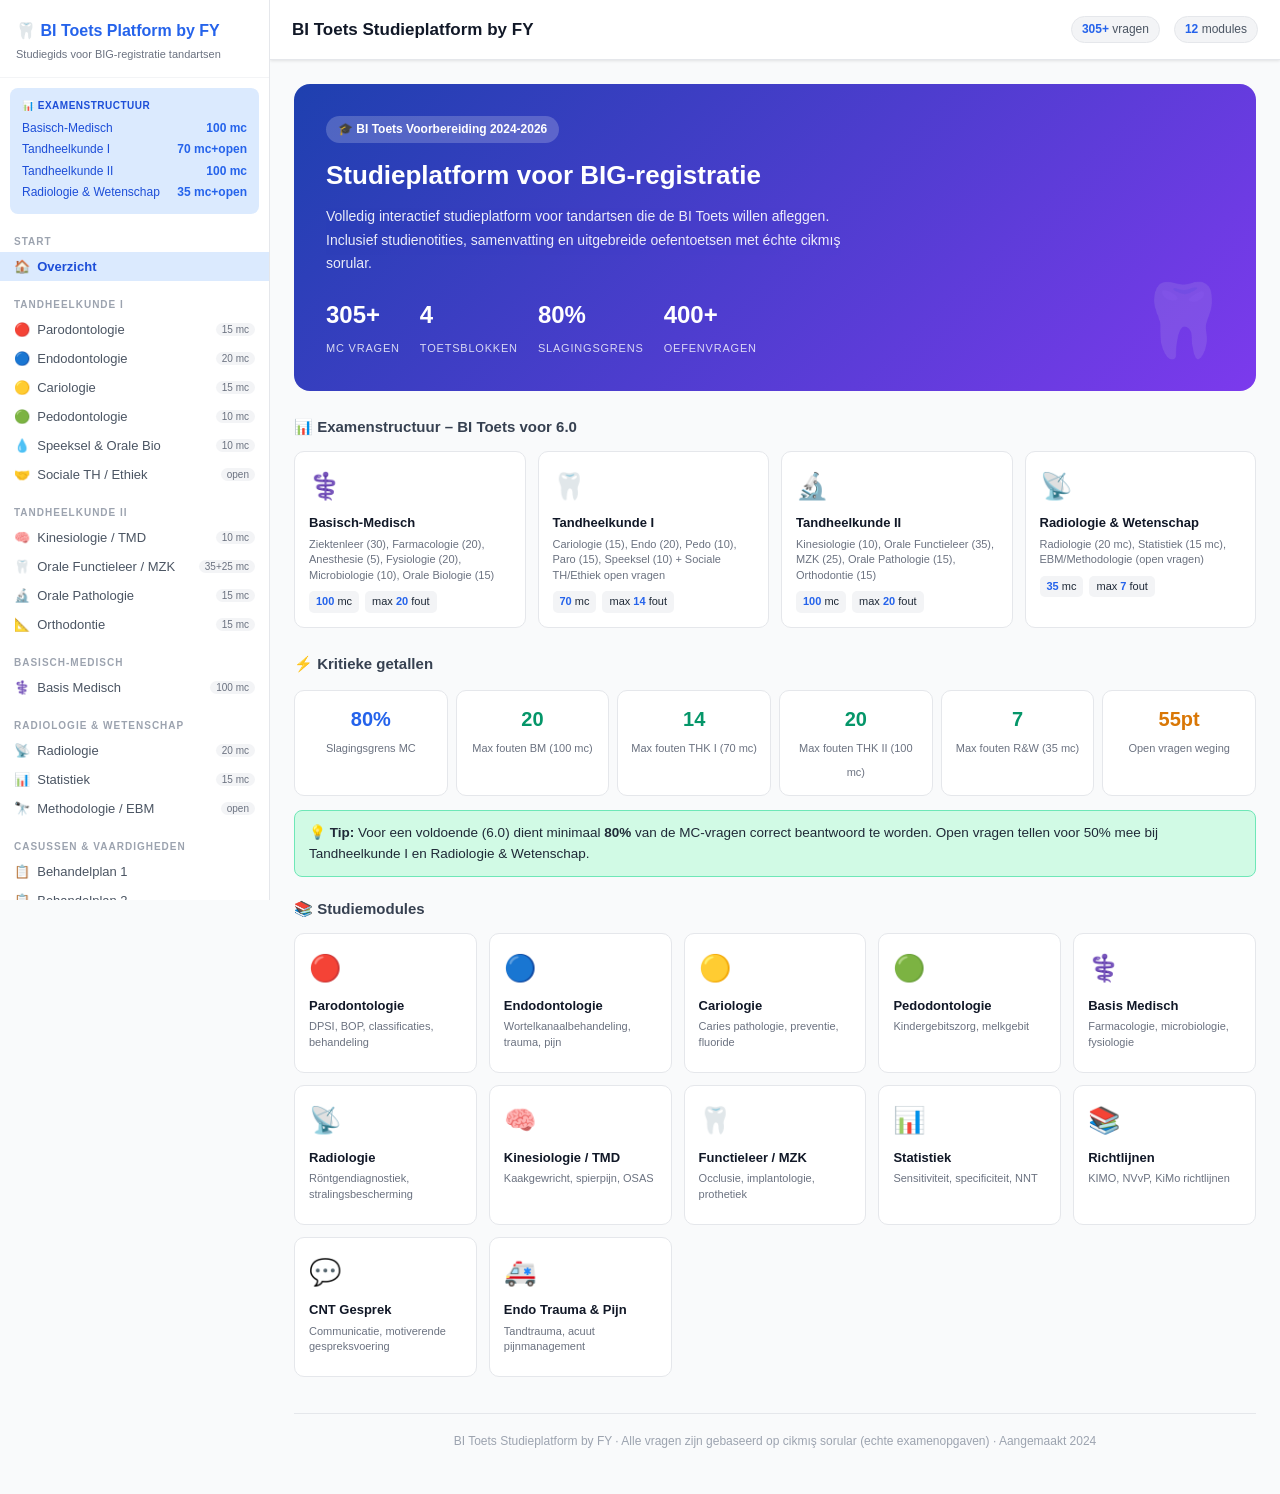
==== commit 3fb8831a: "Update BI_Toets_Studieplatform.html" ====
--- a/BI_Toets_Studieplatform.html
+++ b/BI_Toets_Studieplatform.html
@@ -3,7 +3,7 @@
 <head>
 <meta charset="UTF-8">
 <meta name="viewport" content="width=device-width, initial-scale=1.0">
-<title>BI Toets Studieplatform – BIG Registratie Tandarts</title>
+<title>BI Toets Studieplatform by FY – BIG Registratie Tandarts</title>
 <style>
 :root {
   --primary:#2563eb;--primary-light:#dbeafe;--primary-dark:#1d4ed8;
@@ -235,7 +235,7 @@
 
 <nav id="sidebar">
   <div class="sidebar-logo">
-    <h2>🦷 BI Toets Platform</h2>
+    <h2>🦷 BI Toets Platform by FY</h2>
     <p>Studiegids voor BIG-registratie tandartsen</p>
   </div>
   <div class="sidebar-exam-info">
@@ -290,7 +290,7 @@
 </nav>
 <main id="main">
   <div id="topbar">
-    <h1 id="topbar-title">BI Toets Studieplatform</h1>
+    <h1 id="topbar-title">BI Toets Studieplatform by FY</h1>
     <div class="top-chip"><span>305+</span> vragen</div>
     <div class="top-chip"><span>12</span> modules</div>
   </div>
@@ -365,7 +365,7 @@
     <div class="exam-card" onclick="showPage('endo_trauma',null)"><div class="ec-icon">🚑</div><div class="ec-title">Endo Trauma &amp; Pijn</div><div class="ec-sub">Tandtrauma, acuut pijnmanagement</div></div>
   </div>
 
-  <div class="page-footer">BI Toets Studieplatform · Alle vragen zijn gebaseerd op cikmış sorular (echte examenopgaven) · Aangemaakt 2024</div>
+  <div class="page-footer">BI Toets Studieplatform by FY · Alle vragen zijn gebaseerd op cikmış sorular (echte examenopgaven) · Aangemaakt 2024</div>
 </div>
 
 <!-- ██████████████████████ PARODONTOLOGIE ██████████████████████ -->
@@ -2756,7 +2756,7 @@
     });
   }
   document.getElementById('topbar-title').textContent = 
-    (page ? page.querySelector('h2') ? page.querySelector('h2').textContent : 'BI Toets Studieplatform' : 'BI Toets Studieplatform');
+    (page ? page.querySelector('h2') ? page.querySelector('h2').textContent : 'BI Toets Studieplatform by FY' : 'BI Toets Studieplatform by FY');
   window.scrollTo(0, 0);
 }
 
@@ -3137,7 +3137,7 @@
 // Ensure first tab is active on page load
 document.addEventListener('DOMContentLoaded', function() {
   // All pages start hidden except home
-  console.log('BI Toets Studieplatform geladen. Veel succes met studeren!');
+  console.log('BI Toets Studieplatform by FY geladen. Veel succes met studeren!');
 });
 </script>
 </body>
